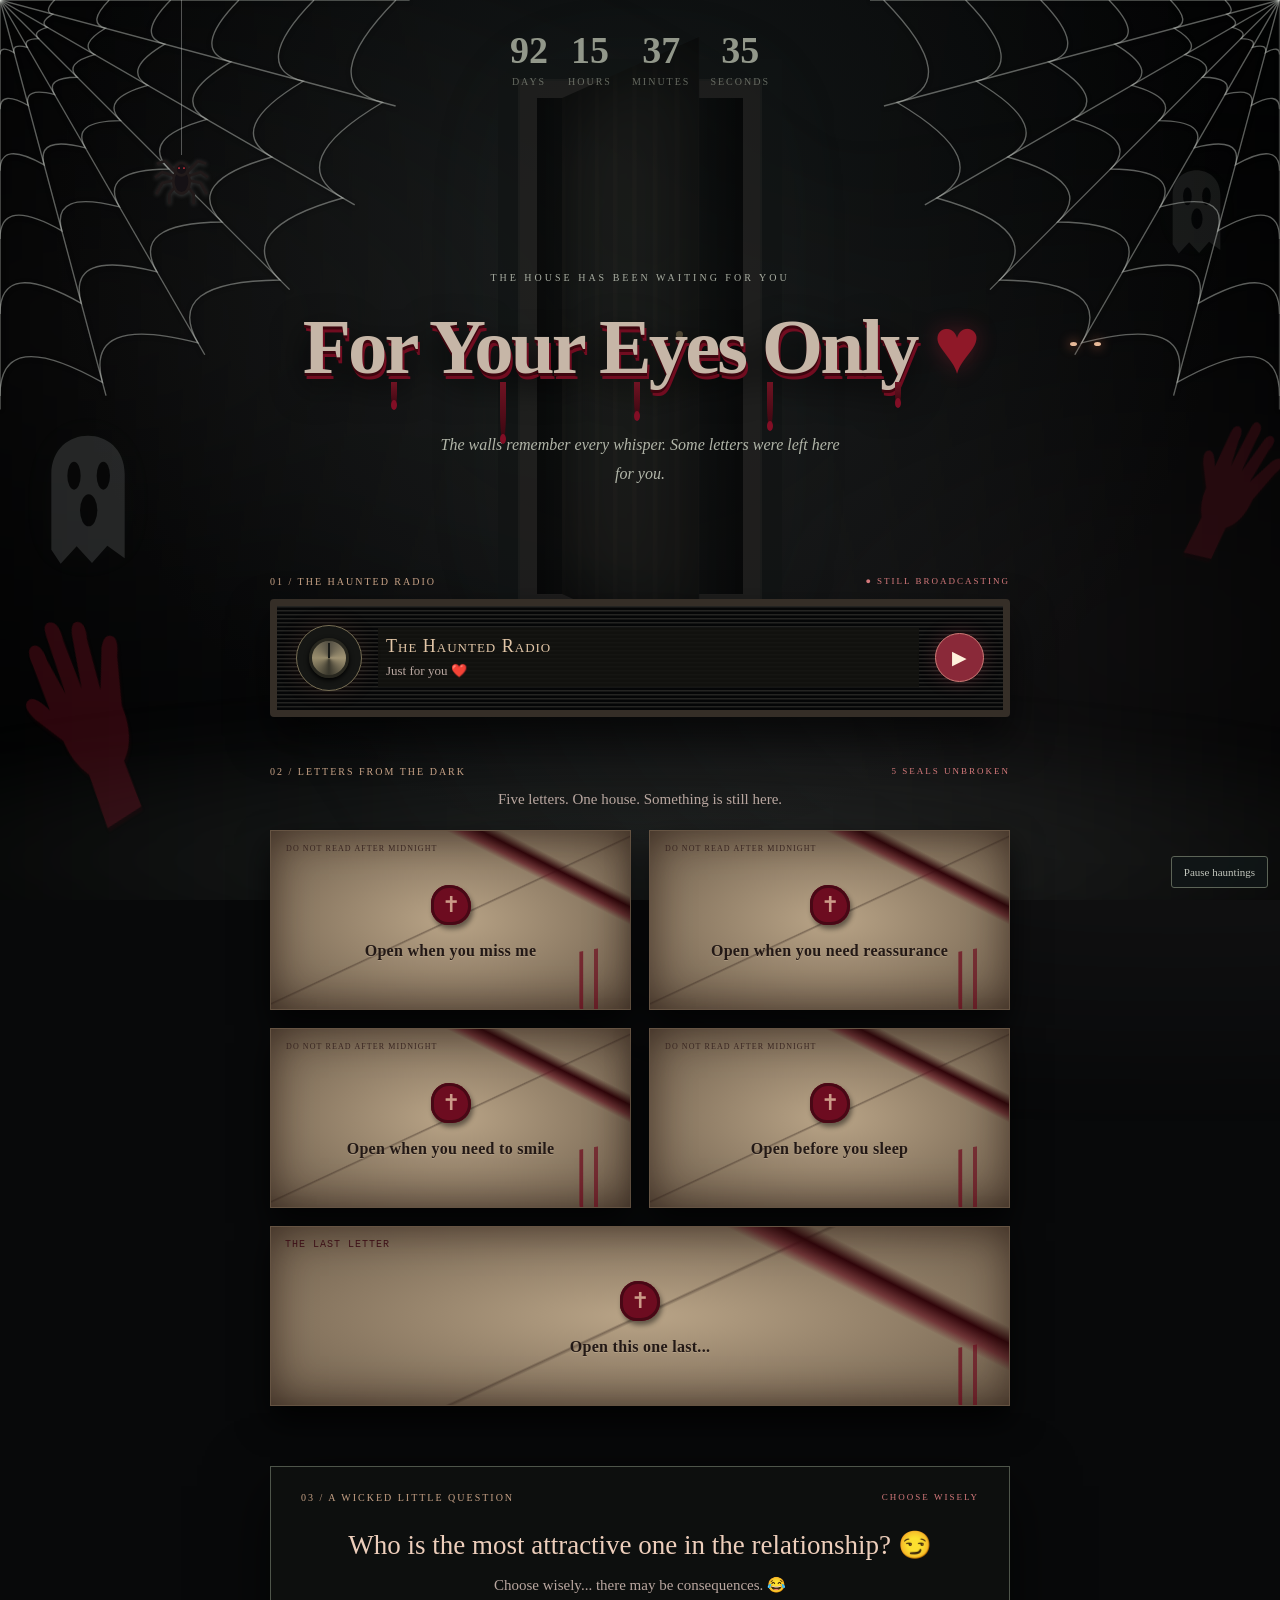
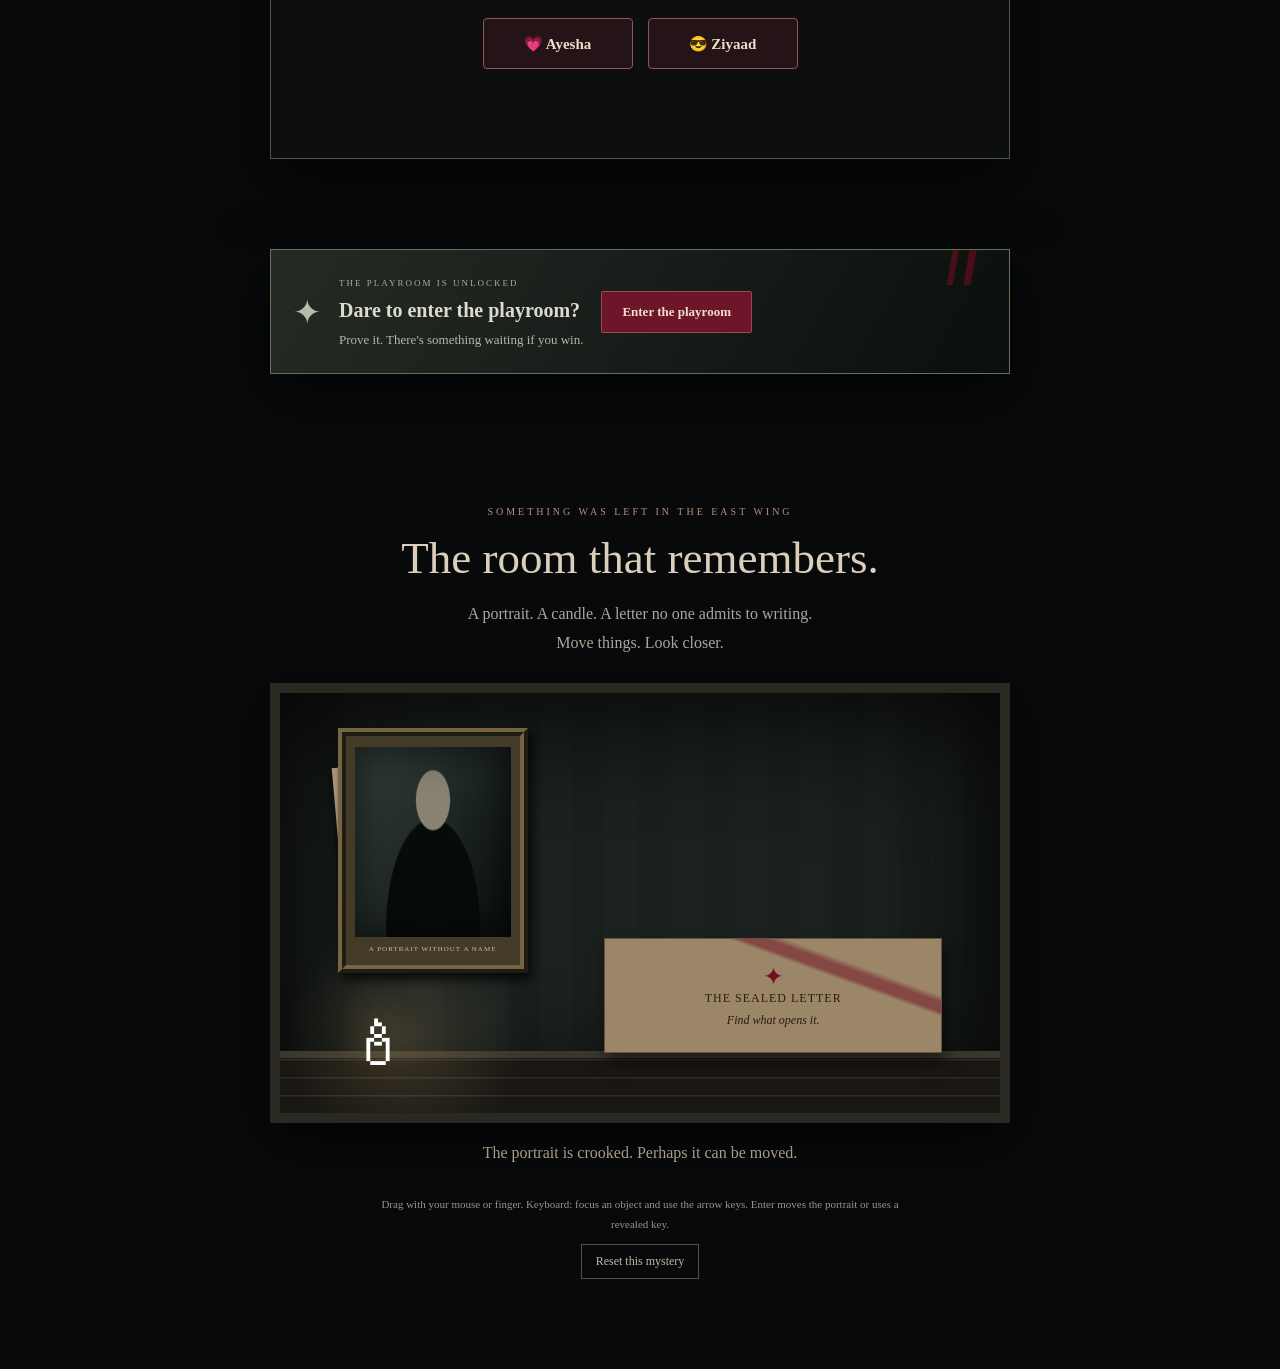
==== index.html @ be6fd1ee "Add files via upload" ====
<!DOCTYPE html>
<html lang="en">

<head>
<link rel="icon" href="data:image/svg+xml,%3Csvg xmlns='http://www.w3.org/2000/svg' viewBox='0 0 100 100'%3E%3Ctext y='.9em' font-size='90'%3E❤️%3C/text%3E%3C/svg%3E">
    <meta charset="UTF-8">

    <meta name="viewport" content="width=device-width, initial-scale=1.0">

    <title>For Your Eyez Only ❤️</title>

    

<link rel="stylesheet" href="style.css?v=haunted-house-3">
</head>

<body>
<div id="hauntedScenery" aria-hidden="true"><div class="house-door"><i></i></div><div class="cobweb web-left"><svg viewBox="0 0 300 300" fill="none" stroke="currentColor" stroke-width="1"><path d="M0 0 L300.0 0.0"/><path d="M0 0 L289.78 77.65"/><path d="M0 0 L259.81 150.0"/><path d="M0 0 L212.13 212.13"/><path d="M0 0 L150.0 259.81"/><path d="M0 0 L77.65 289.78"/><path d="M0 0 L0.0 300.0"/><path d="M40.0 0.0 Q31.6848 8.486999999999998 38.64 10.35 Q28.404799999999998 16.4 34.64 20.0 Q23.1896 23.1896 28.28 28.28 Q16.4 28.404799999999998 20.0 34.64 Q8.486999999999998 31.6848 10.35 38.64 Q0.0 32.8 0.0 40.0"/><path d="M80.0 0.0 Q63.361399999999996 16.9822 77.27 20.71 Q56.809599999999996 32.8 69.28 40.0 Q46.3874 46.3874 56.57 56.57 Q32.8 56.809599999999996 40.0 69.28 Q16.9822 63.361399999999996 20.71 77.27 Q0.0 65.6 0.0 80.0"/><path d="M125.0 0.0 Q99.00679999999998 26.527 120.74 32.35 Q88.765 51.25 108.25 62.5 Q72.4798 72.4798 88.39 88.39 Q51.25 88.765 62.5 108.25 Q26.527 99.00679999999998 32.35 120.74 Q0.0 102.5 0.0 125.0"/><path d="M175.0 0.0 Q138.6128 37.1378 169.04 45.29 Q124.271 71.75 151.55 87.5 Q101.46679999999999 101.46679999999999 123.74 123.74 Q71.75 124.271 87.5 151.55 Q37.1378 138.6128 45.29 169.04 Q0.0 143.5 0.0 175.0"/><path d="M230.0 0.0 Q182.1712 48.8146 222.16 59.53 Q163.33579999999998 94.3 199.19 115.0 Q133.3566 133.3566 162.63 162.63 Q94.3 163.33579999999998 115.0 199.19 Q48.8146 182.1712 59.53 222.16 Q0.0 188.6 0.0 230.0"/><path d="M290.0 0.0 Q229.6984 61.5492 280.12 75.06 Q205.94299999999998 118.89999999999999 251.15 145.0 Q168.14919999999998 168.14919999999998 205.06 205.06 Q118.89999999999999 205.94299999999998 145.0 251.15 Q61.5492 229.6984 75.06 280.12 Q0.0 237.79999999999998 0.0 290.0"/></svg></div><div class="cobweb web-right"><svg viewBox="0 0 300 300" fill="none" stroke="currentColor" stroke-width="1"><path d="M0 0 L300.0 0.0"/><path d="M0 0 L289.78 77.65"/><path d="M0 0 L259.81 150.0"/><path d="M0 0 L212.13 212.13"/><path d="M0 0 L150.0 259.81"/><path d="M0 0 L77.65 289.78"/><path d="M0 0 L0.0 300.0"/><path d="M40.0 0.0 Q31.6848 8.486999999999998 38.64 10.35 Q28.404799999999998 16.4 34.64 20.0 Q23.1896 23.1896 28.28 28.28 Q16.4 28.404799999999998 20.0 34.64 Q8.486999999999998 31.6848 10.35 38.64 Q0.0 32.8 0.0 40.0"/><path d="M80.0 0.0 Q63.361399999999996 16.9822 77.27 20.71 Q56.809599999999996 32.8 69.28 40.0 Q46.3874 46.3874 56.57 56.57 Q32.8 56.809599999999996 40.0 69.28 Q16.9822 63.361399999999996 20.71 77.27 Q0.0 65.6 0.0 80.0"/><path d="M125.0 0.0 Q99.00679999999998 26.527 120.74 32.35 Q88.765 51.25 108.25 62.5 Q72.4798 72.4798 88.39 88.39 Q51.25 88.765 62.5 108.25 Q26.527 99.00679999999998 32.35 120.74 Q0.0 102.5 0.0 125.0"/><path d="M175.0 0.0 Q138.6128 37.1378 169.04 45.29 Q124.271 71.75 151.55 87.5 Q101.46679999999999 101.46679999999999 123.74 123.74 Q71.75 124.271 87.5 151.55 Q37.1378 138.6128 45.29 169.04 Q0.0 143.5 0.0 175.0"/><path d="M230.0 0.0 Q182.1712 48.8146 222.16 59.53 Q163.33579999999998 94.3 199.19 115.0 Q133.3566 133.3566 162.63 162.63 Q94.3 163.33579999999998 115.0 199.19 Q48.8146 182.1712 59.53 222.16 Q0.0 188.6 0.0 230.0"/><path d="M290.0 0.0 Q229.6984 61.5492 280.12 75.06 Q205.94299999999998 118.89999999999999 251.15 145.0 Q168.14919999999998 168.14919999999998 205.06 205.06 Q118.89999999999999 205.94299999999998 145.0 251.15 Q61.5492 229.6984 75.06 280.12 Q0.0 237.79999999999998 0.0 290.0"/></svg></div><div class="hanging-spider"><svg viewBox="0 0 100 100" fill="none" stroke="#211a1a" stroke-width="5"><path d="M43 44L20 20L5 25M43 49L15 40L2 50M43 54L15 60L4 80M44 60L28 80L28 98M57 44L80 20L95 25M57 49L85 40L98 50M57 54L85 60L96 80M56 60L72 80L72 98"/><ellipse cx="50" cy="57" rx="15" ry="22" fill="#151115"/><circle cx="50" cy="35" r="11" fill="#151115"/><path stroke="#b62b36" stroke-width="3" d="M44 33h3m6 0h3"/></svg></div><div class="specter specter-one"><svg viewBox="0 0 150 220"><path fill="#d9e3df" d="M20 190V77C20 0 130 0 130 77V203L104 184L81 210L58 185L34 211Z"/><ellipse cx="54" cy="79" rx="10" ry="21" fill="#090b0d"/><ellipse cx="98" cy="79" rx="10" ry="21" fill="#090b0d"/><ellipse cx="76" cy="131" rx="13" ry="24" fill="#090b0d"/></svg></div><div class="specter specter-two"><svg viewBox="0 0 150 220"><path fill="#d9e3df" d="M20 190V77C20 0 130 0 130 77V203L104 184L81 210L58 185L34 211Z"/><ellipse cx="54" cy="79" rx="10" ry="21" fill="#090b0d"/><ellipse cx="98" cy="79" rx="10" ry="21" fill="#090b0d"/><ellipse cx="76" cy="131" rx="13" ry="24" fill="#090b0d"/></svg></div><div class="blood-hand hand-one"><svg viewBox="0 0 160 230" fill="#7d1120"><path d="M48 126L29 94Q20 75 30 72Q38 70 47 91L48 39Q47 20 56 20Q65 21 64 40L69 81L73 15Q74 0 83 4Q91 7 88 27L87 82L99 24Q103 10 111 15Q117 19 112 35L105 91L123 49Q132 35 139 43Q143 48 135 64L120 114Q120 152 100 170L99 222L57 230L60 170Q48 151 48 126Z"/></svg></div><div class="blood-hand hand-two"><svg viewBox="0 0 160 230" fill="#7d1120"><path d="M48 126L29 94Q20 75 30 72Q38 70 47 91L48 39Q47 20 56 20Q65 21 64 40L69 81L73 15Q74 0 83 4Q91 7 88 27L87 82L99 24Q103 10 111 15Q117 19 112 35L105 91L123 49Q132 35 139 43Q143 48 135 64L120 114Q120 152 100 170L99 222L57 230L60 170Q48 151 48 126Z"/></svg></div><div class="watching-eyes"><i></i><i></i></div><div class="floor-fog"></div></div><button id="atmosphereToggle" type="button" aria-pressed="false">Pause hauntings</button>
    <div class="hearts-container" aria-hidden="true"></div>
    <div class="scanlines" aria-hidden="true"></div>
    <div class="container">
        <div id="fireworks"></div>
        <div class="intro">
            <p class="small-text">THE HOUSE HAS BEEN WAITING FOR YOU</p>

            <h1 class="glitch" data-text="For Your Eyes Only">For Your Eyes Only <span>♥</span><span class="blood-drips" aria-hidden="true"><i></i><i></i><i></i><i></i><i></i></span></h1>

            <p>
                The walls remember every whisper.
                Some letters were left here for you.
            </p>
        </div>

        <div class="section-label">01 / THE HAUNTED RADIO <span>● STILL BROADCASTING</span></div>
        <div class="music-card">

            <div class="album-art">
                <span class="radio-dial" aria-hidden="true"></span>
            </div>

            <div class="song-info">
                <h2>The Haunted Radio</h2>
                <p>Just for you ❤️</p>
            </div>

            <button id="playButton">▶</button>
          <audio id="music" src="song.mp3"></audio>
        </div>


        <!-- ENVELOPES -->

        <div class="envelope-section">
            <div class="section-label">02 / LETTERS FROM THE DARK <span>5 SEALS UNBROKEN</span></div>

            <p class="envelope-intro">
                Five letters. One house. Something is still here.
            </p>

            <div class="envelopes">

                <button class="envelope">
                    <span class="letter-seal" aria-hidden="true">✝</span>
                    <strong>Open when you miss me</strong>
                </button>

                <button class="envelope">
                    <span class="letter-seal" aria-hidden="true">✝</span>
                    <strong>Open when you need reassurance</strong>
                </button>

                <button class="envelope">
                    <span class="letter-seal" aria-hidden="true">✝</span>
                    <strong>Open when you need to smile</strong>
                </button>

                <button class="envelope">
                    <span class="letter-seal" aria-hidden="true">✝</span>
                    <strong>Open before you sleep</strong>
                </button>

                <button class="envelope final">
                    <span class="letter-seal" aria-hidden="true">✝</span>
                    <strong>Open this one last...</strong>
                </button>

            </div>

        </div>


    </div>
    <div class="attraction-game">
        <div class="section-label">03 / A WICKED LITTLE QUESTION <span>CHOOSE WISELY</span></div>

        <h2>Who is the most attractive one in the relationship? 😏</h2>

        <p>Choose wisely... there may be consequences. 😂</p>

        <div class="attraction-buttons">

            <button id="ayeshaChoice" class="attraction-button">
                💗 Ayesha
            </button>

            <button id="ziyaadChoice" class="attraction-button">
                😎 Ziyaad
            </button>

        </div>

        <p id="attractionResult"></p>

    </div>



    <div id="messageOverlay" class="overlay">

        <div class="message-box">
            <div class="modal-label">THE SEAL IS BROKEN <span>♥</span></div>

            <button id="closeButton">×</button>

            <div id="messageIcon">💌</div>

            <h2 id="messageTitle"></h2>

            <p id="messageText"></p>

        </div>

    </div>
    <!-- SECRET MESSAGE -->



    <div id="secretOverlay" class="secret-overlay">

        <div class="secret-box">
            <div class="modal-label">THE LOCKED ROOM <span>KEEP OUT</span></div>

            <button id="secretClose">×</button>

            <div class="secret-lock">
                🔐
            </div>

            <h2>WOWWWWWWW LOOK ATTTT YOUUUUU FINDING STUFF()... 👀</h2>

            <p>
                I probably helped u find this.
            </p>


            <p class="secret-hint">
                You've made it this far...
            </p>

            <p id="secretClue" class="secret-clue">
                The key is the day our story began.
                No slashes. No spaces. Eight digits.
            </p>

            <p class="secret-hint">
                Enter the secret code.
            </p>


            <input type="password"
                   id="secretCode"
                   placeholder="Secret code..."
                   autocomplete="off">

            <button id="unlockButton">
                🔓 Unlock
            </button>

            <p id="secretError"></p>

            <div id="secretMessage" class="secret-message">

                <div class="secret-heart">❤️</div>

                <h2>For your eyes only.</h2>

                <p>
                    You found it. ❤️
                </p>

                <p>
                    I could've hidden something funny here, but
                    I chose to be your pain in the ass boyfriend, You a cheater.

                </p>

                <p>
                    But You're Pretty Amazing So I won't be an ass(This time...)
                </p>

                <p>
                    No matter what happens between us, no matter how much we fight or argue
                    I promise that I will never give up on us. It's you babe it always was it always will be
                    Please never doubt that my princess'
                </p>

                <p>
                    At the end of the day, you're still the only person
                    I want beside me. I will never cheat on you, I promise
                </p>

                <p>
                    You're my favourite person, Ayesha.
                    It's your world and I am just living in it.'
                    ❤️
                </p>

                <p class="secret-final">
                    I DON'T HATE YOU,
                    I DON'T THINK YOU'RE FAT
                    ILOVEYOUUUUSOOOOMUCHHHHH!!!!'
                    😌❤️
                </p>

            </div>

        </div>

    </div>

    <!-- MISSION 02: PROJECT AYESHA -->

    <div id="prankOverlay" class="prank-overlay">
        <div class="prank-terminal">

            <button id="prankClose" class="prank-close">×</button>

            <div class="prank-header">
                <span>●</span> THE FORGOTTEN ROOM
            </div>

            <div id="prankPuzzle">
                <p class="terminal-line">
                    Someone has opened the door.
                </p>

                <p class="terminal-line">
                    A letter was buried here.
                </p>

                <h2>THE DOOR IS LOCKED</h2>

                <p>
                    So you found the hidden room?
                    Cute. Let's see if you're actually smart.
                </p>

                <p class="prank-hint">
                    ANSWER THE HOUSE
                </p>

                <p id="prankQuestion"></p>

                <input id="prankInput"
                       type="text"
                       placeholder="Enter your answer..."
                       autocomplete="off">

                <button id="prankSubmit">
                    BREAK THE SEAL
                </button>

                <p id="prankError"></p>
            </div>

            <div id="prankResult" class="prank-result">
                <p class="terminal-line">
                    The lock has turned.
                </p>

                <p class="terminal-line">
                    The letter is yours.
                </p>

                <h1>CONGRATULATIONS, DINGUS. 🤡</h1>

                <p>
                    You really went through ALL that effort
                    just to find another message from me?
                </p>

                <p>
                    I knew you were obsessed, but DAMN. 😭
                </p>

                <p>
                    Imagine getting hacked by your own
                    boyfriend. Embarrassing.
                </p>

                <h2>THE HOUSE HAS PLAYED ITS TRICK</h2>

                <p class="prank-stats">
                    IQ TEST: FAILED ❌
                    <br>
                    CLOWN DETECTED: AYESHA 🤡
                    <br>
                    LOVE LEVEL: unfortunately, still 100% ❤️
                </p>
            </div>

        </div>
    </div>


    <script src="script.js?v=haunted-house-3"></script>

<!-- Anniversary countdown -->
<div id="anniversaryTimer" aria-label="Time until our anniversary"></div>

<style>
  #anniversaryTimer {
    position: relative;
    z-index: 10;
    display: flex;
    justify-content: center;
    gap: 20px;
    width: 100%;
    margin: 0;
    padding: 20px 10px;
    box-sizing: border-box;
    text-align: center;
    color: #ffb6d9;
  }

  #anniversaryTimer .countdown-box {
    padding: 0;
    background: none;
    border: none;
    box-shadow: none;
  }

  #anniversaryTimer strong {
    display: block;
    font-size: clamp(24px, 6vw, 38px);
    font-weight: 600;
    font-variant-numeric: tabular-nums;
  }

  #anniversaryTimer small {
    display: block;
    margin-top: 4px;
    font-size: 10px;
    letter-spacing: 2px;
    text-transform: uppercase;
    opacity: 0.65;
  }
</style>
<script>
  (() => {
    // Midnight in South Africa on our anniversary.
    const anniversary = new Date("2027-03-09T00:00:00+02:00").getTime();
    const timer = document.getElementById("anniversaryTimer");

    function updateAnniversaryCountdown() {
      const remaining = anniversary - Date.now();

      if (remaining <= 0) {
        timer.textContent = "Happy anniversary, my love! ❤️";
        return;
      }

      const days = Math.floor(remaining / 86400000);
      const hours = Math.floor((remaining / 3600000) % 24);
      const minutes = Math.floor((remaining / 60000) % 60);
      const seconds = Math.floor((remaining / 1000) % 60);

      timer.innerHTML = [
        [days, "Days"],
        [hours, "Hours"],
        [minutes, "Minutes"],
        [seconds, "Seconds"]
      ].map(([value, label]) => `
        <div class="countdown-box">
          <strong>${String(value).padStart(2, "0")}</strong>
          <small>${label}</small>
        </div>
      `).join("");
    }
document.body.prepend(timer);
    updateAnniversaryCountdown();
    setInterval(updateAnniversaryCountdown, 1000);
  })();
</script>
    <section id="loveMemory">


  

<!-- Memory game launcher -->
<section id="memoryInvite">
  <span class="mi-sparkle">✦</span>
  <div>
    <small>THE PLAYROOM IS UNLOCKED</small>
    <h2>Dare to enter the playroom?</h2>
    <p>Prove it. There's something waiting if you win.</p>
  </div>
  <button id="memoryLaunch" type="button">Enter the playroom</button>
</section>

<!-- Popup game -->
<dialog id="memoryModal" aria-labelledby="mmTitle">
  <div class="mm-content">
    <button id="mmClose" type="button" aria-label="Close game">✕</button>

    <span class="mm-eyebrow">SOMETHING WANTS TO PLAY</span>
    <h2 id="mmTitle">The haunted pairs</h2>
    <p class="mm-subtitle">Find all eight pairs to unlock your surprise.</p>

    <div class="mm-stats">
      <span><b id="mmMoves">0</b> moves</span>
      <span><b id="mmTime">0:00</b> time</span>
      <span><b id="mmPairs">0</b>/8 pairs</span>
    </div>

    <div id="mmBoard"></div>
    <p id="mmStatus" role="status">Your first move, princess.</p>
    <button id="mmRestart" class="mm-pill" type="button">
      Start again ↻
    </button>

    <div id="mmReward" hidden>
      <div class="mm-reward-heart">💌</div>
      <span class="mm-eyebrow">YOUR REWARD IS UNLOCKED</span>
      <h3>Okay, you earned this.</h3>
      <p>
        This voucher entitles Ayesha to one movie night:
        your movie choice, cuddles included, and me pretending
        I wasn't going to spoil you anyway.
      </p>
      <div class="mm-voucher">ONE MOVIE NIGHT WITH ME ♡</div>
      <p class="mm-fineprint">
        Screenshot to redeem. Unfortunately, I'm part of the deal.
      </p>
      <button id="mmAgain" class="mm-pill" type="button">
        Beat your score ↗
      </button>
    </div>

    <div id="mmConfetti" aria-hidden="true"></div>
  </div>
</dialog>

<style>
  #memoryInvite,
  #memoryInvite *,
  #memoryModal,
  #memoryModal * {
    box-sizing: border-box;
  }

  #memoryInvite {
    width: calc(100% - 32px);
    max-width: 620px;
    margin: 32px auto;
    padding: 22px;
    display: flex;
    align-items: center;
    gap: 18px;
    color: #fff0f7;
    text-align: left;
    border: 1px solid rgba(255, 174, 212, .22);
    border-radius: 22px;
    background: linear-gradient(120deg, #32192e, #1e1627);
  }

  #memoryInvite .mi-sparkle {
    color: #ffafd3;
    font-size: 34px;
  }

  #memoryInvite small,
  #memoryModal .mm-eyebrow {
    color: #df9cbb;
    font-size: 9px;
    letter-spacing: 2px;
  }

  #memoryInvite h2 {
    margin: 7px 0;
    font-size: 20px;
    line-height: 1.3;
  }

  #memoryInvite p {
    margin: 0;
    color: #c8b4c8;
    font-size: 13px;
    line-height: 1.6;
  }

  #memoryLaunch,
  #memoryModal .mm-pill {
    position: static;
    width: auto;
    margin: 0;
    padding: 12px 20px;
    flex-shrink: 0;
    border: 0;
    border-radius: 30px;
    background: #f5b6d2;
    color: #35192b;
    font: inherit;
    font-size: 13px;
    font-weight: bold;
    cursor: pointer;
    transform: none;
    transition: filter .2s;
  }

  #memoryLaunch:hover,
  #memoryModal .mm-pill:hover {
    filter: brightness(1.12);
  }

  #memoryModal {
    position: fixed;
    inset: 0;
    width: min(94vw, 490px);
    max-width: 490px;
    max-height: 90dvh;
    margin: auto;
    padding: 0;
    overflow-y: auto;
    color: #fff0f7;
    background: #1c1423;
    border: 1px solid #684156;
    border-radius: 26px;
    box-shadow: 0 25px 100px #0009;
  }

  #memoryModal[open] {
    animation: mmEnter .35s ease both;
  }

  #memoryModal::backdrop {
    background: rgba(8, 5, 15, .82);
    backdrop-filter: blur(8px);
  }

  #memoryModal .mm-content {
    position: relative;
    padding: 48px 24px 28px;
    overflow: hidden;
    text-align: center;
  }

  #mmClose {
    position: absolute;
    top: 12px;
    right: 14px;
    width: 32px;
    height: 32px;
    margin: 0;
    padding: 0;
    border: 0;
    border-radius: 50%;
    background: #ffffff0d;
    color: #eac7da;
    font-size: 16px;
    cursor: pointer;
    transform: none;
  }

  #mmTitle {
    margin: 12px 0 8px;
    font-size: 28px;
  }

  #memoryModal .mm-subtitle,
  #mmStatus {
    color: #bca7bf;
    font-size: 13px;
    line-height: 1.6;
  }

  #memoryModal .mm-stats {
    display: flex;
    justify-content: center;
    gap: 22px;
    margin: 24px 0 18px;
    color: #bca7bf;
    font-size: 12px;
  }

  #memoryModal .mm-stats b {
    color: #ffd0e5;
    font-variant-numeric: tabular-nums;
  }

  #mmBoard {
    display: grid;
    grid-template-columns: repeat(4, minmax(0, 1fr));
    gap: 9px;
  }

  #mmBoard .mm-card {
    position: relative;
    display: block;
    width: 100%;
    min-width: 0;
    aspect-ratio: 1;
    margin: 0;
    padding: 0;
    border: 0;
    background: transparent;
    cursor: pointer;
    perspective: 600px;
    transform: none;
    opacity: 1;
    animation: mmDeal .4s ease both;
    animation-delay: var(--delay);
    touch-action: manipulation;
  }

  #mmBoard .mm-inner {
    position: absolute;
    inset: 0;
    transition: transform .45s cubic-bezier(.2,.7,.2,1);
    transform-style: preserve-3d;
  }

  #mmBoard .mm-card.flipped .mm-inner {
    transform: rotateY(180deg);
  }

  #mmBoard .mm-face {
    position: absolute;
    inset: 0;
    display: grid;
    place-items: center;
    border: 1px solid #69455f;
    border-radius: 13px;
    backface-visibility: hidden;
    -webkit-backface-visibility: hidden;
  }

  #mmBoard .mm-front {
    background: linear-gradient(140deg, #39243d, #281d30);
    color: #cf93b3;
    font-size: 30px;
  }

  #mmBoard .mm-back {
    background: #543047;
    transform: rotateY(180deg);
    font-size: clamp(24px, 6vw, 34px);
  }

  #mmBoard .matched .mm-back {
    background: #24483e;
    border-color: #83bba3;
    box-shadow: 0 0 14px #83bba322;
  }

  #memoryModal button:focus-visible,
  #memoryLaunch:focus-visible {
    outline: 2px solid #fff;
    outline-offset: 4px;
  }

  #mmReward {
    position: relative;
    z-index: 2;
    margin-top: 24px;
    padding: 25px 18px;
    border: 1px dashed #d99ab9;
    border-radius: 18px;
    background: #302033;
    animation: mmEnter .5s ease both;
  }

  #mmReward[hidden] {
    display: none;
  }

  #memoryModal .mm-reward-heart {
    margin-bottom: 15px;
    font-size: 44px;
    animation: mmFloat 2s ease-in-out infinite;
  }

  #mmReward h3 {
    margin: 12px 0;
    font-size: 23px;
  }

  #mmReward p {
    color: #dbc3d4;
    font-size: 14px;
    line-height: 1.8;
  }

  #memoryModal .mm-voucher {
    margin: 20px 0 10px;
    color: #ffd0e5;
    font-size: 12px;
    letter-spacing: 2px;
    line-height: 1.7;
  }

  #mmReward .mm-fineprint {
    font-size: 11px;
    color: #bca7bf;
  }

  #mmConfetti {
    position: absolute;
    inset: 0;
    pointer-events: none;
    overflow: hidden;
    z-index: 3;
  }

  #mmConfetti i {
    position: absolute;
    top: -20px;
    width: 7px;
    height: 12px;
    animation: mmFall 2.7s ease-in forwards;
  }

  @keyframes mmEnter {
    from { opacity: 0; transform: translateY(20px) scale(.97); }
    to { opacity: 1; transform: translateY(0) scale(1); }
  }

  @keyframes mmDeal {
    from { opacity: 0; translate: 0 15px; }
    to { opacity: 1; translate: 0 0; }
  }

  @keyframes mmFloat {
    50% { transform: translateY(-7px) rotate(-5deg); }
  }

  @keyframes mmFall {
    to { transform: translateY(950px) rotate(650deg); opacity: 0; }
  }

  @media (max-width: 500px) {
    #memoryInvite {
      flex-wrap: wrap;
      gap: 12px;
      padding: 20px;
    }

    #memoryInvite > div {
      flex: 1;
    }

    #memoryLaunch {
      width: 100%;
    }

    #memoryModal .mm-content {
      padding: 46px 16px 24px;
    }
  }

  @media (prefers-reduced-motion: reduce) {
    #memoryModal,
    #memoryModal *,
    #memoryModal *::before {
      animation: none !important;
      transition: none !important;
    }
  }
</style>

<script>
(() => {
  const modal = document.getElementById("memoryModal");
  const board = document.getElementById("mmBoard");
  const movesText = document.getElementById("mmMoves");
  const timeText = document.getElementById("mmTime");
  const pairsText = document.getElementById("mmPairs");
  const status = document.getElementById("mmStatus");
  const reward = document.getElementById("mmReward");
  const confetti = document.getElementById("mmConfetti");

  const symbols = ["❤️", "🌸", "🧸", "👑", "💌", "🌙", "🦋", "💍"];
  let first = null;
  let locked = false;
  let moves = 0;
  let pairs = 0;
  let elapsed = 0;
  let runningSince = null;
  let clock = null;
  let flipTimeout = null;
  let confettiTimeout = null;
  let oldOverflow = "";

  function showTime() {
    const ms = elapsed +
      (runningSince === null ? 0 : Date.now() - runningSince);
    const seconds = Math.floor(ms / 1000);

    timeText.textContent = Math.floor(seconds / 60) + ":" +
      String(seconds % 60).padStart(2, "0");
  }

  function resumeClock() {
    if (runningSince !== null || pairs === 8) return;
    runningSince = Date.now();
    clock = setInterval(showTime, 250);
  }

  function pauseClock() {
    if (runningSince !== null) {
      elapsed += Date.now() - runningSince;
      runningSince = null;
    }
    clearInterval(clock);
    showTime();
  }

  function celebrate() {
    clearTimeout(confettiTimeout);
    confetti.replaceChildren();

    if (matchMedia("(prefers-reduced-motion: reduce)").matches) return;

    const colours = ["#f5b6d2", "#fff0f7", "#d2b5ff", "#99d9bc"];

    for (let i = 0; i < 55; i++) {
      const piece = document.createElement("i");
      piece.style.left = Math.random() * 100 + "%";
      piece.style.background = colours[i % colours.length];
      piece.style.animationDelay = Math.random() * .7 + "s";
      confetti.appendChild(piece);
    }

    confettiTimeout = setTimeout(() => confetti.replaceChildren(), 3500);
  }

  function flip(card, visible) {
    card.classList.toggle("flipped", visible);
    card.setAttribute("aria-label",
      visible ? card.dataset.symbol : "Hidden card");
  }

  function choose(card) {
    if (locked || card.disabled || card === first) return;

    resumeClock();
    flip(card, true);

    if (!first) {
      first = card;
      status.textContent = "Now find its other half ♡";
      return;
    }

    movesText.textContent = ++moves;
    const previous = first;
    first = null;

    if (previous.dataset.symbol === card.dataset.symbol) {
      [previous, card].forEach(item => {
        item.classList.add("matched");
        item.disabled = true;
      });

      pairsText.textContent = ++pairs;
      status.textContent = "A match. Just like us 😉";

      if (pairs === 8) {
        pauseClock();
        status.textContent =
          `You did it! ${moves} moves in ${timeText.textContent}.`;
        reward.hidden = false;
        celebrate();
        reward.scrollIntoView({
          behavior: matchMedia("(prefers-reduced-motion: reduce)").matches
            ? "instant" : "smooth",
          block: "nearest"
        });
      }
    } else {
      locked = true;
      status.textContent = "Not quite. I'll give you another chance.";

      flipTimeout = setTimeout(() => {
        flip(previous, false);
        flip(card, false);
        locked = false;
      }, 950);
    }
  }

  function resetGame() {
    pauseClock();
    clearTimeout(flipTimeout);
    clearTimeout(confettiTimeout);
    first = null;
    locked = false;
    moves = 0;
    pairs = 0;
    elapsed = 0;
    runningSince = null;

    movesText.textContent = "0";
    pairsText.textContent = "0";
    timeText.textContent = "0:00";
    status.textContent = "Your first move, princess.";
    reward.hidden = true;
    confetti.replaceChildren();
    board.replaceChildren();

    const deck = [...symbols, ...symbols];

    for (let i = deck.length - 1; i > 0; i--) {
      const j = Math.floor(Math.random() * (i + 1));
      [deck[i], deck[j]] = [deck[j], deck[i]];
    }

    deck.forEach((symbol, index) => {
      const card = document.createElement("button");
      card.type = "button";
      card.className = "mm-card";
      card.dataset.symbol = symbol;
      card.style.setProperty("--delay", index * 25 + "ms");
      card.setAttribute("aria-label", "Hidden card");

      const inner = document.createElement("span");
      inner.className = "mm-inner";
      inner.setAttribute("aria-hidden", "true");

      const front = document.createElement("span");
      front.className = "mm-face mm-front";
      front.textContent = "♡";

      const back = document.createElement("span");
      back.className = "mm-face mm-back";
      back.textContent = symbol;

      inner.append(front, back);
      card.append(inner);
      card.addEventListener("click", () => choose(card));
      board.appendChild(card);
    });

    modal.scrollTop = 0;
  }

  document.getElementById("memoryLaunch").addEventListener("click", () => {
    oldOverflow = document.body.style.overflow;
    modal.showModal();
    document.body.style.overflow = "hidden";

    if (moves > 0 || first) resumeClock();
  });

  document.getElementById("mmClose").addEventListener("click", () => {
    modal.close();
  });

  modal.addEventListener("close", () => {
    pauseClock();
    document.body.style.overflow = oldOverflow;
    document.getElementById("memoryLaunch").focus();
  });

  document.getElementById("mmRestart").addEventListener("click", resetGame);
  document.getElementById("mmAgain").addEventListener("click", resetGame);

  resetGame();
})();

</script>
</section>
<link rel="stylesheet" href="style.css?v=haunted-house-3">

<section id="houseMystery" aria-labelledby="houseMysteryTitle">
 <p class="hm-eyebrow">SOMETHING WAS LEFT IN THE EAST WING</p>
 <h2 id="houseMysteryTitle">The room that remembers.</h2>
 <p class="hm-intro">A portrait. A candle. A letter no one admits to writing.<br>Move things. Look closer.</p>
 <div id="hmScene">
  <div id="hmShadow" aria-hidden="true">◉ ◉</div>
  <p id="hmNote">Some things only appear in the light.<br><small>Search the right side of the room.</small></p>
  <button id="hmPortrait" class="hm-movable" aria-label="Move the portrait aside" type="button"><span class="hm-portrait-art" aria-hidden="true"></span><small>A PORTRAIT WITHOUT A NAME</small></button>
  <button id="hmKey" type="button" aria-label="Pick up the hidden key" hidden>⚿</button>
  <button id="hmCandle" class="hm-movable" type="button" aria-label="Move the candle to search the room"><span aria-hidden="true">🕯</span></button>
  <button id="hmEnvelope" type="button"><span aria-hidden="true">✦</span><strong>THE SEALED LETTER</strong><small>Find what opens it.</small></button>
  <div id="hmLight" aria-hidden="true"></div>
 </div>
 <p id="hmHint" role="status">The portrait is crooked. Perhaps it can be moved.</p>
 <p class="hm-help">Drag with your mouse or finger. Keyboard: focus an object and use the arrow keys. Enter moves the portrait or uses a revealed key.</p>
 <button id="hmReset" type="button">Reset this mystery</button>
</section>
<dialog id="hmDialog" aria-labelledby="hmDialogTitle">
 <button id="hmClose" type="button" aria-label="Close letter">×</button>
 <p class="hm-eyebrow">THE LETTER WAS WAITING FOR YOU</p>
 <h2 id="hmDialogTitle">Read what was left behind.</h2>
 <p id="hmStory"></p><p id="hmRiddle"></p>
 <form id="hmForm"><label for="hmAnswer">Your answer</label><input id="hmAnswer" autocomplete="off" required><button type="submit">Break the next seal</button></form>
 <div id="hmPuzzle" hidden><p>Restore the portrait. Select two pieces to swap them.</p><div id="hmTiles" role="group" aria-label="Portrait puzzle"></div><button id="hmPuzzleHint" type="button">Read the markings on the back</button><p id="hmTileHint" hidden>The small numbers mark the order: 1–6, left to right, top to bottom.</p></div>
 <div id="hmReward" hidden><p class="hm-eyebrow">THE HOUSE HAS ACCEPTED YOUR ANSWERS</p><h3>YOU HAVE UNLOCKED<br>A YES DAY.</h3><p>For one whole day, I can’t say no to anything you ask.</p><p>I’m already regretting putting this on the website.</p><p>Don’t get carried away, dingus. Our boundaries and budget still count.</p><small>Screenshot this. We’ll pick the day together.</small></div>
 <p id="hmFeedback" role="status"></p>
</dialog>
<link rel="stylesheet" href="mystery.css?v=yesday1">
<script src="mystery.js?v=yesday1"></script>

</body>

</html>
---- style.css ----
@import url('https://fonts.googleapis.com/css2?family=DM+Sans:wght@400;500;600;700&family=Space+Mono:wght@400;700&display=swap');
:root{--bg:#050b0b;--panel:#0d1717;--panel2:#101d1d;--green:#8af5b1;--mint:#47c88b;--pink:#ff77b4;--text:#eef7f3;--muted:#a6bcb5;--line:rgba(138,245,177,.23);--mono:'Space Mono',Consolas,monospace;--sans:'DM Sans',Arial,sans-serif}
*{box-sizing:border-box}html{scroll-behavior:smooth}body{margin:0;min-height:100vh;overflow-x:hidden;color:var(--text);font-family:var(--sans);text-align:center;background:radial-gradient(ellipse at 50% -10%,rgba(41,120,84,.22),transparent 48%),radial-gradient(ellipse at 85% 70%,rgba(141,30,88,.12),transparent 42%),var(--bg)}body:before{content:'';position:fixed;inset:0;pointer-events:none;background-image:linear-gradient(rgba(118,236,164,.025) 1px,transparent 1px),linear-gradient(90deg,rgba(118,236,164,.025) 1px,transparent 1px);background-size:45px 45px;z-index:0}.scanlines{position:fixed;inset:0;pointer-events:none;z-index:12;opacity:.17;background:repeating-linear-gradient(to bottom,transparent 0px,transparent 4px,rgba(0,0,0,.38) 5px,transparent 6px)}.container,.attraction-game{position:relative;z-index:1}.container{width:min(100%,790px);padding:75px 25px 10px;margin:auto}.intro{position:relative;padding:25px 0 30px}.small-text{font:11px var(--mono);color:var(--green);letter-spacing:2px;text-transform:uppercase}.intro h1{font-size:clamp(35px,7vw,65px);line-height:1.12;letter-spacing:-2px;margin:23px auto 16px;font-weight:700;text-shadow:0 0 38px rgba(94,229,154,.15)}.intro h1 span{color:var(--pink);text-shadow:0 0 22px rgba(255,119,180,.5)}.intro>p:not(.small-text){font-size:16px;line-height:1.8;color:var(--muted);max-width:420px;margin:0 auto}.glitch{position:relative}.glitch:hover{text-shadow:2px 0 var(--pink),-2px 0 var(--green);animation:glitch .24s steps(2,end) 3}@keyframes glitch{0%,100%{transform:translateX(0)}25%{transform:translateX(2px)}50%{transform:translateX(-2px)}75%{transform:translateX(1px)}}.section-label,.modal-label{display:flex;justify-content:space-between;align-items:center;gap:10px;font:10px var(--mono);letter-spacing:1.5px;color:var(--green);text-align:left;margin:22px 0 12px}.section-label span,.modal-label span{color:var(--pink);font-size:9px}.music-card,.envelope,.attraction-game,.message-box,.secret-box{background:linear-gradient(145deg,rgba(18,35,32,.97),rgba(8,18,18,.98));border:1px solid var(--line);box-shadow:0 16px 65px rgba(0,0,0,.27),inset 0 1px rgba(255,255,255,.025)}.music-card{display:flex;align-items:center;gap:16px;padding:19px;border-radius:16px;text-align:left}.album-art{width:66px;height:66px;flex-shrink:0;display:grid;place-items:center;font-size:29px;border:1px solid rgba(255,119,180,.45);border-radius:12px;background:linear-gradient(135deg,rgba(255,119,180,.19),rgba(98,227,152,.09));box-shadow:0 0 27px rgba(255,119,180,.08);cursor:pointer;position:relative;z-index:1}.album-art.playing{animation:musicPulse 1.5s ease-in-out infinite}@keyframes musicPulse{50%{box-shadow:0 0 28px rgba(255,119,180,.4);transform:scale(1.05)}}.song-info{flex:1;min-width:0}.song-info h2{margin:0 0 6px;font-size:19px}.song-info p{margin:0;font-size:13px;color:var(--muted)}#playButton{height:49px;width:49px;flex-shrink:0;border:0;border-radius:11px;background:var(--green);color:#07120e;font-size:19px;cursor:pointer;box-shadow:0 0 20px rgba(138,245,177,.2);transition:.2s}#playButton:hover{transform:scale(1.06);box-shadow:0 0 27px rgba(138,245,177,.35)}.envelope-section{margin-top:49px}.envelope-intro{color:var(--muted);font-size:15px;margin:14px 0 22px}.envelopes{display:grid;grid-template-columns:repeat(2,minmax(0,1fr));gap:14px}.envelope{position:relative;min-height:150px;padding:25px 15px 22px;border-radius:14px;display:flex;flex-direction:column;align-items:center;justify-content:center;gap:14px;cursor:pointer;color:var(--text);transition:transform .25s,border-color .25s,box-shadow .25s;overflow:hidden}.envelope:before{content:'FILE / ENCRYPTED';position:absolute;top:12px;left:13px;color:rgba(138,245,177,.57);font:8px var(--mono);letter-spacing:1px}.envelope:after{content:'↗';position:absolute;top:9px;right:13px;color:var(--green);font:17px var(--mono)}.envelope span{font-size:35px;transition:transform .25s}.envelope strong{font-size:14px;font-weight:600;line-height:1.5}.envelope:hover,.envelope:focus-visible{transform:translateY(-5px);border-color:rgba(138,245,177,.67);box-shadow:0 14px 35px rgba(31,149,96,.14)}.envelope:hover span{transform:scale(1.12)}.envelope.opened{transform:scale(1.025);border-color:var(--green);box-shadow:0 0 28px rgba(138,245,177,.18)}.envelope.final{grid-column:1/-1;min-height:150px;border-color:rgba(255,119,180,.5);background:linear-gradient(135deg,rgba(88,29,62,.5),rgba(17,29,29,.98))}.envelope.final:before{content:'FILE / FOR AYESHA';color:var(--pink)}.envelope.final:after{color:var(--pink)}.envelope.final:hover{border-color:var(--pink);box-shadow:0 15px 40px rgba(255,119,180,.14)}.attraction-game{width:min(calc(100% - 40px),740px);margin:50px auto 90px;padding:25px 30px 40px;border-radius:17px}.attraction-game .section-label{margin:0 0 24px}.attraction-game h2{font-size:clamp(21px,4vw,27px);line-height:1.4;margin:0 0 12px;cursor:pointer}.attraction-game>p{color:var(--muted);font-size:15px;margin:0 0 24px}.attraction-buttons{display:flex;justify-content:center;align-items:center;gap:15px;flex-wrap:wrap}.attraction-button{min-width:150px;min-height:51px;padding:12px 19px;border:1px solid rgba(255,119,180,.48);border-radius:10px;background:rgba(255,119,180,.1);color:var(--text);font:700 15px var(--sans);cursor:pointer;transition:transform .2s,background .2s,box-shadow .2s}.attraction-button:hover{transform:translateY(-3px);background:rgba(255,119,180,.2);box-shadow:0 0 20px rgba(255,119,180,.17)}#ziyaadChoice{border-color:rgba(138,245,177,.5);background:rgba(138,245,177,.1)}#attractionResult{min-height:24px;margin:25px 0 0;color:var(--pink);font-weight:700;font-size:16px}.hearts-container{position:fixed;inset:0;overflow:hidden;pointer-events:none;z-index:0}.heart{position:absolute;bottom:-30px;color:var(--green);font-family:var(--mono);font-weight:700;opacity:0;text-shadow:0 0 12px rgba(138,245,177,.65);animation:floatHeart 7s linear forwards}@keyframes floatHeart{0%{transform:translateY(0);opacity:0}15%{opacity:.55}80%{opacity:.35}100%{transform:translateY(-110vh);opacity:0}}#fireworks{position:fixed;inset:0;overflow:hidden;pointer-events:none;z-index:9999}.firework{position:absolute;width:5px;height:5px;border-radius:50%;background:var(--pink);box-shadow:0 0 8px var(--pink),0 0 18px var(--pink);animation:fireworkBurst 1.2s ease-out forwards}@keyframes fireworkBurst{0%{transform:translate(0,0) scale(1);opacity:1}100%{transform:translate(calc((var(--x) - 50) * 4px),calc((var(--y) - 50) * 4px)) scale(.2);opacity:0}}.overlay,.secret-overlay{position:fixed;inset:0;display:none;align-items:center;justify-content:center;padding:16px;background:rgba(1,7,7,.88);backdrop-filter:blur(12px);overflow-y:auto}.overlay{z-index:100}.secret-overlay{z-index:20000}.overlay.active,.secret-overlay.active{display:flex}.message-box,.secret-box{position:relative;width:100%;max-width:540px;max-height:88dvh;overflow-y:auto;overscroll-behavior:contain;margin:auto;padding:30px 28px;border-radius:17px;text-align:center;border-color:rgba(138,245,177,.38);animation:modalIn .3s ease}.secret-box{max-width:510px;border-color:rgba(255,119,180,.4)}@keyframes modalIn{from{opacity:0;transform:translateY(18px) scale(.97)}to{opacity:1;transform:translateY(0) scale(1)}}.modal-label{margin:0 0 25px;padding:0 30px 13px 0;border-bottom:1px solid var(--line)}#closeButton,#secretClose{position:absolute;top:12px;right:16px;border:0;background:transparent;color:var(--muted);font-size:29px;cursor:pointer;line-height:1.2}#closeButton:hover,#secretClose:hover{color:var(--pink)}#messageIcon{font-size:46px;margin-bottom:10px}#messageTitle{font-size:clamp(22px,5vw,29px);margin:8px 0 16px}#messageText{color:#d3e1db;font-size:15px;line-height:1.85;white-space:pre-line;overflow-wrap:anywhere;margin:0}.secret-lock{font-size:48px;margin:8px 0 16px}.secret-box h2{font-size:clamp(20px,4vw,25px);line-height:1.4;margin:8px 0 12px}.secret-box p{font-size:15px;line-height:1.75;color:var(--muted)}.secret-hint{font:12px var(--mono)!important;color:var(--green)!important;letter-spacing:.5px;margin-top:19px}.secret-clue{display:none;margin:15px 0;padding:15px;border:1px dashed rgba(138,245,177,.4);border-radius:10px;background:rgba(138,245,177,.05);color:var(--green)!important;white-space:pre-line}.secret-clue.active{display:block;animation:modalIn .3s ease}#secretCode{width:100%;padding:15px;border:1px solid var(--line);border-radius:9px;background:#071111;color:var(--green);font:16px var(--mono);text-align:center;outline:none}#secretCode:focus{border-color:var(--green);box-shadow:0 0 0 3px rgba(138,245,177,.08)}#secretCode::placeholder{color:#718a80}#unlockButton{width:100%;margin-top:13px;padding:15px;border:0;border-radius:9px;background:var(--green);color:#06120c;font:700 14px var(--mono);cursor:pointer}#unlockButton:hover{filter:brightness(1.12)}#secretError{min-height:20px;margin:12px 0;color:var(--pink)!important;font-size:13px!important}.secret-message{display:none;margin-top:20px;padding-top:20px;border-top:1px solid rgba(255,119,180,.25);animation:modalIn .4s ease}.secret-message.active{display:block}.secret-heart{font-size:44px;animation:heartbeat 1.6s ease-in-out infinite}@keyframes heartbeat{50%{transform:scale(1.15)}}.secret-message h2{color:var(--pink)}.secret-message p{font-size:15px;color:#e4d9e1}.secret-final{color:var(--pink)!important;font-weight:700}.album-art,.intro h1,.attraction-game h2{-webkit-tap-highlight-color:transparent}.intro h1,.attraction-game h2{cursor:pointer}button:focus-visible,input:focus-visible{outline:2px solid var(--pink);outline-offset:3px}::-webkit-scrollbar{width:8px}::-webkit-scrollbar-track{background:#071111}::-webkit-scrollbar-thumb{background:#315d4b;border-radius:9px}@media(max-width:600px){.container{padding:45px 16px 10px}.intro{padding:10px 0 25px}.intro h1{letter-spacing:-1.5px}.small-text{font-size:9px;letter-spacing:1px}.section-label{font-size:9px;letter-spacing:.6px}.section-label span{font-size:8px}.music-card{padding:13px;gap:11px}.album-art{width:51px;height:51px;font-size:24px}.song-info h2{font-size:16px}.song-info p{font-size:12px}#playButton{width:42px;height:42px}.envelope-section{margin-top:35px}.envelopes{grid-template-columns:1fr;gap:11px}.envelope,.envelope.final{grid-column:auto;min-height:112px;padding:27px 12px 17px;gap:6px}.envelope span{font-size:28px}.envelope strong{font-size:13px}.attraction-game{width:calc(100% - 32px);margin:35px auto 60px;padding:20px 16px 30px}.attraction-game h2{font-size:21px}.attraction-game>p{font-size:14px}.attraction-buttons{gap:10px}.attraction-button{min-width:125px;padding:12px;font-size:14px}.message-box,.secret-box{padding:25px 17px;max-height:88dvh}.modal-label{font-size:9px}.secret-box p,#messageText{font-size:14px;line-height:1.7}}@media(prefers-reduced-motion:reduce){.heart,.firework,.album-art.playing,.secret-heart{animation:none!important}.glitch:hover{animation:none!important}}

/* FLOATING GREEN BINARY NUMBERS */

.hearts-container {
    position: fixed;
    inset: 0;
    overflow: hidden;
    pointer-events: none;
    z-index: 1;
}

.binary-digit {
    position: absolute;
    bottom: -50px;
    color: #00ff88;
    font-family: Consolas, monospace;
    font-weight: bold;
    text-shadow: 0 0 8px #00ff88, 0 0 18px rgba(0, 255, 136, 0.6);
    opacity: 0;
    animation: binaryFloat linear forwards;
}

@keyframes binaryFloat {
    0% {
        transform: translateY(0);
        opacity: 0;
    }

    15% {
        opacity: 0.85;
    }

    85% {
        opacity: 0.85;
    }

    100% {
        transform: translateY(-115vh);
        opacity: 0;
    }
}

/* Keep website content above the numbers */

.container,
.attraction-game {
    position: relative;
    z-index: 2;
}

/* =====================================
   CLASSIFIED FINAL LOVE LETTER
   ===================================== */

.envelope.final {
    position: relative;
    overflow: hidden;
    background: linear-gradient( 135deg, #170914, #260b20, #0a1013 );
    border: 1px solid #ff4f9a;
    border-radius: 18px;
    box-shadow: 0 0 20px rgba(255, 79, 154, 0.2);
    transition: all 0.35s ease;
}

    /* Classified label */
    .envelope.final::before {
        content: "ENCRYPTED_MESSAGE_05";
        position: absolute;
        top: 12px;
        left: 14px;
        font-family: Consolas, monospace;
        font-size: 10px;
        letter-spacing: 1px;
        color: #ff7db4;
    }

    /* Decrypt label */
    .envelope.final::after {
        content: "[ CLICK TO DECRYPT ]";
        position: absolute;
        bottom: 12px;
        font-family: Consolas, monospace;
        font-size: 10px;
        letter-spacing: 2px;
        color: #00ff88;
    }

    /* Heart icon */
    .envelope.final span {
        font-size: 42px;
        filter: drop-shadow(0 0 10px #ff4f9a);
        transition: all 0.4s ease;
    }

    /* Text */
    .envelope.final strong {
        color: #ffc0df;
        font-family: Consolas, monospace;
        font-size: 15px;
        letter-spacing: 1px;
        margin-bottom: 12px;
    }

    /* Hover animation */
    .envelope.final:hover {
        transform: translateY(-7px) scale(1.02);
        border-color: #ff89c1;
        box-shadow: 0 0 20px rgba(255, 79, 154, 0.5), 0 0 45px rgba(255, 79, 154, 0.2);
    }

        .envelope.final:hover span {
            transform: scale(1.2) rotate(-10deg);
            filter: drop-shadow(0 0 20px #ff4f9a);
        }

/* =====================================
   CYBER MUSIC LOGO
   ===================================== */

.album-art {
    position: relative;
    cursor: pointer;
    overflow: hidden;
    background: linear-gradient( 135deg, #062c22, #0b181b );
    border: 1px solid #00ff88;
    border-radius: 15px;
    box-shadow: 0 0 12px rgba(0, 255, 136, 0.3), inset 0 0 12px rgba(0, 255, 136, 0.1);
    transition: all 0.35s ease;
}

    /* Hover effect */
    .album-art:hover {
        transform: translateY(-5px) rotate(-6deg) scale(1.12);
        border-color: #80ffbf;
        box-shadow: 0 0 20px rgba(0, 255, 136, 0.7), 0 0 40px rgba(0, 255, 136, 0.3);
    }

/* Music logo glow */
.album-art {
    color: #00ff88;
    text-shadow: 0 0 15px #00ff88;
}

    /* Pulse while music plays */
    .album-art.playing {
        animation: cyberMusicPulse 1.3s ease-in-out infinite;
    }

@keyframes cyberMusicPulse {
    0%, 100% {
        box-shadow: 0 0 10px rgba(0,255,136,0.3);
    }

    50% {
        box-shadow: 0 0 25px rgba(0,255,136,0.8), 0 0 45px rgba(0,255,136,0.3);
    }
}

/* =====================================
   PROJECT AYESHA — SECRET TERMINAL
   ===================================== */

.prank-overlay {
    position: fixed;
    inset: 0;
    display: none;
    justify-content: center;
    align-items: center;
    background: rgba(0, 0, 0, 0.94);
    backdrop-filter: blur(12px);
    z-index: 30000;
    padding: 15px;
}

    .prank-overlay.active {
        display: flex;
    }

.prank-terminal {
    position: relative;
    width: 100%;
    max-width: 550px;
    max-height: 90vh;
    overflow-y: auto;
    padding: 30px 25px;
    background: #050e0a;
    border: 1px solid #00ff88;
    border-radius: 14px;
    box-shadow: 0 0 25px rgba(0, 255, 136, 0.25), inset 0 0 30px rgba(0, 255, 136, 0.03);
    font-family: Consolas, monospace;
    text-align: center;
}

.prank-header {
    color: #00ff88;
    font-size: 14px;
    text-align: left;
    border-bottom: 1px solid #174b34;
    padding-bottom: 15px;
    margin-bottom: 25px;
    letter-spacing: 1px;
}

    .prank-header span {
        color: #ff4f9a;
    }

.prank-close {
    position: absolute;
    right: 15px;
    top: 12px;
    background: none;
    border: none;
    color: #00ff88;
    font-size: 28px;
    cursor: pointer;
    z-index: 2;
}

.prank-terminal h2 {
    color: #ff5fa5;
    text-shadow: 0 0 15px rgba(255, 95, 165, 0.4);
}

.prank-terminal p {
    color: #b4d7c3;
    font-size: 15px;
    line-height: 1.7;
}

.prank-terminal .terminal-line {
    color: #00ff88;
    font-size: 13px;
    text-align: left;
}

.prank-hint {
    color: #ff75b0 !important;
    font-size: 12px !important;
    letter-spacing: 2px;
}

#prankQuestion {
    color: white;
    font-size: 17px;
    font-weight: bold;
    margin: 25px 0;
}

#prankInput {
    width: 100%;
    padding: 14px;
    background: #081c13;
    border: 1px solid #00ff88;
    border-radius: 8px;
    color: #00ff88;
    font-family: Consolas, monospace;
    font-size: 16px;
    outline: none;
    text-align: center;
}

#prankSubmit {
    width: 100%;
    margin-top: 15px;
    padding: 14px;
    background: #00ff88;
    border: none;
    border-radius: 8px;
    color: #03140c;
    font-weight: bold;
    font-family: Consolas, monospace;
    cursor: pointer;
    transition: 0.25s;
}

    #prankSubmit:hover {
        background: #80ffc0;
        box-shadow: 0 0 25px rgba(0, 255, 136, 0.5);
    }

#prankError {
    color: #ff5f8f;
    min-height: 24px;
}

.prank-result {
    display: none;
}

    .prank-result.active {
        display: block;
        animation: prankReveal 0.6s ease;
    }

    .prank-result h1 {
        color: #ff5fa5;
        font-size: clamp(24px, 6vw, 38px);
        text-shadow: 0 0 20px #ff5fa5;
    }

    .prank-result h2 {
        margin-top: 25px;
        font-size: 18px;
    }

    .prank-result .prank-stats {
        margin-top: 25px;
        padding: 20px;
        border: 1px dashed #00ff88;
        color: #00ff88;
        line-height: 2;
    }

@keyframes prankReveal {
    from {
        opacity: 0;
        transform: scale(0.85);
    }

    to {
        opacity: 1;
        transform: scale(1);
    }
}

.prank-shake {
    animation: prankShake 0.5s ease;
}

@keyframes prankShake {
    0%, 100% {
        transform: translateX(0);
    }

    20% {
        transform: translateX(-10px);
    }

    40% {
        transform: translateX(10px);
    }

    60% {
        transform: translateX(-7px);
    }

    80% {
        transform: translateX(7px);
    }
}

@media (max-width: 600px) {
    .prank-terminal {
        padding: 25px 15px;
    }
}

/* FOR YOUR EYES ONLY — HAUNTED EDITION */

:root {
    --bg: #090708;
    --panel: #171012;
    --panel2: #211418;
    --green: #d8b18b;
    --mint: #b68e70;
    --pink: #dc5664;
    --text: #eee2d2;
    --muted: #b9a7a0;
    --line: rgba(183, 116, 104, .3);
    --mono: Georgia, "Times New Roman", serif;
    --sans: Georgia, "Times New Roman", serif;
}

body {
    background:
        radial-gradient(ellipse at 50% 0,
            #58172455, transparent 55%),
        radial-gradient(ellipse at 0 75%,
            #492c3450, transparent 55%),
        #090708;
    color: var(--text);
}

/* Replace the digital grid with drifting fog */

body::before {
    inset: -20%;
    background:
        radial-gradient(ellipse at 20% 40%,
            #c5b5b014, transparent 40%),
        radial-gradient(ellipse at 80% 65%,
            #b6a3a318, transparent 45%);
    background-size: auto;
    filter: blur(35px);
    animation: hauntedFog 24s ease-in-out infinite alternate;
}

@keyframes hauntedFog {
    from { transform: translate(-4%, -2%); }
    to { transform: translate(5%, 3%); }
}

.scanlines {
    display: none;
}

/* Hide the floating binary digits */

.hearts-container {
    display: none;
}

/* Ghostly title */

.container {
    padding-top: 85px;
}

.intro {
    padding-bottom: 45px;
}

.small-text {
    color: #bb8f81;
    letter-spacing: 3px;
}

.intro h1 {
    font-family: Georgia, "Times New Roman", serif;
    font-weight: 400;
    letter-spacing: -1px;
    color: #f0e3d2;
    text-shadow:
        0 2px 2px #000,
        0 0 35px #b9233c45;
    animation: hauntedBreath 7s ease-in-out infinite;
}

.intro h1 span {
    color: #bd3448;
    text-shadow: 0 0 22px #b9233c55;
}

.glitch:hover {
    animation: none;
    text-shadow:
        2px 0 #8c223a,
        -2px 0 #d8b18b66,
        0 0 35px #b9233c55;
}

@keyframes hauntedBreath {
    0%, 100% { opacity: 1; }
    50% { opacity: .72; }
}

.intro > p:not(.small-text) {
    font-style: italic;
    color: #bca9a1;
}

.section-label,
.modal-label {
    color: #c6a185;
    letter-spacing: 2px;
}

.section-label span,
.modal-label span {
    color: #d4797b;
}

/* Haunted radio */

.music-card {
    border-radius: 5px;
    border-color: #765045;
    background:
        repeating-linear-gradient(
            0deg,
            #ffffff02 0 1px,
            transparent 1px 5px
        ),
        linear-gradient(135deg, #2a1918, #140d0e);
    box-shadow:
        0 18px 45px #0007,
        inset 0 0 0 4px #100909;
}

.album-art {
    border-radius: 50%;
    border: 1px solid #a27a5c;
    background:
        repeating-radial-gradient(
            circle,
            #181112 0 3px,
            #382226 4px 5px
        );
    color: #ddc1a1;
    text-shadow: none;
    box-shadow: 0 0 22px #a6443225;
}

.album-art:hover {
    transform: rotate(-8deg);
    border-color: #e1bd91;
    box-shadow: 0 0 25px #a6443240;
}

.album-art.playing {
    animation: hauntedRecord 5s linear infinite;
}

@keyframes hauntedRecord {
    to { transform: rotate(360deg); }
}

.song-info h2 {
    color: #e2c6a7;
    font-weight: 400;
}

#playButton {
    border-radius: 50%;
    background: #8a2939;
    color: #fff1dc;
    border: 1px solid #ce7b76;
    box-shadow: 0 0 18px #8a293955;
}

#playButton:hover {
    background: #a43749;
    box-shadow: 0 0 28px #8a293977;
}

/* Old letters */

.envelopes {
    gap: 18px;
}

.envelope,
.envelope.final {
    min-height: 170px;
    padding: 38px 20px 30px;
    border-radius: 3px;
    border: 1px solid #80634b;
    color: #ead8ba;
    background:
        linear-gradient(155deg,
            transparent 49.5%,
            #c3a47b17 50%,
            transparent 50.5%),
        radial-gradient(ellipse at 50% 0,
            #70513560, transparent 80%),
        #251c17;
    box-shadow:
        0 12px 30px #0008,
        inset 0 0 35px #0006;
}

.envelope::before {
    content: "A LETTER LEFT BEHIND";
    top: 13px;
    left: 15px;
    color: #bba183;
    font: 9px Georgia, serif;
    letter-spacing: 1.7px;
}

/* Small wax seal */

.envelope::after,
.envelope.final::after {
    content: "✦";
    top: auto;
    bottom: 12px;
    right: 14px;
    left: auto;
    width: 25px;
    height: 25px;
    display: grid;
    place-items: center;
    border-radius: 50%;
    background: #7d2030;
    border: 1px solid #bb6264;
    color: #edb6a1;
    font: 14px Georgia, serif;
    letter-spacing: 0;
    box-shadow: 1px 3px 6px #0009;
}

.envelope span {
    filter: sepia(.7) saturate(.65);
}

.envelope strong,
.envelope.final strong {
    color: #ead8ba;
    font: 400 17px/1.5 Georgia, serif;
    letter-spacing: .3px;
    margin-bottom: 0;
}

.envelope:hover,
.envelope:focus-visible,
.envelope.final:hover {
    transform: translateY(-5px) rotate(-.6deg);
    border-color: #c5a17a;
    box-shadow:
        0 20px 40px #0009,
        0 0 24px #9e303522;
}

.envelope.opened {
    border-color: #d6b48c;
    box-shadow: 0 0 25px #9e303533;
}

.envelope.final {
    background:
        radial-gradient(ellipse at 50% 0,
            #74233355, transparent 80%),
        #211014;
    border-color: #a44b54;
    box-shadow: 0 12px 35px #0008;
}

.envelope.final::before {
    content: "BREAK THE FINAL SEAL";
    color: #cf9391;
}

.envelope.final span,
.envelope.final:hover span {
    filter: sepia(.4) saturate(.8);
}

/* Games and hidden rooms */

.attraction-game {
    border-radius: 5px;
    border-color: #70444b;
    background:
        radial-gradient(ellipse at top,
            #53223144, transparent 75%),
        #130d10;
    box-shadow: 0 20px 55px #0008;
}

.attraction-game h2 {
    font-weight: 400;
    color: #edcebb;
}

.attraction-button,
#ziyaadChoice {
    border: 1px solid #94525a;
    border-radius: 4px;
    background: #65233244;
    color: #f1ddcb;
}

.attraction-button:hover {
    background: #852d4244;
    box-shadow: 0 0 22px #a3314633;
}

#attractionResult {
    color: #e6a5a0;
}

/* Letters and secret-message windows */

.overlay,
.secret-overlay,
.prank-overlay {
    background: #050203e8;
    backdrop-filter: blur(9px);
}

.message-box,
.secret-box,
.prank-terminal {
    background:
        radial-gradient(ellipse at top,
            #5b30312b, transparent 75%),
        #1b1215;
    border: 1px solid #87525b;
    border-radius: 5px;
    box-shadow:
        0 25px 90px #000c,
        inset 0 0 45px #0004;
    color: #eee0cf;
    font-family: Georgia, serif;
}

#messageTitle,
.secret-box h2,
.prank-terminal h2 {
    color: #e6c6b2;
    font-weight: 400;
    text-shadow: none;
}

#messageText,
.secret-message p,
.prank-terminal p {
    color: #dfcec1;
}

.secret-hint,
.secret-clue,
.prank-terminal .terminal-line {
    color: #d3b18d !important;
}

.secret-clue,
.prank-result .prank-stats {
    border-color: #9b6a67;
    background: #81323b12;
    color: #d3b18d;
}

.prank-header {
    color: #d3b18d;
    border-bottom-color: #75434d;
}

.prank-header span,
.prank-hint,
.prank-result h1 {
    color: #e19a9f !important;
    text-shadow: none;
}

#secretCode,
#prankInput {
    background: #100b0d;
    border-color: #87525b;
    color: #edd4bd;
    font-family: Georgia, serif;
}

#secretCode::placeholder {
    color: #ae8d89;
}

#secretCode:focus,
#prankInput:focus {
    border-color: #ddb39c;
    box-shadow: 0 0 0 3px #bd666622;
}

#unlockButton,
#prankSubmit {
    background: #8a2939;
    color: #fff0df;
    font-family: Georgia, serif;
}

#unlockButton:hover,
#prankSubmit:hover {
    background: #a53749;
    box-shadow: 0 0 20px #8a293944;
}

#closeButton,
#secretClose,
.prank-close {
    color: #dcc0ae;
}

button:focus-visible,
input:focus-visible {
    outline: 2px solid #e7bb9d;
    outline-offset: 4px;
}

::-webkit-scrollbar-track {
    background: #100b0d;
}

::-webkit-scrollbar-thumb {
    background: #75434d;
}

/* Mobile */

@media (max-width: 600px) {
    .container {
        padding-top: 48px;
    }

    .intro h1 {
        font-size: clamp(36px, 10vw, 54px);
    }

    .envelope,
    .envelope.final {
        min-height: 145px;
        padding: 34px 20px 32px;
    }

    .envelope strong,
    .envelope.final strong {
        font-size: 16px;
    }

    .section-label {
        letter-spacing: .6px;
    }
}

/* Respect reduced-motion settings */

@media (prefers-reduced-motion: reduce) {
    html {
        scroll-behavior: auto;
    }

    body::before,
    .intro h1,
    .album-art.playing {
        animation: none !important;
    }

    .envelope,
    .album-art,
    .attraction-button {
        transition: none;
    }
}

/* HAUNTED HOUSE — scenery, blood, webs and apparitions */
body {background:#08090a; font-family:Georgia,serif;}
#hauntedScenery{position:fixed;inset:0;overflow:hidden;pointer-events:none;z-index:0;background:radial-gradient(ellipse at 50% 25%,#35403d40,transparent 65%),linear-gradient(90deg,#000a,transparent 35%,transparent 65%,#000a);}
.house-door{position:absolute;top:9vh;left:50%;width:240px;height:530px;transform:translateX(-50%);border:17px solid #292725;outline:2px solid #64635933;background:linear-gradient(90deg,#000,#151e1d80,#000);box-shadow:0 0 0 22px #121414,0 0 130px #98b9ac18;opacity:.55;}
.house-door:before{content:'';position:absolute;left:12%;top:0;width:72%;height:100%;background:repeating-linear-gradient(90deg,#272622,#272622 4px,#20211e 5px,#20211e 21px);transform:perspective(500px) rotateY(-42deg);transform-origin:left;box-shadow:inset 0 0 90px #000;}
.house-door i{position:absolute;right:29%;top:47%;width:7px;height:7px;border-radius:50%;background:#8a7b56;}
.cobweb{position:absolute;top:0;width:clamp(170px,32vw,430px);color:#d7dbd36b;filter:drop-shadow(0 1px 2px #000);}
.cobweb svg{width:100%;display:block}.web-left{left:0}.web-right{right:0;transform:scaleX(-1)}
.hanging-spider{position:absolute;left:12%;top:0;width:55px;padding-top:150px;animation:spiderLower 17s ease-in-out infinite;transform-origin:top;}
.hanging-spider:before{content:'';position:absolute;top:0;left:50%;height:155px;width:1px;background:#d4d9d45c;}.hanging-spider svg{display:block;width:100%;filter:drop-shadow(0 1px 2px #9995)}
@keyframes spiderLower{0%,100%{transform:translateY(-80px) rotate(3deg)}50%{transform:translateY(85px) rotate(-3deg)}}
.specter{position:absolute;width:100px;filter:blur(.6px) drop-shadow(0 0 24px #c3e8d12b);opacity:.14;}
.specter svg{width:100%}.specter-one{left:3%;top:47%;animation:ghostPass 23s ease-in-out infinite alternate}.specter-two{right:4%;top:18%;width:65px;animation:ghostPass 19s -9s ease-in-out infinite alternate;opacity:.09}
@keyframes ghostPass{0%{transform:translate(-10px,25px) rotate(-9deg);opacity:.06}45%{opacity:.22}100%{transform:translate(45px,-60px) rotate(8deg);opacity:.09}}
.blood-hand{position:absolute;width:150px;opacity:.35;filter:drop-shadow(0 4px 1px #220106);}.blood-hand svg{width:100%}.hand-one{left:1%;top:68%;transform:rotate(-22deg)}.hand-two{right:0;top:46%;transform:rotate(24deg);width:105px;opacity:.25}
.watching-eyes{position:absolute;right:14%;top:38%;display:flex;gap:17px;animation:eyesWake 18s infinite;}.watching-eyes i{width:7px;height:4px;background:#e8b998;border-radius:50%;box-shadow:0 0 12px #f67b54;}
@keyframes eyesWake{0%,30%,65%,100%{opacity:0}40%,54%{opacity:.75}}
.floor-fog{position:absolute;bottom:-130px;left:-30%;width:160%;height:340px;background:radial-gradient(ellipse,#a2b1a325,transparent 65%);filter:blur(25px);animation:floorDrift 24s infinite alternate ease-in-out;}
@keyframes floorDrift{to{transform:translate(12%,-35px)}}
#atmosphereToggle{position:fixed;bottom:12px;right:12px;z-index:50;background:#111617ed;color:#c1c5bc;border:1px solid #5c6457;padding:9px 12px;border-radius:3px;font:11px Georgia,serif;}
.container,.attraction-game,#loveMemory,#anniversaryTimer{position:relative;z-index:2;}
.intro{padding-top:70px;padding-bottom:65px}.intro h1{position:relative;color:#c6b6a7;font-size:clamp(42px,8vw,79px);letter-spacing:-3px;line-height:1.05;font-weight:900;text-shadow:0 3px #3d050e,2px 6px #710c20,0 12px 35px #000;animation:none;}
.intro h1>span:not(.blood-drips){color:#8f1828;}
.blood-drips{position:absolute;inset:92% 9% auto;height:85px;pointer-events:none;display:block;}
.blood-drips i{position:absolute;top:0;width:6px;height:35px;background:linear-gradient(#711323,#390710);border-radius:0 0 80% 80%;transform-origin:top;animation:bloodSeep 10s ease-in-out infinite alternate;}
.blood-drips i:after{content:'';position:absolute;bottom:-3px;left:0;width:6px;height:10px;border-radius:50%;background:#820e25;}.blood-drips i:nth-child(1){left:9%;height:25px}.blood-drips i:nth-child(2){left:27%;height:59px;animation-delay:-3s}.blood-drips i:nth-child(3){left:49%;height:36px;animation-delay:-6s}.blood-drips i:nth-child(4){left:71%;height:46px;animation-delay:-2s}.blood-drips i:nth-child(5){left:92%;height:23px;animation-delay:-5s}
@keyframes bloodSeep{from{transform:scaleY(.7)}to{transform:scaleY(1.12)}}
.small-text{font:10px Georgia,serif;letter-spacing:3px;color:#a8ada1}.intro>p:not(.small-text){margin-top:42px;color:#b1b5a8}
.envelope,.envelope.final{border-radius:0;min-height:180px;background:linear-gradient(27deg,transparent 74%,#5e091b99 76%,#30050a 79%,transparent 82%),linear-gradient(155deg,transparent 49.6%,#3b2b2370 50%,transparent 50.6%),radial-gradient(ellipse at center,#b9a487,#6b5b49);border:1px solid #665443;box-shadow:0 15px 30px #000b,inset 0 0 40px #1f100c99;color:#201714;}
.envelope:before{color:#382521;content:'DO NOT READ AFTER MIDNIGHT';font-size:8px;letter-spacing:1.1px}.envelope.final:before{color:#3e1118;content:'THE LAST LETTER';}
.envelope strong,.envelope.final strong{color:#231916;text-shadow:0 1px #e2ceb84a;font-weight:bold;font-size:16px;max-width:85%;}
.envelope .letter-seal,.envelope.final .letter-seal{display:grid;place-items:center;width:40px;height:40px;border-radius:46% 54% 48% 43%;background:#6d0c20;color:#cc9b88;font:22px Georgia,serif;box-shadow:inset 0 0 0 3px #480815,2px 4px 5px #0007;filter:none;}
.envelope:after,.envelope.final:after{content:'';width:45px;height:65px;background:linear-gradient(100deg,transparent 17%,#6c071bb3 18% 24%,transparent 25% 43%,#6c071ba3 44% 50%,transparent 51%);border:0;border-radius:0;box-shadow:none;bottom:-5px;right:10px;transform:rotate(-10deg);}
.envelope:hover,.envelope.final:hover{transform:translateY(-6px) rotate(-1.5deg);border-color:#b9a184;box-shadow:0 20px 40px #000,0 0 30px #600c182f;}
.music-card{background:repeating-linear-gradient(0deg,#050607 0 2px,#242422 3px 4px);border:7px solid #352e27;border-radius:4px;box-shadow:0 20px 40px #0009;}.song-info{padding:8px;background:#131310d9}.radio-dial{width:40px;height:40px;border-radius:50%;background:conic-gradient(#534f43,#a19474,#39372c,#998d6d,#534f43);border:3px solid #28271f;box-shadow:0 2px 5px #000}.radio-dial:after{content:'';display:block;width:2px;height:15px;background:#191a17;margin:2px auto}.album-art{background:#151614;border-color:#776e54}.song-info h2{font-variant:small-caps;letter-spacing:1px;font-size:18px}
.attraction-game{background:#0e1110ed;border:1px solid #4e554a;border-radius:0;box-shadow:0 20px 60px #000a}
#anniversaryTimer{color:#aab0a0!important;font-family:Georgia,serif;padding-top:28px!important;opacity:.85}
#loveMemory{padding-bottom:70px}#loveMemory>h2,#loveMemory>p{display:none}
#memoryInvite{position:relative;max-width:740px;border-radius:0;background:linear-gradient(120deg,#242b24,#0b0f0d);border:1px solid #66705a;color:#dedbce;box-shadow:0 20px 60px #0009}
#memoryInvite:before{content:'';position:absolute;right:10px;top:0;width:60px;height:35px;background:linear-gradient(100deg,transparent 20%,#690b1caa 22% 29%,transparent 31% 45%,#690b1caa 47% 56%,transparent 58%);pointer-events:none}
#memoryInvite .mi-sparkle{color:#b8bba7}#memoryInvite p,#memoryModal .mm-subtitle,#mmStatus{color:#b5b8a9}#memoryInvite small,#memoryModal .mm-eyebrow{color:#bca391}
#memoryModal{background:#111511;color:#e5decf;border-color:#646d59;border-radius:4px}#memoryModal::backdrop{background:#000d}
#memoryLaunch,#memoryModal .mm-pill{border-radius:2px;background:#6e1629;color:#f1dfcd;border:1px solid #9a4953}
#mmBoard .mm-face{border-radius:3px;border-color:#646752}#mmBoard .mm-front{background:repeating-linear-gradient(45deg,#293024 0 7px,#252b21 7px 14px);color:#c3b59c}#mmBoard .mm-back{background:#55473b}#mmBoard .matched .mm-back{background:#3e4c35;border-color:#95a878}#memoryModal .mm-stats,#memoryModal .mm-stats b{color:#c9c6ae}
#mmReward{background:#24271d;color:#e4d5bc;border-color:#7a795f}#mmReward .mm-voucher{color:#d6b7a2;border-color:#a1816d;background:#1b1713}
.haunt-paused #hauntedScenery *, .haunt-paused .blood-drips i,.haunt-paused body:before{animation-play-state:paused!important}
@media(max-width:600px){.intro{padding-top:50px}.intro h1{font-size:48px;letter-spacing:-2px}.cobweb{width:190px;opacity:.75}.hanging-spider{left:7%;width:38px}.specter-one{left:-20px;width:70px}.specter-two{right:-15px;width:58px}.blood-hand{width:95px}.hand-two{width:70px}.envelope,.envelope.final{min-height:165px}.house-door{width:180px;height:440px;top:18vh}.small-text{font-size:9px;letter-spacing:1.8px}#memoryInvite{flex-wrap:wrap}#memoryLaunch{width:100%}}
@media(prefers-reduced-motion:reduce){#hauntedScenery *, .blood-drips i{animation:none!important}.watching-eyes{opacity:.3}}
---- style.css ----
@import url('https://fonts.googleapis.com/css2?family=DM+Sans:wght@400;500;600;700&family=Space+Mono:wght@400;700&display=swap');
:root{--bg:#050b0b;--panel:#0d1717;--panel2:#101d1d;--green:#8af5b1;--mint:#47c88b;--pink:#ff77b4;--text:#eef7f3;--muted:#a6bcb5;--line:rgba(138,245,177,.23);--mono:'Space Mono',Consolas,monospace;--sans:'DM Sans',Arial,sans-serif}
*{box-sizing:border-box}html{scroll-behavior:smooth}body{margin:0;min-height:100vh;overflow-x:hidden;color:var(--text);font-family:var(--sans);text-align:center;background:radial-gradient(ellipse at 50% -10%,rgba(41,120,84,.22),transparent 48%),radial-gradient(ellipse at 85% 70%,rgba(141,30,88,.12),transparent 42%),var(--bg)}body:before{content:'';position:fixed;inset:0;pointer-events:none;background-image:linear-gradient(rgba(118,236,164,.025) 1px,transparent 1px),linear-gradient(90deg,rgba(118,236,164,.025) 1px,transparent 1px);background-size:45px 45px;z-index:0}.scanlines{position:fixed;inset:0;pointer-events:none;z-index:12;opacity:.17;background:repeating-linear-gradient(to bottom,transparent 0px,transparent 4px,rgba(0,0,0,.38) 5px,transparent 6px)}.container,.attraction-game{position:relative;z-index:1}.container{width:min(100%,790px);padding:75px 25px 10px;margin:auto}.intro{position:relative;padding:25px 0 30px}.small-text{font:11px var(--mono);color:var(--green);letter-spacing:2px;text-transform:uppercase}.intro h1{font-size:clamp(35px,7vw,65px);line-height:1.12;letter-spacing:-2px;margin:23px auto 16px;font-weight:700;text-shadow:0 0 38px rgba(94,229,154,.15)}.intro h1 span{color:var(--pink);text-shadow:0 0 22px rgba(255,119,180,.5)}.intro>p:not(.small-text){font-size:16px;line-height:1.8;color:var(--muted);max-width:420px;margin:0 auto}.glitch{position:relative}.glitch:hover{text-shadow:2px 0 var(--pink),-2px 0 var(--green);animation:glitch .24s steps(2,end) 3}@keyframes glitch{0%,100%{transform:translateX(0)}25%{transform:translateX(2px)}50%{transform:translateX(-2px)}75%{transform:translateX(1px)}}.section-label,.modal-label{display:flex;justify-content:space-between;align-items:center;gap:10px;font:10px var(--mono);letter-spacing:1.5px;color:var(--green);text-align:left;margin:22px 0 12px}.section-label span,.modal-label span{color:var(--pink);font-size:9px}.music-card,.envelope,.attraction-game,.message-box,.secret-box{background:linear-gradient(145deg,rgba(18,35,32,.97),rgba(8,18,18,.98));border:1px solid var(--line);box-shadow:0 16px 65px rgba(0,0,0,.27),inset 0 1px rgba(255,255,255,.025)}.music-card{display:flex;align-items:center;gap:16px;padding:19px;border-radius:16px;text-align:left}.album-art{width:66px;height:66px;flex-shrink:0;display:grid;place-items:center;font-size:29px;border:1px solid rgba(255,119,180,.45);border-radius:12px;background:linear-gradient(135deg,rgba(255,119,180,.19),rgba(98,227,152,.09));box-shadow:0 0 27px rgba(255,119,180,.08);cursor:pointer;position:relative;z-index:1}.album-art.playing{animation:musicPulse 1.5s ease-in-out infinite}@keyframes musicPulse{50%{box-shadow:0 0 28px rgba(255,119,180,.4);transform:scale(1.05)}}.song-info{flex:1;min-width:0}.song-info h2{margin:0 0 6px;font-size:19px}.song-info p{margin:0;font-size:13px;color:var(--muted)}#playButton{height:49px;width:49px;flex-shrink:0;border:0;border-radius:11px;background:var(--green);color:#07120e;font-size:19px;cursor:pointer;box-shadow:0 0 20px rgba(138,245,177,.2);transition:.2s}#playButton:hover{transform:scale(1.06);box-shadow:0 0 27px rgba(138,245,177,.35)}.envelope-section{margin-top:49px}.envelope-intro{color:var(--muted);font-size:15px;margin:14px 0 22px}.envelopes{display:grid;grid-template-columns:repeat(2,minmax(0,1fr));gap:14px}.envelope{position:relative;min-height:150px;padding:25px 15px 22px;border-radius:14px;display:flex;flex-direction:column;align-items:center;justify-content:center;gap:14px;cursor:pointer;color:var(--text);transition:transform .25s,border-color .25s,box-shadow .25s;overflow:hidden}.envelope:before{content:'FILE / ENCRYPTED';position:absolute;top:12px;left:13px;color:rgba(138,245,177,.57);font:8px var(--mono);letter-spacing:1px}.envelope:after{content:'↗';position:absolute;top:9px;right:13px;color:var(--green);font:17px var(--mono)}.envelope span{font-size:35px;transition:transform .25s}.envelope strong{font-size:14px;font-weight:600;line-height:1.5}.envelope:hover,.envelope:focus-visible{transform:translateY(-5px);border-color:rgba(138,245,177,.67);box-shadow:0 14px 35px rgba(31,149,96,.14)}.envelope:hover span{transform:scale(1.12)}.envelope.opened{transform:scale(1.025);border-color:var(--green);box-shadow:0 0 28px rgba(138,245,177,.18)}.envelope.final{grid-column:1/-1;min-height:150px;border-color:rgba(255,119,180,.5);background:linear-gradient(135deg,rgba(88,29,62,.5),rgba(17,29,29,.98))}.envelope.final:before{content:'FILE / FOR AYESHA';color:var(--pink)}.envelope.final:after{color:var(--pink)}.envelope.final:hover{border-color:var(--pink);box-shadow:0 15px 40px rgba(255,119,180,.14)}.attraction-game{width:min(calc(100% - 40px),740px);margin:50px auto 90px;padding:25px 30px 40px;border-radius:17px}.attraction-game .section-label{margin:0 0 24px}.attraction-game h2{font-size:clamp(21px,4vw,27px);line-height:1.4;margin:0 0 12px;cursor:pointer}.attraction-game>p{color:var(--muted);font-size:15px;margin:0 0 24px}.attraction-buttons{display:flex;justify-content:center;align-items:center;gap:15px;flex-wrap:wrap}.attraction-button{min-width:150px;min-height:51px;padding:12px 19px;border:1px solid rgba(255,119,180,.48);border-radius:10px;background:rgba(255,119,180,.1);color:var(--text);font:700 15px var(--sans);cursor:pointer;transition:transform .2s,background .2s,box-shadow .2s}.attraction-button:hover{transform:translateY(-3px);background:rgba(255,119,180,.2);box-shadow:0 0 20px rgba(255,119,180,.17)}#ziyaadChoice{border-color:rgba(138,245,177,.5);background:rgba(138,245,177,.1)}#attractionResult{min-height:24px;margin:25px 0 0;color:var(--pink);font-weight:700;font-size:16px}.hearts-container{position:fixed;inset:0;overflow:hidden;pointer-events:none;z-index:0}.heart{position:absolute;bottom:-30px;color:var(--green);font-family:var(--mono);font-weight:700;opacity:0;text-shadow:0 0 12px rgba(138,245,177,.65);animation:floatHeart 7s linear forwards}@keyframes floatHeart{0%{transform:translateY(0);opacity:0}15%{opacity:.55}80%{opacity:.35}100%{transform:translateY(-110vh);opacity:0}}#fireworks{position:fixed;inset:0;overflow:hidden;pointer-events:none;z-index:9999}.firework{position:absolute;width:5px;height:5px;border-radius:50%;background:var(--pink);box-shadow:0 0 8px var(--pink),0 0 18px var(--pink);animation:fireworkBurst 1.2s ease-out forwards}@keyframes fireworkBurst{0%{transform:translate(0,0) scale(1);opacity:1}100%{transform:translate(calc((var(--x) - 50) * 4px),calc((var(--y) - 50) * 4px)) scale(.2);opacity:0}}.overlay,.secret-overlay{position:fixed;inset:0;display:none;align-items:center;justify-content:center;padding:16px;background:rgba(1,7,7,.88);backdrop-filter:blur(12px);overflow-y:auto}.overlay{z-index:100}.secret-overlay{z-index:20000}.overlay.active,.secret-overlay.active{display:flex}.message-box,.secret-box{position:relative;width:100%;max-width:540px;max-height:88dvh;overflow-y:auto;overscroll-behavior:contain;margin:auto;padding:30px 28px;border-radius:17px;text-align:center;border-color:rgba(138,245,177,.38);animation:modalIn .3s ease}.secret-box{max-width:510px;border-color:rgba(255,119,180,.4)}@keyframes modalIn{from{opacity:0;transform:translateY(18px) scale(.97)}to{opacity:1;transform:translateY(0) scale(1)}}.modal-label{margin:0 0 25px;padding:0 30px 13px 0;border-bottom:1px solid var(--line)}#closeButton,#secretClose{position:absolute;top:12px;right:16px;border:0;background:transparent;color:var(--muted);font-size:29px;cursor:pointer;line-height:1.2}#closeButton:hover,#secretClose:hover{color:var(--pink)}#messageIcon{font-size:46px;margin-bottom:10px}#messageTitle{font-size:clamp(22px,5vw,29px);margin:8px 0 16px}#messageText{color:#d3e1db;font-size:15px;line-height:1.85;white-space:pre-line;overflow-wrap:anywhere;margin:0}.secret-lock{font-size:48px;margin:8px 0 16px}.secret-box h2{font-size:clamp(20px,4vw,25px);line-height:1.4;margin:8px 0 12px}.secret-box p{font-size:15px;line-height:1.75;color:var(--muted)}.secret-hint{font:12px var(--mono)!important;color:var(--green)!important;letter-spacing:.5px;margin-top:19px}.secret-clue{display:none;margin:15px 0;padding:15px;border:1px dashed rgba(138,245,177,.4);border-radius:10px;background:rgba(138,245,177,.05);color:var(--green)!important;white-space:pre-line}.secret-clue.active{display:block;animation:modalIn .3s ease}#secretCode{width:100%;padding:15px;border:1px solid var(--line);border-radius:9px;background:#071111;color:var(--green);font:16px var(--mono);text-align:center;outline:none}#secretCode:focus{border-color:var(--green);box-shadow:0 0 0 3px rgba(138,245,177,.08)}#secretCode::placeholder{color:#718a80}#unlockButton{width:100%;margin-top:13px;padding:15px;border:0;border-radius:9px;background:var(--green);color:#06120c;font:700 14px var(--mono);cursor:pointer}#unlockButton:hover{filter:brightness(1.12)}#secretError{min-height:20px;margin:12px 0;color:var(--pink)!important;font-size:13px!important}.secret-message{display:none;margin-top:20px;padding-top:20px;border-top:1px solid rgba(255,119,180,.25);animation:modalIn .4s ease}.secret-message.active{display:block}.secret-heart{font-size:44px;animation:heartbeat 1.6s ease-in-out infinite}@keyframes heartbeat{50%{transform:scale(1.15)}}.secret-message h2{color:var(--pink)}.secret-message p{font-size:15px;color:#e4d9e1}.secret-final{color:var(--pink)!important;font-weight:700}.album-art,.intro h1,.attraction-game h2{-webkit-tap-highlight-color:transparent}.intro h1,.attraction-game h2{cursor:pointer}button:focus-visible,input:focus-visible{outline:2px solid var(--pink);outline-offset:3px}::-webkit-scrollbar{width:8px}::-webkit-scrollbar-track{background:#071111}::-webkit-scrollbar-thumb{background:#315d4b;border-radius:9px}@media(max-width:600px){.container{padding:45px 16px 10px}.intro{padding:10px 0 25px}.intro h1{letter-spacing:-1.5px}.small-text{font-size:9px;letter-spacing:1px}.section-label{font-size:9px;letter-spacing:.6px}.section-label span{font-size:8px}.music-card{padding:13px;gap:11px}.album-art{width:51px;height:51px;font-size:24px}.song-info h2{font-size:16px}.song-info p{font-size:12px}#playButton{width:42px;height:42px}.envelope-section{margin-top:35px}.envelopes{grid-template-columns:1fr;gap:11px}.envelope,.envelope.final{grid-column:auto;min-height:112px;padding:27px 12px 17px;gap:6px}.envelope span{font-size:28px}.envelope strong{font-size:13px}.attraction-game{width:calc(100% - 32px);margin:35px auto 60px;padding:20px 16px 30px}.attraction-game h2{font-size:21px}.attraction-game>p{font-size:14px}.attraction-buttons{gap:10px}.attraction-button{min-width:125px;padding:12px;font-size:14px}.message-box,.secret-box{padding:25px 17px;max-height:88dvh}.modal-label{font-size:9px}.secret-box p,#messageText{font-size:14px;line-height:1.7}}@media(prefers-reduced-motion:reduce){.heart,.firework,.album-art.playing,.secret-heart{animation:none!important}.glitch:hover{animation:none!important}}

/* FLOATING GREEN BINARY NUMBERS */

.hearts-container {
    position: fixed;
    inset: 0;
    overflow: hidden;
    pointer-events: none;
    z-index: 1;
}

.binary-digit {
    position: absolute;
    bottom: -50px;
    color: #00ff88;
    font-family: Consolas, monospace;
    font-weight: bold;
    text-shadow: 0 0 8px #00ff88, 0 0 18px rgba(0, 255, 136, 0.6);
    opacity: 0;
    animation: binaryFloat linear forwards;
}

@keyframes binaryFloat {
    0% {
        transform: translateY(0);
        opacity: 0;
    }

    15% {
        opacity: 0.85;
    }

    85% {
        opacity: 0.85;
    }

    100% {
        transform: translateY(-115vh);
        opacity: 0;
    }
}

/* Keep website content above the numbers */

.container,
.attraction-game {
    position: relative;
    z-index: 2;
}

/* =====================================
   CLASSIFIED FINAL LOVE LETTER
   ===================================== */

.envelope.final {
    position: relative;
    overflow: hidden;
    background: linear-gradient( 135deg, #170914, #260b20, #0a1013 );
    border: 1px solid #ff4f9a;
    border-radius: 18px;
    box-shadow: 0 0 20px rgba(255, 79, 154, 0.2);
    transition: all 0.35s ease;
}

    /* Classified label */
    .envelope.final::before {
        content: "ENCRYPTED_MESSAGE_05";
        position: absolute;
        top: 12px;
        left: 14px;
        font-family: Consolas, monospace;
        font-size: 10px;
        letter-spacing: 1px;
        color: #ff7db4;
    }

    /* Decrypt label */
    .envelope.final::after {
        content: "[ CLICK TO DECRYPT ]";
        position: absolute;
        bottom: 12px;
        font-family: Consolas, monospace;
        font-size: 10px;
        letter-spacing: 2px;
        color: #00ff88;
    }

    /* Heart icon */
    .envelope.final span {
        font-size: 42px;
        filter: drop-shadow(0 0 10px #ff4f9a);
        transition: all 0.4s ease;
    }

    /* Text */
    .envelope.final strong {
        color: #ffc0df;
        font-family: Consolas, monospace;
        font-size: 15px;
        letter-spacing: 1px;
        margin-bottom: 12px;
    }

    /* Hover animation */
    .envelope.final:hover {
        transform: translateY(-7px) scale(1.02);
        border-color: #ff89c1;
        box-shadow: 0 0 20px rgba(255, 79, 154, 0.5), 0 0 45px rgba(255, 79, 154, 0.2);
    }

        .envelope.final:hover span {
            transform: scale(1.2) rotate(-10deg);
            filter: drop-shadow(0 0 20px #ff4f9a);
        }

/* =====================================
   CYBER MUSIC LOGO
   ===================================== */

.album-art {
    position: relative;
    cursor: pointer;
    overflow: hidden;
    background: linear-gradient( 135deg, #062c22, #0b181b );
    border: 1px solid #00ff88;
    border-radius: 15px;
    box-shadow: 0 0 12px rgba(0, 255, 136, 0.3), inset 0 0 12px rgba(0, 255, 136, 0.1);
    transition: all 0.35s ease;
}

    /* Hover effect */
    .album-art:hover {
        transform: translateY(-5px) rotate(-6deg) scale(1.12);
        border-color: #80ffbf;
        box-shadow: 0 0 20px rgba(0, 255, 136, 0.7), 0 0 40px rgba(0, 255, 136, 0.3);
    }

/* Music logo glow */
.album-art {
    color: #00ff88;
    text-shadow: 0 0 15px #00ff88;
}

    /* Pulse while music plays */
    .album-art.playing {
        animation: cyberMusicPulse 1.3s ease-in-out infinite;
    }

@keyframes cyberMusicPulse {
    0%, 100% {
        box-shadow: 0 0 10px rgba(0,255,136,0.3);
    }

    50% {
        box-shadow: 0 0 25px rgba(0,255,136,0.8), 0 0 45px rgba(0,255,136,0.3);
    }
}

/* =====================================
   PROJECT AYESHA — SECRET TERMINAL
   ===================================== */

.prank-overlay {
    position: fixed;
    inset: 0;
    display: none;
    justify-content: center;
    align-items: center;
    background: rgba(0, 0, 0, 0.94);
    backdrop-filter: blur(12px);
    z-index: 30000;
    padding: 15px;
}

    .prank-overlay.active {
        display: flex;
    }

.prank-terminal {
    position: relative;
    width: 100%;
    max-width: 550px;
    max-height: 90vh;
    overflow-y: auto;
    padding: 30px 25px;
    background: #050e0a;
    border: 1px solid #00ff88;
    border-radius: 14px;
    box-shadow: 0 0 25px rgba(0, 255, 136, 0.25), inset 0 0 30px rgba(0, 255, 136, 0.03);
    font-family: Consolas, monospace;
    text-align: center;
}

.prank-header {
    color: #00ff88;
    font-size: 14px;
    text-align: left;
    border-bottom: 1px solid #174b34;
    padding-bottom: 15px;
    margin-bottom: 25px;
    letter-spacing: 1px;
}

    .prank-header span {
        color: #ff4f9a;
    }

.prank-close {
    position: absolute;
    right: 15px;
    top: 12px;
    background: none;
    border: none;
    color: #00ff88;
    font-size: 28px;
    cursor: pointer;
    z-index: 2;
}

.prank-terminal h2 {
    color: #ff5fa5;
    text-shadow: 0 0 15px rgba(255, 95, 165, 0.4);
}

.prank-terminal p {
    color: #b4d7c3;
    font-size: 15px;
    line-height: 1.7;
}

.prank-terminal .terminal-line {
    color: #00ff88;
    font-size: 13px;
    text-align: left;
}

.prank-hint {
    color: #ff75b0 !important;
    font-size: 12px !important;
    letter-spacing: 2px;
}

#prankQuestion {
    color: white;
    font-size: 17px;
    font-weight: bold;
    margin: 25px 0;
}

#prankInput {
    width: 100%;
    padding: 14px;
    background: #081c13;
    border: 1px solid #00ff88;
    border-radius: 8px;
    color: #00ff88;
    font-family: Consolas, monospace;
    font-size: 16px;
    outline: none;
    text-align: center;
}

#prankSubmit {
    width: 100%;
    margin-top: 15px;
    padding: 14px;
    background: #00ff88;
    border: none;
    border-radius: 8px;
    color: #03140c;
    font-weight: bold;
    font-family: Consolas, monospace;
    cursor: pointer;
    transition: 0.25s;
}

    #prankSubmit:hover {
        background: #80ffc0;
        box-shadow: 0 0 25px rgba(0, 255, 136, 0.5);
    }

#prankError {
    color: #ff5f8f;
    min-height: 24px;
}

.prank-result {
    display: none;
}

    .prank-result.active {
        display: block;
        animation: prankReveal 0.6s ease;
    }

    .prank-result h1 {
        color: #ff5fa5;
        font-size: clamp(24px, 6vw, 38px);
        text-shadow: 0 0 20px #ff5fa5;
    }

    .prank-result h2 {
        margin-top: 25px;
        font-size: 18px;
    }

    .prank-result .prank-stats {
        margin-top: 25px;
        padding: 20px;
        border: 1px dashed #00ff88;
        color: #00ff88;
        line-height: 2;
    }

@keyframes prankReveal {
    from {
        opacity: 0;
        transform: scale(0.85);
    }

    to {
        opacity: 1;
        transform: scale(1);
    }
}

.prank-shake {
    animation: prankShake 0.5s ease;
}

@keyframes prankShake {
    0%, 100% {
        transform: translateX(0);
    }

    20% {
        transform: translateX(-10px);
    }

    40% {
        transform: translateX(10px);
    }

    60% {
        transform: translateX(-7px);
    }

    80% {
        transform: translateX(7px);
    }
}

@media (max-width: 600px) {
    .prank-terminal {
        padding: 25px 15px;
    }
}

/* FOR YOUR EYES ONLY — HAUNTED EDITION */

:root {
    --bg: #090708;
    --panel: #171012;
    --panel2: #211418;
    --green: #d8b18b;
    --mint: #b68e70;
    --pink: #dc5664;
    --text: #eee2d2;
    --muted: #b9a7a0;
    --line: rgba(183, 116, 104, .3);
    --mono: Georgia, "Times New Roman", serif;
    --sans: Georgia, "Times New Roman", serif;
}

body {
    background:
        radial-gradient(ellipse at 50% 0,
            #58172455, transparent 55%),
        radial-gradient(ellipse at 0 75%,
            #492c3450, transparent 55%),
        #090708;
    color: var(--text);
}

/* Replace the digital grid with drifting fog */

body::before {
    inset: -20%;
    background:
        radial-gradient(ellipse at 20% 40%,
            #c5b5b014, transparent 40%),
        radial-gradient(ellipse at 80% 65%,
            #b6a3a318, transparent 45%);
    background-size: auto;
    filter: blur(35px);
    animation: hauntedFog 24s ease-in-out infinite alternate;
}

@keyframes hauntedFog {
    from { transform: translate(-4%, -2%); }
    to { transform: translate(5%, 3%); }
}

.scanlines {
    display: none;
}

/* Hide the floating binary digits */

.hearts-container {
    display: none;
}

/* Ghostly title */

.container {
    padding-top: 85px;
}

.intro {
    padding-bottom: 45px;
}

.small-text {
    color: #bb8f81;
    letter-spacing: 3px;
}

.intro h1 {
    font-family: Georgia, "Times New Roman", serif;
    font-weight: 400;
    letter-spacing: -1px;
    color: #f0e3d2;
    text-shadow:
        0 2px 2px #000,
        0 0 35px #b9233c45;
    animation: hauntedBreath 7s ease-in-out infinite;
}

.intro h1 span {
    color: #bd3448;
    text-shadow: 0 0 22px #b9233c55;
}

.glitch:hover {
    animation: none;
    text-shadow:
        2px 0 #8c223a,
        -2px 0 #d8b18b66,
        0 0 35px #b9233c55;
}

@keyframes hauntedBreath {
    0%, 100% { opacity: 1; }
    50% { opacity: .72; }
}

.intro > p:not(.small-text) {
    font-style: italic;
    color: #bca9a1;
}

.section-label,
.modal-label {
    color: #c6a185;
    letter-spacing: 2px;
}

.section-label span,
.modal-label span {
    color: #d4797b;
}

/* Haunted radio */

.music-card {
    border-radius: 5px;
    border-color: #765045;
    background:
        repeating-linear-gradient(
            0deg,
            #ffffff02 0 1px,
            transparent 1px 5px
        ),
        linear-gradient(135deg, #2a1918, #140d0e);
    box-shadow:
        0 18px 45px #0007,
        inset 0 0 0 4px #100909;
}

.album-art {
    border-radius: 50%;
    border: 1px solid #a27a5c;
    background:
        repeating-radial-gradient(
            circle,
            #181112 0 3px,
            #382226 4px 5px
        );
    color: #ddc1a1;
    text-shadow: none;
    box-shadow: 0 0 22px #a6443225;
}

.album-art:hover {
    transform: rotate(-8deg);
    border-color: #e1bd91;
    box-shadow: 0 0 25px #a6443240;
}

.album-art.playing {
    animation: hauntedRecord 5s linear infinite;
}

@keyframes hauntedRecord {
    to { transform: rotate(360deg); }
}

.song-info h2 {
    color: #e2c6a7;
    font-weight: 400;
}

#playButton {
    border-radius: 50%;
    background: #8a2939;
    color: #fff1dc;
    border: 1px solid #ce7b76;
    box-shadow: 0 0 18px #8a293955;
}

#playButton:hover {
    background: #a43749;
    box-shadow: 0 0 28px #8a293977;
}

/* Old letters */

.envelopes {
    gap: 18px;
}

.envelope,
.envelope.final {
    min-height: 170px;
    padding: 38px 20px 30px;
    border-radius: 3px;
    border: 1px solid #80634b;
    color: #ead8ba;
    background:
        linear-gradient(155deg,
            transparent 49.5%,
            #c3a47b17 50%,
            transparent 50.5%),
        radial-gradient(ellipse at 50% 0,
            #70513560, transparent 80%),
        #251c17;
    box-shadow:
        0 12px 30px #0008,
        inset 0 0 35px #0006;
}

.envelope::before {
    content: "A LETTER LEFT BEHIND";
    top: 13px;
    left: 15px;
    color: #bba183;
    font: 9px Georgia, serif;
    letter-spacing: 1.7px;
}

/* Small wax seal */

.envelope::after,
.envelope.final::after {
    content: "✦";
    top: auto;
    bottom: 12px;
    right: 14px;
    left: auto;
    width: 25px;
    height: 25px;
    display: grid;
    place-items: center;
    border-radius: 50%;
    background: #7d2030;
    border: 1px solid #bb6264;
    color: #edb6a1;
    font: 14px Georgia, serif;
    letter-spacing: 0;
    box-shadow: 1px 3px 6px #0009;
}

.envelope span {
    filter: sepia(.7) saturate(.65);
}

.envelope strong,
.envelope.final strong {
    color: #ead8ba;
    font: 400 17px/1.5 Georgia, serif;
    letter-spacing: .3px;
    margin-bottom: 0;
}

.envelope:hover,
.envelope:focus-visible,
.envelope.final:hover {
    transform: translateY(-5px) rotate(-.6deg);
    border-color: #c5a17a;
    box-shadow:
        0 20px 40px #0009,
        0 0 24px #9e303522;
}

.envelope.opened {
    border-color: #d6b48c;
    box-shadow: 0 0 25px #9e303533;
}

.envelope.final {
    background:
        radial-gradient(ellipse at 50% 0,
            #74233355, transparent 80%),
        #211014;
    border-color: #a44b54;
    box-shadow: 0 12px 35px #0008;
}

.envelope.final::before {
    content: "BREAK THE FINAL SEAL";
    color: #cf9391;
}

.envelope.final span,
.envelope.final:hover span {
    filter: sepia(.4) saturate(.8);
}

/* Games and hidden rooms */

.attraction-game {
    border-radius: 5px;
    border-color: #70444b;
    background:
        radial-gradient(ellipse at top,
            #53223144, transparent 75%),
        #130d10;
    box-shadow: 0 20px 55px #0008;
}

.attraction-game h2 {
    font-weight: 400;
    color: #edcebb;
}

.attraction-button,
#ziyaadChoice {
    border: 1px solid #94525a;
    border-radius: 4px;
    background: #65233244;
    color: #f1ddcb;
}

.attraction-button:hover {
    background: #852d4244;
    box-shadow: 0 0 22px #a3314633;
}

#attractionResult {
    color: #e6a5a0;
}

/* Letters and secret-message windows */

.overlay,
.secret-overlay,
.prank-overlay {
    background: #050203e8;
    backdrop-filter: blur(9px);
}

.message-box,
.secret-box,
.prank-terminal {
    background:
        radial-gradient(ellipse at top,
            #5b30312b, transparent 75%),
        #1b1215;
    border: 1px solid #87525b;
    border-radius: 5px;
    box-shadow:
        0 25px 90px #000c,
        inset 0 0 45px #0004;
    color: #eee0cf;
    font-family: Georgia, serif;
}

#messageTitle,
.secret-box h2,
.prank-terminal h2 {
    color: #e6c6b2;
    font-weight: 400;
    text-shadow: none;
}

#messageText,
.secret-message p,
.prank-terminal p {
    color: #dfcec1;
}

.secret-hint,
.secret-clue,
.prank-terminal .terminal-line {
    color: #d3b18d !important;
}

.secret-clue,
.prank-result .prank-stats {
    border-color: #9b6a67;
    background: #81323b12;
    color: #d3b18d;
}

.prank-header {
    color: #d3b18d;
    border-bottom-color: #75434d;
}

.prank-header span,
.prank-hint,
.prank-result h1 {
    color: #e19a9f !important;
    text-shadow: none;
}

#secretCode,
#prankInput {
    background: #100b0d;
    border-color: #87525b;
    color: #edd4bd;
    font-family: Georgia, serif;
}

#secretCode::placeholder {
    color: #ae8d89;
}

#secretCode:focus,
#prankInput:focus {
    border-color: #ddb39c;
    box-shadow: 0 0 0 3px #bd666622;
}

#unlockButton,
#prankSubmit {
    background: #8a2939;
    color: #fff0df;
    font-family: Georgia, serif;
}

#unlockButton:hover,
#prankSubmit:hover {
    background: #a53749;
    box-shadow: 0 0 20px #8a293944;
}

#closeButton,
#secretClose,
.prank-close {
    color: #dcc0ae;
}

button:focus-visible,
input:focus-visible {
    outline: 2px solid #e7bb9d;
    outline-offset: 4px;
}

::-webkit-scrollbar-track {
    background: #100b0d;
}

::-webkit-scrollbar-thumb {
    background: #75434d;
}

/* Mobile */

@media (max-width: 600px) {
    .container {
        padding-top: 48px;
    }

    .intro h1 {
        font-size: clamp(36px, 10vw, 54px);
    }

    .envelope,
    .envelope.final {
        min-height: 145px;
        padding: 34px 20px 32px;
    }

    .envelope strong,
    .envelope.final strong {
        font-size: 16px;
    }

    .section-label {
        letter-spacing: .6px;
    }
}

/* Respect reduced-motion settings */

@media (prefers-reduced-motion: reduce) {
    html {
        scroll-behavior: auto;
    }

    body::before,
    .intro h1,
    .album-art.playing {
        animation: none !important;
    }

    .envelope,
    .album-art,
    .attraction-button {
        transition: none;
    }
}

/* HAUNTED HOUSE — scenery, blood, webs and apparitions */
body {background:#08090a; font-family:Georgia,serif;}
#hauntedScenery{position:fixed;inset:0;overflow:hidden;pointer-events:none;z-index:0;background:radial-gradient(ellipse at 50% 25%,#35403d40,transparent 65%),linear-gradient(90deg,#000a,transparent 35%,transparent 65%,#000a);}
.house-door{position:absolute;top:9vh;left:50%;width:240px;height:530px;transform:translateX(-50%);border:17px solid #292725;outline:2px solid #64635933;background:linear-gradient(90deg,#000,#151e1d80,#000);box-shadow:0 0 0 22px #121414,0 0 130px #98b9ac18;opacity:.55;}
.house-door:before{content:'';position:absolute;left:12%;top:0;width:72%;height:100%;background:repeating-linear-gradient(90deg,#272622,#272622 4px,#20211e 5px,#20211e 21px);transform:perspective(500px) rotateY(-42deg);transform-origin:left;box-shadow:inset 0 0 90px #000;}
.house-door i{position:absolute;right:29%;top:47%;width:7px;height:7px;border-radius:50%;background:#8a7b56;}
.cobweb{position:absolute;top:0;width:clamp(170px,32vw,430px);color:#d7dbd36b;filter:drop-shadow(0 1px 2px #000);}
.cobweb svg{width:100%;display:block}.web-left{left:0}.web-right{right:0;transform:scaleX(-1)}
.hanging-spider{position:absolute;left:12%;top:0;width:55px;padding-top:150px;animation:spiderLower 17s ease-in-out infinite;transform-origin:top;}
.hanging-spider:before{content:'';position:absolute;top:0;left:50%;height:155px;width:1px;background:#d4d9d45c;}.hanging-spider svg{display:block;width:100%;filter:drop-shadow(0 1px 2px #9995)}
@keyframes spiderLower{0%,100%{transform:translateY(-80px) rotate(3deg)}50%{transform:translateY(85px) rotate(-3deg)}}
.specter{position:absolute;width:100px;filter:blur(.6px) drop-shadow(0 0 24px #c3e8d12b);opacity:.14;}
.specter svg{width:100%}.specter-one{left:3%;top:47%;animation:ghostPass 23s ease-in-out infinite alternate}.specter-two{right:4%;top:18%;width:65px;animation:ghostPass 19s -9s ease-in-out infinite alternate;opacity:.09}
@keyframes ghostPass{0%{transform:translate(-10px,25px) rotate(-9deg);opacity:.06}45%{opacity:.22}100%{transform:translate(45px,-60px) rotate(8deg);opacity:.09}}
.blood-hand{position:absolute;width:150px;opacity:.35;filter:drop-shadow(0 4px 1px #220106);}.blood-hand svg{width:100%}.hand-one{left:1%;top:68%;transform:rotate(-22deg)}.hand-two{right:0;top:46%;transform:rotate(24deg);width:105px;opacity:.25}
.watching-eyes{position:absolute;right:14%;top:38%;display:flex;gap:17px;animation:eyesWake 18s infinite;}.watching-eyes i{width:7px;height:4px;background:#e8b998;border-radius:50%;box-shadow:0 0 12px #f67b54;}
@keyframes eyesWake{0%,30%,65%,100%{opacity:0}40%,54%{opacity:.75}}
.floor-fog{position:absolute;bottom:-130px;left:-30%;width:160%;height:340px;background:radial-gradient(ellipse,#a2b1a325,transparent 65%);filter:blur(25px);animation:floorDrift 24s infinite alternate ease-in-out;}
@keyframes floorDrift{to{transform:translate(12%,-35px)}}
#atmosphereToggle{position:fixed;bottom:12px;right:12px;z-index:50;background:#111617ed;color:#c1c5bc;border:1px solid #5c6457;padding:9px 12px;border-radius:3px;font:11px Georgia,serif;}
.container,.attraction-game,#loveMemory,#anniversaryTimer{position:relative;z-index:2;}
.intro{padding-top:70px;padding-bottom:65px}.intro h1{position:relative;color:#c6b6a7;font-size:clamp(42px,8vw,79px);letter-spacing:-3px;line-height:1.05;font-weight:900;text-shadow:0 3px #3d050e,2px 6px #710c20,0 12px 35px #000;animation:none;}
.intro h1>span:not(.blood-drips){color:#8f1828;}
.blood-drips{position:absolute;inset:92% 9% auto;height:85px;pointer-events:none;display:block;}
.blood-drips i{position:absolute;top:0;width:6px;height:35px;background:linear-gradient(#711323,#390710);border-radius:0 0 80% 80%;transform-origin:top;animation:bloodSeep 10s ease-in-out infinite alternate;}
.blood-drips i:after{content:'';position:absolute;bottom:-3px;left:0;width:6px;height:10px;border-radius:50%;background:#820e25;}.blood-drips i:nth-child(1){left:9%;height:25px}.blood-drips i:nth-child(2){left:27%;height:59px;animation-delay:-3s}.blood-drips i:nth-child(3){left:49%;height:36px;animation-delay:-6s}.blood-drips i:nth-child(4){left:71%;height:46px;animation-delay:-2s}.blood-drips i:nth-child(5){left:92%;height:23px;animation-delay:-5s}
@keyframes bloodSeep{from{transform:scaleY(.7)}to{transform:scaleY(1.12)}}
.small-text{font:10px Georgia,serif;letter-spacing:3px;color:#a8ada1}.intro>p:not(.small-text){margin-top:42px;color:#b1b5a8}
.envelope,.envelope.final{border-radius:0;min-height:180px;background:linear-gradient(27deg,transparent 74%,#5e091b99 76%,#30050a 79%,transparent 82%),linear-gradient(155deg,transparent 49.6%,#3b2b2370 50%,transparent 50.6%),radial-gradient(ellipse at center,#b9a487,#6b5b49);border:1px solid #665443;box-shadow:0 15px 30px #000b,inset 0 0 40px #1f100c99;color:#201714;}
.envelope:before{color:#382521;content:'DO NOT READ AFTER MIDNIGHT';font-size:8px;letter-spacing:1.1px}.envelope.final:before{color:#3e1118;content:'THE LAST LETTER';}
.envelope strong,.envelope.final strong{color:#231916;text-shadow:0 1px #e2ceb84a;font-weight:bold;font-size:16px;max-width:85%;}
.envelope .letter-seal,.envelope.final .letter-seal{display:grid;place-items:center;width:40px;height:40px;border-radius:46% 54% 48% 43%;background:#6d0c20;color:#cc9b88;font:22px Georgia,serif;box-shadow:inset 0 0 0 3px #480815,2px 4px 5px #0007;filter:none;}
.envelope:after,.envelope.final:after{content:'';width:45px;height:65px;background:linear-gradient(100deg,transparent 17%,#6c071bb3 18% 24%,transparent 25% 43%,#6c071ba3 44% 50%,transparent 51%);border:0;border-radius:0;box-shadow:none;bottom:-5px;right:10px;transform:rotate(-10deg);}
.envelope:hover,.envelope.final:hover{transform:translateY(-6px) rotate(-1.5deg);border-color:#b9a184;box-shadow:0 20px 40px #000,0 0 30px #600c182f;}
.music-card{background:repeating-linear-gradient(0deg,#050607 0 2px,#242422 3px 4px);border:7px solid #352e27;border-radius:4px;box-shadow:0 20px 40px #0009;}.song-info{padding:8px;background:#131310d9}.radio-dial{width:40px;height:40px;border-radius:50%;background:conic-gradient(#534f43,#a19474,#39372c,#998d6d,#534f43);border:3px solid #28271f;box-shadow:0 2px 5px #000}.radio-dial:after{content:'';display:block;width:2px;height:15px;background:#191a17;margin:2px auto}.album-art{background:#151614;border-color:#776e54}.song-info h2{font-variant:small-caps;letter-spacing:1px;font-size:18px}
.attraction-game{background:#0e1110ed;border:1px solid #4e554a;border-radius:0;box-shadow:0 20px 60px #000a}
#anniversaryTimer{color:#aab0a0!important;font-family:Georgia,serif;padding-top:28px!important;opacity:.85}
#loveMemory{padding-bottom:70px}#loveMemory>h2,#loveMemory>p{display:none}
#memoryInvite{position:relative;max-width:740px;border-radius:0;background:linear-gradient(120deg,#242b24,#0b0f0d);border:1px solid #66705a;color:#dedbce;box-shadow:0 20px 60px #0009}
#memoryInvite:before{content:'';position:absolute;right:10px;top:0;width:60px;height:35px;background:linear-gradient(100deg,transparent 20%,#690b1caa 22% 29%,transparent 31% 45%,#690b1caa 47% 56%,transparent 58%);pointer-events:none}
#memoryInvite .mi-sparkle{color:#b8bba7}#memoryInvite p,#memoryModal .mm-subtitle,#mmStatus{color:#b5b8a9}#memoryInvite small,#memoryModal .mm-eyebrow{color:#bca391}
#memoryModal{background:#111511;color:#e5decf;border-color:#646d59;border-radius:4px}#memoryModal::backdrop{background:#000d}
#memoryLaunch,#memoryModal .mm-pill{border-radius:2px;background:#6e1629;color:#f1dfcd;border:1px solid #9a4953}
#mmBoard .mm-face{border-radius:3px;border-color:#646752}#mmBoard .mm-front{background:repeating-linear-gradient(45deg,#293024 0 7px,#252b21 7px 14px);color:#c3b59c}#mmBoard .mm-back{background:#55473b}#mmBoard .matched .mm-back{background:#3e4c35;border-color:#95a878}#memoryModal .mm-stats,#memoryModal .mm-stats b{color:#c9c6ae}
#mmReward{background:#24271d;color:#e4d5bc;border-color:#7a795f}#mmReward .mm-voucher{color:#d6b7a2;border-color:#a1816d;background:#1b1713}
.haunt-paused #hauntedScenery *, .haunt-paused .blood-drips i,.haunt-paused body:before{animation-play-state:paused!important}
@media(max-width:600px){.intro{padding-top:50px}.intro h1{font-size:48px;letter-spacing:-2px}.cobweb{width:190px;opacity:.75}.hanging-spider{left:7%;width:38px}.specter-one{left:-20px;width:70px}.specter-two{right:-15px;width:58px}.blood-hand{width:95px}.hand-two{width:70px}.envelope,.envelope.final{min-height:165px}.house-door{width:180px;height:440px;top:18vh}.small-text{font-size:9px;letter-spacing:1.8px}#memoryInvite{flex-wrap:wrap}#memoryLaunch{width:100%}}
@media(prefers-reduced-motion:reduce){#hauntedScenery *, .blood-drips i{animation:none!important}.watching-eyes{opacity:.3}}
---- mystery.css ----
#houseMystery{position:relative;z-index:2;max-width:740px;width:calc(100% - 32px);margin:30px auto 90px;text-align:center;color:#dbcebb}#houseMystery h2{font:normal clamp(30px,6vw,45px) Georgia,serif;margin:15px 0}.hm-eyebrow{font:10px Georgia,serif;letter-spacing:3px;color:#bd8d83}.hm-intro{line-height:1.8;color:#a8aa9e}#hmScene{height:440px;position:relative;overflow:hidden;background:repeating-linear-gradient(90deg,#1c2220 0 32px,#1a201e 33px 65px);border:10px solid #292821;box-shadow:inset 0 0 120px 30px #000c,0 15px 50px #000a;margin-top:25px;isolation:isolate}#hmScene:after{content:'';position:absolute;bottom:0;left:0;right:0;height:55px;background:repeating-linear-gradient(0deg,#181713 0 16px,#302b22 17px 18px);border-top:7px solid #39362b;z-index:-1}#hmNote{position:absolute;left:8%;top:50px;width:180px;padding:25px 16px;background:#ae9c7e;color:#302219;transform:rotate(-5deg);font:italic 17px/1.5 Georgia,serif;box-shadow:0 4px 8px #0008}#hmNote small{font-size:12px}#hmPortrait{position:absolute;left:8%;top:35px;width:190px;height:245px;padding:9px;background:#443a28;border:8px ridge #756544;box-shadow:4px 7px 10px #000b;z-index:3;touch-action:none;cursor:grab;color:#d1bc96}#hmPortrait small{font:7px Georgia;letter-spacing:1px;display:block;padding-top:8px}.hm-portrait-art{display:block;width:100%;height:190px;background:radial-gradient(ellipse at 50% 28%,#888271 0 15%,transparent 16%),radial-gradient(ellipse at 50% 95%,#070b09 0 42%,transparent 43%),linear-gradient(120deg,#34403b,#080e0b);box-shadow:inset 0 0 40px #000a}#hmShadow{position:absolute;left:15%;top:95px;color:#7e2727;font-size:18px;opacity:0;transition:opacity 1s;z-index:0}#hmCandle{position:absolute;left:8%;top:305px;background:none;border:0;color:#fff;font-size:62px;width:80px;height:92px;padding:0;z-index:5;touch-action:none;cursor:grab;filter:drop-shadow(0 -10px 18px #f2a34a66)}#hmLight{position:absolute;width:250px;height:250px;border-radius:50%;background:radial-gradient(circle,#ffd79526,transparent 68%);pointer-events:none;z-index:1;left:0;top:220px}#hmKey{position:absolute;left:79%;top:80px;border:0;background:none;color:#c5a361;font-size:60px;padding:0;width:60px;height:70px;z-index:4;touch-action:none;cursor:grab;text-shadow:0 2px 4px #000}#hmEnvelope{position:absolute;left:45%;top:245px;width:47%;min-height:115px;padding:16px 10px;border:1px solid #6b5240;background:linear-gradient(20deg,transparent 67%,#6c0a2080 69% 73%,transparent 76%),#9c8668;color:#291c16;box-shadow:3px 8px 15px #0008;z-index:2;cursor:pointer}#hmEnvelope span{display:block;color:#720e25;font-size:25px}#hmEnvelope strong{display:block;font:12px Georgia;letter-spacing:1px}#hmEnvelope small{display:block;font:italic 12px Georgia;margin-top:7px}#hmHint{min-height:40px;color:#cebfa5;line-height:1.7}.hm-help{font:11px/1.8 Georgia;color:#92978c;max-width:540px;margin:10px auto}#hmReset,#hmPuzzleHint{background:none;border:1px solid #4f5145;color:#babba9;padding:9px 14px;font:12px Georgia;cursor:pointer}#hmDialog{position:fixed;inset:0;width:min(94vw,550px);max-height:90dvh;overflow:auto;margin:auto;padding:45px 25px 30px;border:1px solid #69414a;border-radius:3px;background:radial-gradient(ellipse at top,#481a2533,transparent 70%),#111210;color:#ddd1ba;text-align:center;font-family:Georgia,serif;box-shadow:0 25px 100px #000}#hmDialog::backdrop{background:#000e;backdrop-filter:blur(8px)}#hmClose{position:absolute;top:10px;right:13px;background:none;border:0;font-size:28px;color:#d6bca6;cursor:pointer}#hmDialogTitle{font-weight:normal;font-size:29px}#hmStory,#hmRiddle{white-space:pre-line;line-height:1.8}#hmStory{color:#b7b6a8}#hmRiddle{padding:20px 5px;border-block:1px solid #56343c}#hmForm label{display:block;text-align:left;font-size:12px;margin-bottom:8px}#hmAnswer,#hmForm button{width:100%;padding:13px;background:#080a09;color:#e8dac4;border:1px solid #65424a;font:16px Georgia}#hmForm button{background:#481623;margin-top:10px;cursor:pointer}#hmFeedback{min-height:25px;color:#c98e8d;line-height:1.6}#hmTiles{display:grid;grid-template-columns:repeat(3,1fr);gap:5px;margin:20px 0}#hmTiles button{position:relative;aspect-ratio:1;background-image:url('portrait.svg');background-size:300% 200%;border:1px solid #67644c;padding:0;cursor:pointer;color:#fff}#hmTiles button[aria-pressed=true]{outline:3px solid #e6b28d;outline-offset:0;z-index:1}#hmTiles small{position:absolute;bottom:4px;right:4px;background:#000b;padding:2px 5px;font:10px Georgia}#hmReward{padding:25px 16px;background:linear-gradient(25deg,transparent 80%,#72122a55 82% 87%,transparent 89%),#b19b79;color:#251b17;border:5px double #6a503d;box-shadow:inset 0 0 35px #4c2c2066}#hmReward h3{font:bold clamp(25px,6vw,37px)/1.3 Georgia;color:#5c0b1b}#hmReward p{font:17px/1.7 Georgia}#hmReward .hm-eyebrow{color:#592b29}#houseMystery :focus-visible,#hmDialog :focus-visible{outline:2px solid #e2ba93;outline-offset:4px}#houseMystery [hidden],#hmDialog [hidden]{display:none!important}@media(max-width:450px){#hmScene{height:425px;border-width:6px}#hmPortrait{left:5%;width:150px;height:215px}.hm-portrait-art{height:160px}#hmNote{left:5%;width:150px;font-size:15px;padding:18px 12px}#hmEnvelope{left:43%;width:54%;top:260px}#hmKey{left:78%;font-size:49px;width:48px}#hmCandle{left:5%;top:310px}#hmDialog{padding:42px 18px 25px}}
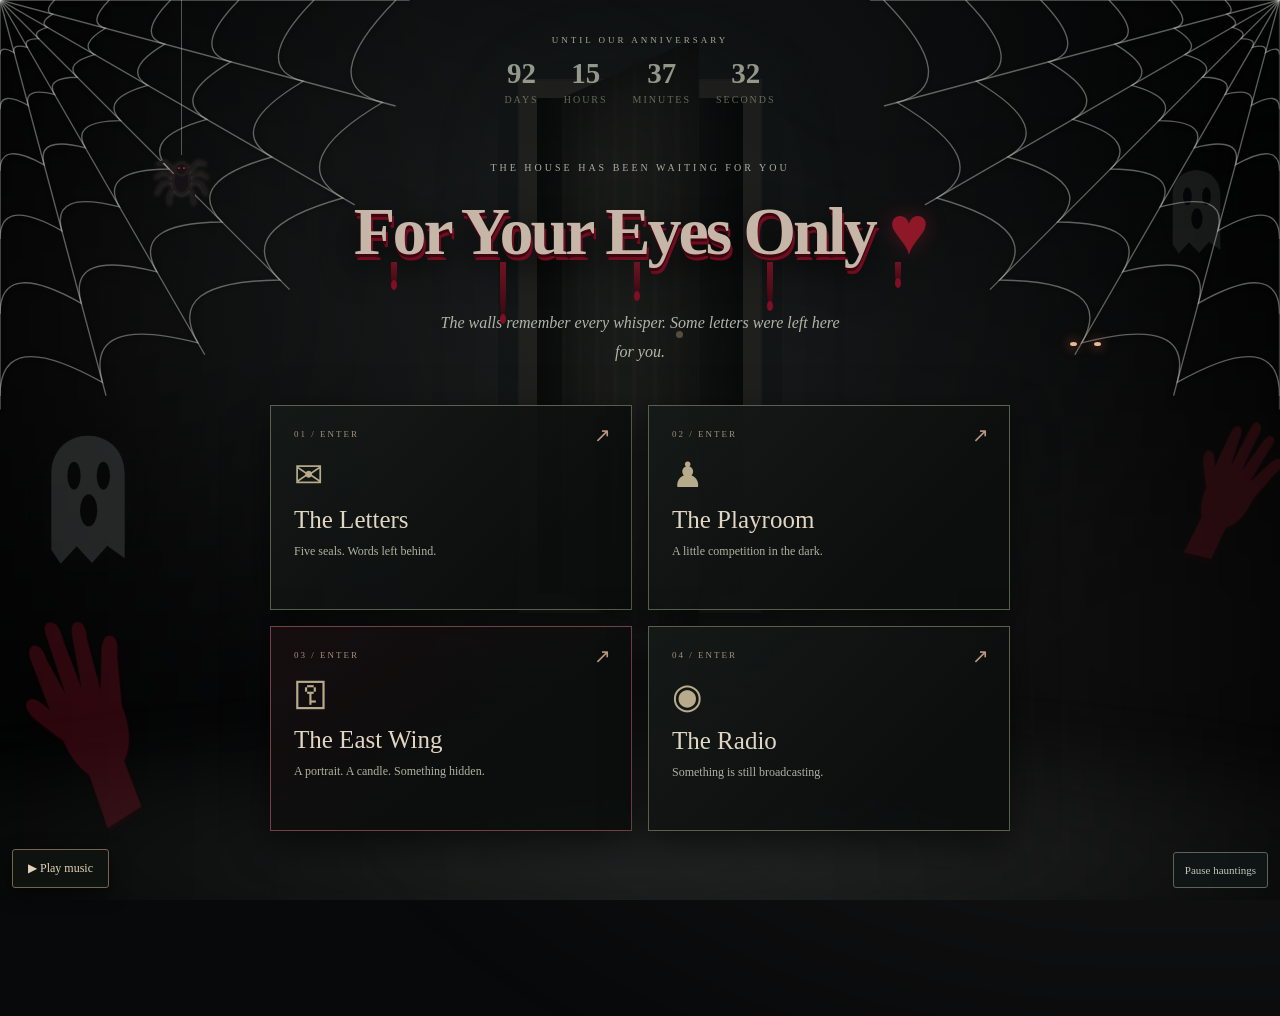
==== commit ebefe246: "Add files via upload" ====
--- a/index.html
+++ b/index.html
@@ -1012,6 +1012,8 @@
 <link rel="stylesheet" href="mystery.css?v=yesday1">
 <script src="mystery.js?v=yesday1"></script>
 
+<link rel="stylesheet" href="rooms.css?v=house-rooms1">
+<script src="rooms.js?v=house-rooms1"></script>
 </body>
 
 </html>
--- a/rooms.css
+++ b/rooms.css
@@ -0,0 +1,17 @@
+/* The house: a menu and one room at a time. */
+#houseHub[hidden],#houseToolbar[hidden],.house-room[hidden],.intro[hidden]{display:none!important}
+.container{padding-top:25px;padding-bottom:0}.intro{padding-top:22px;padding-bottom:38px}.intro h1{font-size:clamp(40px,7vw,68px)}
+#houseCountdown{margin-bottom:10px}.countdown-caption{font:9px Georgia,serif;letter-spacing:3px;color:#a8a797;margin:10px 0 0}#houseCountdown #anniversaryTimer{padding:12px 5px 15px!important;gap:25px}#houseCountdown #anniversaryTimer strong{font-size:clamp(20px,5vw,29px)}
+#houseHub{position:relative;z-index:2;display:grid;grid-template-columns:repeat(2,minmax(0,1fr));gap:16px;max-width:740px;width:calc(100% - 32px);margin:0 auto 100px}
+.house-door-card{position:relative;display:flex;flex-direction:column;align-items:flex-start;min-height:205px;padding:23px;text-align:left;background:linear-gradient(135deg,#27302a55,transparent 75%),#0c0f0eed;border:1px solid #58604e;color:#e1d6c3;box-shadow:0 12px 35px #0008;cursor:pointer;transition:transform .2s,border-color .2s}
+.house-door-card:after{content:'↗';position:absolute;right:20px;top:17px;color:#ba9781;font:20px Georgia}
+.house-door-card:hover{transform:translateY(-4px);border-color:#a18e70}.door-number{color:#a28e7d;font:9px Georgia;letter-spacing:2px}.door-icon{font:35px Georgia;color:#b8ab8b;margin:16px 0 10px}.house-door-card strong{font:normal 25px Georgia}.door-description{font:12px/1.6 Georgia;color:#afb2a1;margin-top:8px}.house-door-card[data-room='east-wing']{background:linear-gradient(145deg,#60102422,transparent 65%),#0b0e0ded;border-color:#76404a}
+#houseToolbar{position:relative;z-index:2;display:flex;justify-content:space-between;align-items:center;gap:12px;width:calc(100% - 32px);max-width:740px;margin:16px auto 20px;padding-bottom:15px;border-bottom:1px solid #535546}#houseToolbar button{background:#101411;color:#d9cbb9;border:1px solid #5b5d4c;padding:11px 14px;font:13px Georgia;cursor:pointer}#houseLocation{font:10px Georgia;letter-spacing:2px;color:#ad9f8a;text-transform:uppercase}
+#houseRooms{position:relative;z-index:2;outline:none;padding-bottom:85px}.room-heading{font:normal clamp(30px,6vw,44px) Georgia;color:#ded2bc;text-align:center;margin:25px 0 30px}
+.house-room>.envelope-section,.house-room>.music-card,.house-room>.section-label{width:calc(100% - 32px);max-width:740px;margin-left:auto;margin-right:auto}.house-room>.envelope-section{margin-top:0}.house-room>.music-card{margin-top:20px}.house-room>.attraction-game{margin-top:0;margin-bottom:28px}.house-room #loveMemory{padding-bottom:0}.house-room #memoryInvite{margin-top:0}.house-room #houseMystery{margin-top:0;margin-bottom:0}.house-room #houseMystery h2{font-size:29px}
+#houseMusicDock{position:fixed;bottom:12px;left:12px;z-index:60;border:1px solid #75644e;background:#101411f5;color:#e4d2b8;padding:11px 15px;border-radius:3px;font:12px Georgia;cursor:pointer;box-shadow:0 5px 18px #0009}#atmosphereToggle{bottom:12px;padding:11px;font-size:11px}
+#ayeshaChoice,#ziyaadChoice{background:#090909;color:#ddd5cc;border-color:#59232c;box-shadow:0 5px 18px #0008}#ayeshaChoice:hover,#ziyaadChoice:hover{background:#141010;border-color:#a34452;box-shadow:0 0 18px #8b142b33}
+.house-sr{position:absolute;width:1px;height:1px;padding:0;margin:-1px;overflow:hidden;clip:rect(0,0,0,0);white-space:nowrap;border:0}
+.house-door-card:focus-visible,#houseToolbar button:focus-visible,#houseMusicDock:focus-visible{outline:2px solid #d9b898;outline-offset:4px}
+@media(max-width:500px){#houseHub{gap:10px}.house-door-card{min-height:190px;padding:16px 13px}.house-door-card strong{font-size:21px}.door-description{font-size:11px}.door-number{font-size:8px;letter-spacing:1px}.house-door-card:after{right:12px;top:12px}.intro{padding-bottom:35px}.intro h1{font-size:45px}#houseLocation{letter-spacing:1px;font-size:9px}#houseToolbar button{font-size:12px}#houseCountdown #anniversaryTimer{gap:18px}#houseCountdown{margin-top:0}}
+@media(prefers-reduced-motion:reduce){.house-door-card{transition:none}}
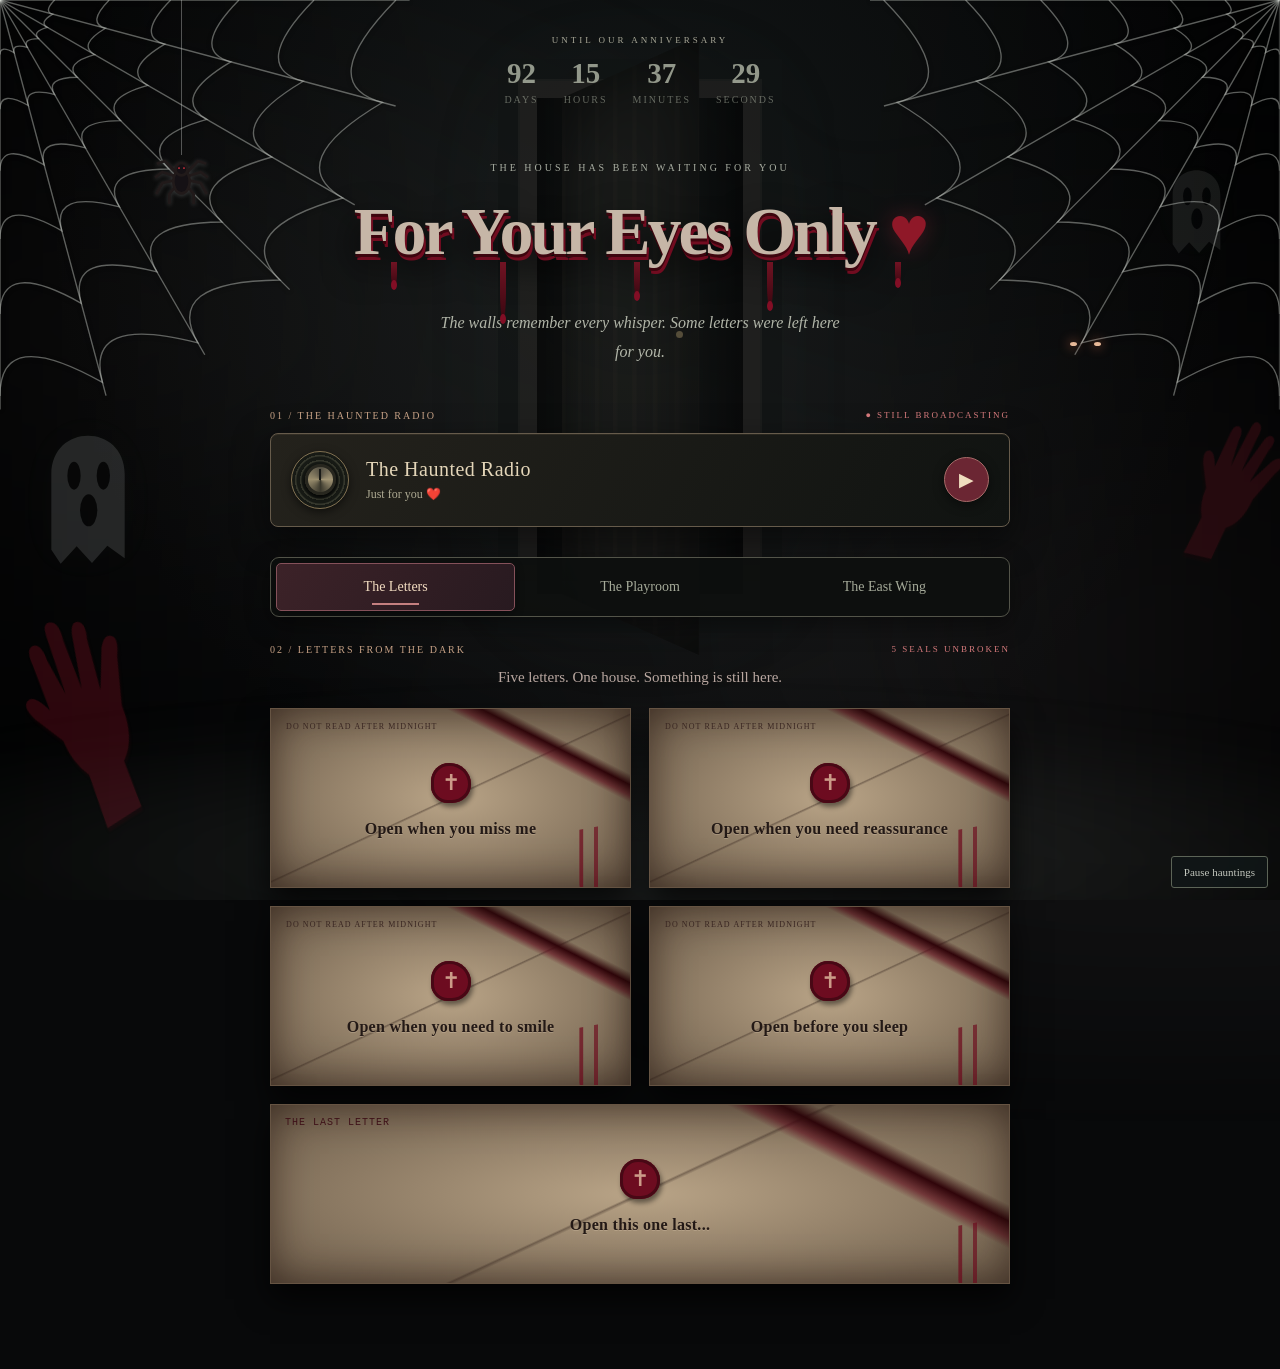
==== commit 15ef3eb9: "Add files via upload" ====
--- a/index.html
+++ b/index.html
@@ -1012,8 +1012,8 @@
 <link rel="stylesheet" href="mystery.css?v=yesday1">
 <script src="mystery.js?v=yesday1"></script>
 
-<link rel="stylesheet" href="rooms.css?v=house-rooms1">
-<script src="rooms.js?v=house-rooms1"></script>
+<link rel="stylesheet" href="rooms.css?v=house-tabs2">
+<script src="rooms.js?v=house-tabs2"></script>
 </body>
 
 </html>
--- a/rooms.css
+++ b/rooms.css
@@ -1,17 +1,14 @@
-/* The house: a menu and one room at a time. */
-#houseHub[hidden],#houseToolbar[hidden],.house-room[hidden],.intro[hidden]{display:none!important}
+/* Persistent radio + compact tabs */
+.house-room[hidden]{display:none!important}
 .container{padding-top:25px;padding-bottom:0}.intro{padding-top:22px;padding-bottom:38px}.intro h1{font-size:clamp(40px,7vw,68px)}
 #houseCountdown{margin-bottom:10px}.countdown-caption{font:9px Georgia,serif;letter-spacing:3px;color:#a8a797;margin:10px 0 0}#houseCountdown #anniversaryTimer{padding:12px 5px 15px!important;gap:25px}#houseCountdown #anniversaryTimer strong{font-size:clamp(20px,5vw,29px)}
-#houseHub{position:relative;z-index:2;display:grid;grid-template-columns:repeat(2,minmax(0,1fr));gap:16px;max-width:740px;width:calc(100% - 32px);margin:0 auto 100px}
-.house-door-card{position:relative;display:flex;flex-direction:column;align-items:flex-start;min-height:205px;padding:23px;text-align:left;background:linear-gradient(135deg,#27302a55,transparent 75%),#0c0f0eed;border:1px solid #58604e;color:#e1d6c3;box-shadow:0 12px 35px #0008;cursor:pointer;transition:transform .2s,border-color .2s}
-.house-door-card:after{content:'↗';position:absolute;right:20px;top:17px;color:#ba9781;font:20px Georgia}
-.house-door-card:hover{transform:translateY(-4px);border-color:#a18e70}.door-number{color:#a28e7d;font:9px Georgia;letter-spacing:2px}.door-icon{font:35px Georgia;color:#b8ab8b;margin:16px 0 10px}.house-door-card strong{font:normal 25px Georgia}.door-description{font:12px/1.6 Georgia;color:#afb2a1;margin-top:8px}.house-door-card[data-room='east-wing']{background:linear-gradient(145deg,#60102422,transparent 65%),#0b0e0ded;border-color:#76404a}
-#houseToolbar{position:relative;z-index:2;display:flex;justify-content:space-between;align-items:center;gap:12px;width:calc(100% - 32px);max-width:740px;margin:16px auto 20px;padding-bottom:15px;border-bottom:1px solid #535546}#houseToolbar button{background:#101411;color:#d9cbb9;border:1px solid #5b5d4c;padding:11px 14px;font:13px Georgia;cursor:pointer}#houseLocation{font:10px Georgia;letter-spacing:2px;color:#ad9f8a;text-transform:uppercase}
-#houseRooms{position:relative;z-index:2;outline:none;padding-bottom:85px}.room-heading{font:normal clamp(30px,6vw,44px) Georgia;color:#ded2bc;text-align:center;margin:25px 0 30px}
-.house-room>.envelope-section,.house-room>.music-card,.house-room>.section-label{width:calc(100% - 32px);max-width:740px;margin-left:auto;margin-right:auto}.house-room>.envelope-section{margin-top:0}.house-room>.music-card{margin-top:20px}.house-room>.attraction-game{margin-top:0;margin-bottom:28px}.house-room #loveMemory{padding-bottom:0}.house-room #memoryInvite{margin-top:0}.house-room #houseMystery{margin-top:0;margin-bottom:0}.house-room #houseMystery h2{font-size:29px}
-#houseMusicDock{position:fixed;bottom:12px;left:12px;z-index:60;border:1px solid #75644e;background:#101411f5;color:#e4d2b8;padding:11px 15px;border-radius:3px;font:12px Georgia;cursor:pointer;box-shadow:0 5px 18px #0009}#atmosphereToggle{bottom:12px;padding:11px;font-size:11px}
+.container>.section-label{margin-top:5px}.container>.music-card{margin-bottom:30px}
+.music-card{border:1px solid #665b4b;border-radius:8px;background:linear-gradient(120deg,#24221c,#101311);box-shadow:0 12px 35px #0008,inset 0 1px #d2b68615;padding:17px 20px;gap:17px}.song-info{background:none;padding:4px 0}.song-info h2{font:normal 20px Georgia;letter-spacing:.5px;color:#e3d5b8}.song-info p{font-size:12px;color:#ada992}.album-art{width:58px;height:58px;border:1px solid #807051;background:repeating-radial-gradient(circle,#171a15 0 3px,#35372c 4px 5px);box-shadow:0 3px 10px #0008}.radio-dial{width:31px;height:31px}.radio-dial:after{height:11px}#playButton{width:45px;height:45px;background:#6b2633;border:1px solid #a76b69;color:#f0ddbf;box-shadow:0 3px 12px #0007}#playButton:hover{background:#883747;box-shadow:0 0 18px #a3314633}
+#houseTabs{position:relative;z-index:2;display:flex;max-width:740px;width:calc(100% - 32px);margin:0 auto 27px;padding:5px;gap:5px;border:1px solid #535449;background:#0d100eee;border-radius:9px;box-shadow:0 8px 25px #0006}
+#houseTabs button{position:relative;flex:1;min-width:0;padding:15px 9px;border:1px solid transparent;border-radius:5px;background:transparent;color:#a5aa99;font:14px Georgia;cursor:pointer;transition:background .2s,color .2s,border-color .2s}
+#houseTabs button:hover{color:#eee0c5;background:#25291e88}#houseTabs button[aria-selected=true]{background:linear-gradient(120deg,#3c2228,#281a20);border-color:#85515a;color:#f2dcc1;box-shadow:0 3px 10px #0005}#houseTabs button[aria-selected=true]:after{content:'';position:absolute;bottom:5px;left:40%;right:40%;height:2px;background:#c58080}
+#houseRooms{position:relative;z-index:2;max-width:740px;width:calc(100% - 32px);margin:0 auto;padding-bottom:85px}.house-room{outline-offset:6px}.house-room>.envelope-section{margin:0}.house-room .envelope-section>.section-label{margin-top:0}.house-room>.attraction-game{width:100%;margin:0 auto 25px}.house-room #loveMemory{padding-bottom:0}.house-room #memoryInvite{width:100%;max-width:none;margin:0}.house-room #houseMystery{width:100%;max-width:none;margin:0}.house-room #houseMystery h2{font-size:29px}.house-room .hm-eyebrow{margin-top:5px}
 #ayeshaChoice,#ziyaadChoice{background:#090909;color:#ddd5cc;border-color:#59232c;box-shadow:0 5px 18px #0008}#ayeshaChoice:hover,#ziyaadChoice:hover{background:#141010;border-color:#a34452;box-shadow:0 0 18px #8b142b33}
-.house-sr{position:absolute;width:1px;height:1px;padding:0;margin:-1px;overflow:hidden;clip:rect(0,0,0,0);white-space:nowrap;border:0}
-.house-door-card:focus-visible,#houseToolbar button:focus-visible,#houseMusicDock:focus-visible{outline:2px solid #d9b898;outline-offset:4px}
-@media(max-width:500px){#houseHub{gap:10px}.house-door-card{min-height:190px;padding:16px 13px}.house-door-card strong{font-size:21px}.door-description{font-size:11px}.door-number{font-size:8px;letter-spacing:1px}.house-door-card:after{right:12px;top:12px}.intro{padding-bottom:35px}.intro h1{font-size:45px}#houseLocation{letter-spacing:1px;font-size:9px}#houseToolbar button{font-size:12px}#houseCountdown #anniversaryTimer{gap:18px}#houseCountdown{margin-top:0}}
-@media(prefers-reduced-motion:reduce){.house-door-card{transition:none}}
+#houseTabs button:focus-visible,.house-room:focus-visible{outline:2px solid #d9b898;outline-offset:3px}
+@media(max-width:500px){.intro{padding-bottom:35px}.intro h1{font-size:45px}#houseCountdown #anniversaryTimer{gap:18px}#houseTabs{margin-bottom:22px;gap:3px;padding:4px}#houseTabs button{font-size:12px;padding:14px 5px}.music-card{padding:14px;gap:12px}.album-art{width:48px;height:48px}.song-info h2{font-size:17px}#playButton{width:41px;height:41px}}
+@media(prefers-reduced-motion:reduce){#houseTabs button{transition:none}}
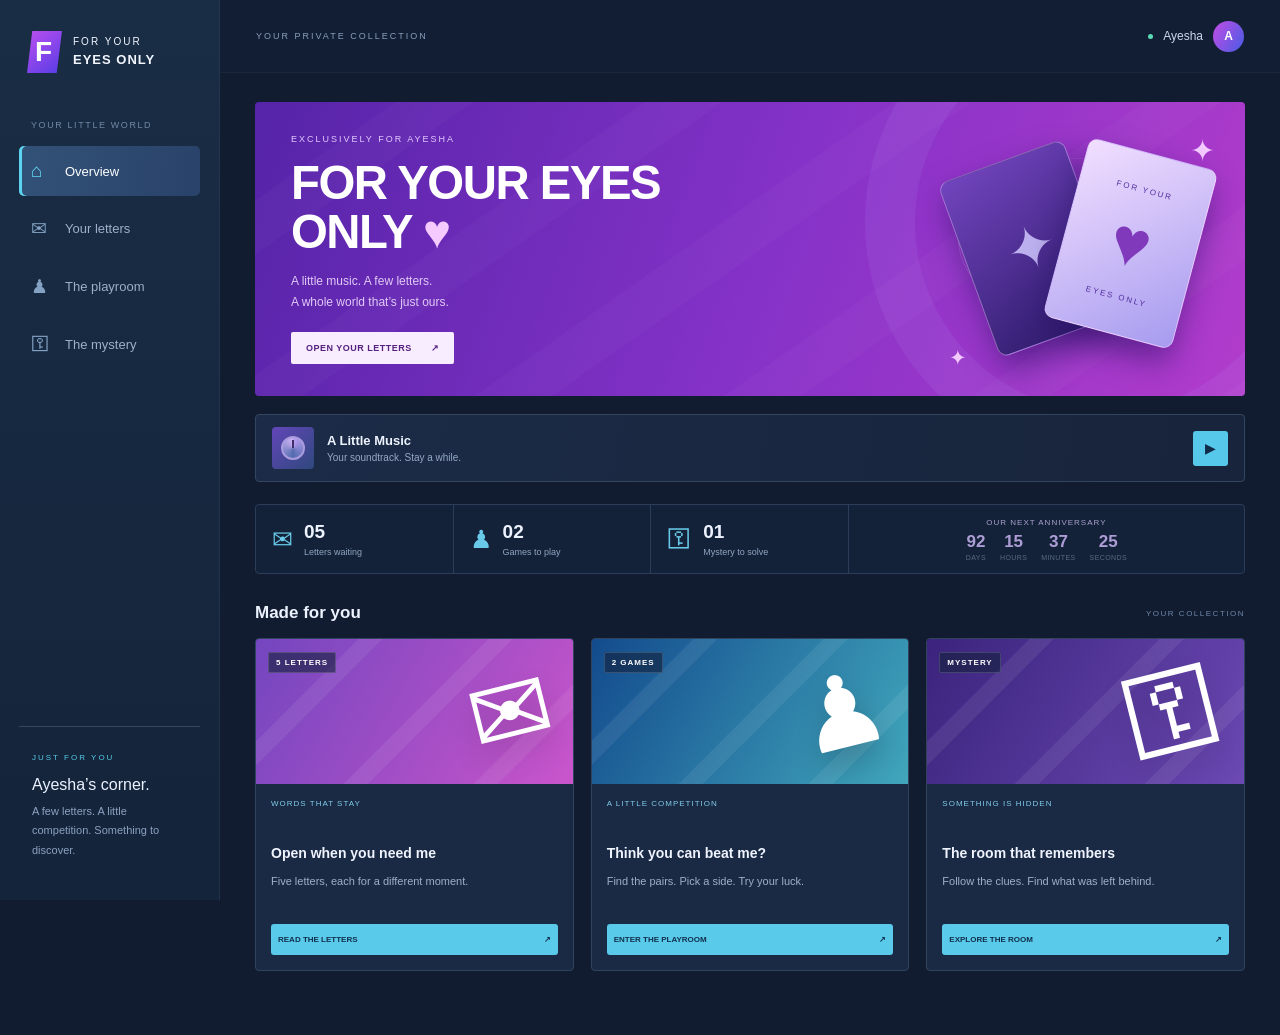
==== commit 6644d7bd: "Add files via upload" ====
--- a/index.html
+++ b/index.html
@@ -31,7 +31,7 @@
             </p>
         </div>
 
-        <div class="section-label">01 / THE HAUNTED RADIO <span>● STILL BROADCASTING</span></div>
+        <div class="section-label">01 / YOUR SOUNDTRACK <span>● STILL BROADCASTING</span></div>
         <div class="music-card">
 
             <div class="album-art">
@@ -39,7 +39,7 @@
             </div>
 
             <div class="song-info">
-                <h2>The Haunted Radio</h2>
+                <h2>A Little Music</h2>
                 <p>Just for you ❤️</p>
             </div>
 
@@ -1012,8 +1012,8 @@
 <link rel="stylesheet" href="mystery.css?v=yesday1">
 <script src="mystery.js?v=yesday1"></script>
 
-<link rel="stylesheet" href="rooms.css?v=house-tabs2">
-<script src="rooms.js?v=house-tabs2"></script>
+<link rel="stylesheet" href="rooms.css?v=dashboard4">
+<script src="rooms.js?v=dashboard4"></script>
 </body>
 
 </html>
--- a/rooms.css
+++ b/rooms.css
@@ -1,14 +1,16 @@
-/* Persistent radio + compact tabs */
-.house-room[hidden]{display:none!important}
-.container{padding-top:25px;padding-bottom:0}.intro{padding-top:22px;padding-bottom:38px}.intro h1{font-size:clamp(40px,7vw,68px)}
-#houseCountdown{margin-bottom:10px}.countdown-caption{font:9px Georgia,serif;letter-spacing:3px;color:#a8a797;margin:10px 0 0}#houseCountdown #anniversaryTimer{padding:12px 5px 15px!important;gap:25px}#houseCountdown #anniversaryTimer strong{font-size:clamp(20px,5vw,29px)}
-.container>.section-label{margin-top:5px}.container>.music-card{margin-bottom:30px}
-.music-card{border:1px solid #665b4b;border-radius:8px;background:linear-gradient(120deg,#24221c,#101311);box-shadow:0 12px 35px #0008,inset 0 1px #d2b68615;padding:17px 20px;gap:17px}.song-info{background:none;padding:4px 0}.song-info h2{font:normal 20px Georgia;letter-spacing:.5px;color:#e3d5b8}.song-info p{font-size:12px;color:#ada992}.album-art{width:58px;height:58px;border:1px solid #807051;background:repeating-radial-gradient(circle,#171a15 0 3px,#35372c 4px 5px);box-shadow:0 3px 10px #0008}.radio-dial{width:31px;height:31px}.radio-dial:after{height:11px}#playButton{width:45px;height:45px;background:#6b2633;border:1px solid #a76b69;color:#f0ddbf;box-shadow:0 3px 12px #0007}#playButton:hover{background:#883747;box-shadow:0 0 18px #a3314633}
-#houseTabs{position:relative;z-index:2;display:flex;max-width:740px;width:calc(100% - 32px);margin:0 auto 27px;padding:5px;gap:5px;border:1px solid #535449;background:#0d100eee;border-radius:9px;box-shadow:0 8px 25px #0006}
-#houseTabs button{position:relative;flex:1;min-width:0;padding:15px 9px;border:1px solid transparent;border-radius:5px;background:transparent;color:#a5aa99;font:14px Georgia;cursor:pointer;transition:background .2s,color .2s,border-color .2s}
-#houseTabs button:hover{color:#eee0c5;background:#25291e88}#houseTabs button[aria-selected=true]{background:linear-gradient(120deg,#3c2228,#281a20);border-color:#85515a;color:#f2dcc1;box-shadow:0 3px 10px #0005}#houseTabs button[aria-selected=true]:after{content:'';position:absolute;bottom:5px;left:40%;right:40%;height:2px;background:#c58080}
-#houseRooms{position:relative;z-index:2;max-width:740px;width:calc(100% - 32px);margin:0 auto;padding-bottom:85px}.house-room{outline-offset:6px}.house-room>.envelope-section{margin:0}.house-room .envelope-section>.section-label{margin-top:0}.house-room>.attraction-game{width:100%;margin:0 auto 25px}.house-room #loveMemory{padding-bottom:0}.house-room #memoryInvite{width:100%;max-width:none;margin:0}.house-room #houseMystery{width:100%;max-width:none;margin:0}.house-room #houseMystery h2{font-size:29px}.house-room .hm-eyebrow{margin-top:5px}
-#ayeshaChoice,#ziyaadChoice{background:#090909;color:#ddd5cc;border-color:#59232c;box-shadow:0 5px 18px #0008}#ayeshaChoice:hover,#ziyaadChoice:hover{background:#141010;border-color:#a34452;box-shadow:0 0 18px #8b142b33}
-#houseTabs button:focus-visible,.house-room:focus-visible{outline:2px solid #d9b898;outline-offset:3px}
-@media(max-width:500px){.intro{padding-bottom:35px}.intro h1{font-size:45px}#houseCountdown #anniversaryTimer{gap:18px}#houseTabs{margin-bottom:22px;gap:3px;padding:4px}#houseTabs button{font-size:12px;padding:14px 5px}.music-card{padding:14px;gap:12px}.album-art{width:48px;height:48px}.song-info h2{font-size:17px}#playButton{width:41px;height:41px}}
-@media(prefers-reduced-motion:reduce){#houseTabs button{transition:none}}
+/* FOR YOUR EYES ONLY — GAMING DASHBOARD */
+:root{--bg:#0c1426;--panel:#17243b;--panel2:#1d2d48;--green:#57c9ee;--mint:#83d9ef;--pink:#b67df3;--text:#f5f7ff;--muted:#9baac5;--line:#30425f;--sans:Arial,Helvetica,sans-serif;--mono:Arial,Helvetica,sans-serif}
+body{background:radial-gradient(ellipse at 76% -10%,#6725a83b,transparent 55%),#0c1426;color:#edf2ff;font-family:Arial,Helvetica,sans-serif;text-align:left}body:before,#hauntedScenery,.hearts-container,.scanlines,.blood-drips,#atmosphereToggle{display:none!important}.container[hidden],.dash-page[hidden],#dashShade[hidden]{display:none!important}
+#dashboard{min-height:100vh;max-width:1650px;margin:auto;background:#111c30;box-shadow:0 0 100px #0007}#dashSidebar{position:fixed;top:0;bottom:0;width:220px;padding:31px 19px;background:linear-gradient(#192d45,#14243a);border-right:1px solid #33445c66;z-index:40;display:flex;flex-direction:column}.dash-brand{display:flex;align-items:center;gap:11px;color:#f2f6ff;text-decoration:none;font:10px/1.6 Arial;letter-spacing:2px;padding:0 8px 35px}.dash-brand>span{display:grid;place-items:center;width:35px;height:42px;color:#fff;background:linear-gradient(140deg,#bd4ff0,#553ce5);font:bold 28px Arial;clip-path:polygon(15% 0,100% 0,85% 100%,0 100%)}.dash-brand b{font-size:13px;letter-spacing:1px}.dash-nav-label{font:9px Arial;letter-spacing:1.6px;color:#7288a6;margin:12px 12px 16px}.dash-nav-button{display:flex;align-items:center;gap:12px;width:100%;padding:14px 12px;border:0;border-radius:5px;margin-bottom:7px;background:transparent;color:#9eafc9;text-align:left;font:13px Arial;cursor:pointer}.dash-nav-button>span{width:22px;font-size:19px;color:#83a1c3}.dash-nav-button:hover{background:#28415f}.dash-nav-button[aria-current=page]{color:#fff;background:linear-gradient(100deg,#335278,#294269);box-shadow:inset 3px 0 #5cd4f0}.dash-nav-button[aria-current=page]>span{color:#62d7f4}.dash-sidebar-note{margin-top:auto;padding:19px 13px 8px;border-top:1px solid #334761}.dash-sidebar-note>span{font:8px Arial;letter-spacing:2px;color:#55cbe8}.dash-sidebar-note strong{display:block;font:16px Arial;margin:12px 0 8px}.dash-sidebar-note p{font:11px/1.8 Arial;color:#8ca2c1;margin:0}
+#dashWorkspace{margin-left:220px;min-height:100vh;padding-bottom:35px}#dashTop{height:73px;padding:0 36px;border-bottom:1px solid #ffffff09;display:flex;align-items:center;justify-content:space-between;background:#121f34d9}.dash-breadcrumb{color:#899eba;font:9px Arial;letter-spacing:2px}.dash-profile{display:flex;align-items:center;gap:10px;font:12px Arial;color:#cbd7ec}.dash-profile b{width:31px;height:31px;border-radius:50%;background:linear-gradient(120deg,#c44ce6,#465ce4);display:grid;place-items:center;color:#fff}.dash-online{width:5px;height:5px;background:#5adbb5;border-radius:50%}#dashMenu{display:none}#dashContent{padding:29px 35px}.dash-page{outline:none}.dash-hero{position:relative;min-height:294px;overflow:hidden;background:linear-gradient(110deg,#5524a8 0,#8532c8 52%,#b23ccb 100%);border-radius:4px;padding:31px 36px;display:flex;align-items:center;isolation:isolate}.dash-hero:before{content:'';position:absolute;inset:0;z-index:-1;background:repeating-linear-gradient(145deg,transparent 0 45px,#ffffff06 46px 79px,transparent 80px 110px);transform:scale(1.3)}.dash-hero:after{content:'';position:absolute;width:380px;height:380px;right:-100px;top:-120px;border:50px solid #b5a2ff19;border-radius:50%;z-index:-1}.dash-hero-copy{position:relative;z-index:2;max-width:64%}.dash-hero-copy>p:first-child{font:9px Arial;letter-spacing:2px;color:#e4c8ff;margin:0 0 14px}.dash-hero .intro h1,.dash-hero h1{font:bold clamp(31px,3.7vw,52px)/1.04 Arial;letter-spacing:-1.5px;text-shadow:none;animation:none;color:#fff;margin:0 0 15px;max-width:500px;text-transform:uppercase}.dash-hero h1>span:not(.blood-drips){color:#f5caff;text-shadow:none}.dash-hero-sub{font:12px/1.7 Arial;color:#e1c9f6;margin:0 0 20px}.dash-hero button{padding:11px 15px;background:#f8edff;color:#55217f;border:0;border-radius:2px;font:bold 9px Arial;letter-spacing:.5px;cursor:pointer}.dash-hero button span{padding-left:16px}.dash-hero-art{position:absolute;width:280px;height:250px;right:22px;top:22px}.hero-card{position:absolute;width:133px;height:185px;border:1px solid #eeccff6b;border-radius:10px;box-shadow:0 15px 30px #28106488;display:flex;align-items:center;justify-content:center;flex-direction:column}.card-back{top:32px;left:22px;transform:rotate(-20deg);background:linear-gradient(160deg,#7144bd,#2c1a68);font:60px Georgia;color:#bdb1ef}.card-front{top:27px;right:26px;transform:rotate(15deg);background:linear-gradient(140deg,#f2dfff,#a69bef);color:#522e9f}.card-front span{font:8px Arial;letter-spacing:2px}.card-front b{font:67px Georgia;margin:12px 0;color:#8139bc}.hero-orbit{position:absolute;width:230px;height:230px;top:0;left:15px;border:1px solid #f3b5ff44;border-radius:50%;transform:rotateX(45deg)}.hero-spark{position:absolute;color:#f3caff;font:30px Georgia}.spark-one{right:8px;top:9px}.spark-two{left:6px;bottom:3px;font-size:21px}
+#dashRadio.music-card{position:relative;z-index:2;border-radius:4px;border:1px solid #344560;background:linear-gradient(100deg,#1c2b47,#17243b);box-shadow:none;padding:12px 16px;gap:13px;margin:18px 0 22px;text-align:left}#dashWorkspace>#dashRadio{margin:24px 35px 0}#dashRadio .album-art{width:42px;height:42px;border-radius:4px;background:linear-gradient(135deg,#6346b9,#2f487d);border:0;box-shadow:none;filter:none}#dashRadio .radio-dial{width:24px;height:24px;border:2px solid #a89bde;background:conic-gradient(#ba9ff2,#536baf,#ceb3f4);box-shadow:none}#dashRadio .radio-dial:after{height:8px;background:#402d6b}#dashRadio .song-info{background:none;padding:0}#dashRadio .song-info h2{font:bold 13px Arial;color:#eef4ff;margin-bottom:4px;letter-spacing:0;font-variant:normal}#dashRadio .song-info p{font:10px Arial;color:#94a9c6}#playButton{width:35px;height:35px;background:#56c8ea;border:0;border-radius:3px;box-shadow:none;color:#102b48;font-size:14px}#playButton:hover{background:#80ddf4;box-shadow:none}
+.dash-stats-row{display:grid;grid-template-columns:repeat(3,1fr) 2fr;gap:0;border:1px solid #2b3d58;background:#142239;border-radius:4px;margin:0 0 29px}.dash-stats-row>div{padding:16px;display:flex;align-items:center;gap:11px;border-right:1px solid #2b3d58}.dash-stats-row>div:last-child{border:0}.dash-stat-icon{font:25px Georgia;color:#69c9e8}.dash-stats-row p{margin:0}.dash-stats-row strong{display:block;font:bold 19px Arial}.dash-stats-row small{display:block;font:9px Arial;color:#91a5c1;margin-top:4px}#dashAnniversary{display:flex;flex-direction:column;justify-content:center;gap:5px;padding:9px 10px}#dashAnniversary>small{font:8px Arial;letter-spacing:1px;color:#a9a0ce;margin:0}#dashAnniversary #anniversaryTimer{padding:0!important;color:#c8b3f1!important;gap:14px;margin:0;width:auto;font-family:Arial}#dashAnniversary #anniversaryTimer strong{font:bold 17px Arial}#dashAnniversary #anniversaryTimer small{font:7px Arial;letter-spacing:.4px;margin-top:2px}
+.dash-section-heading{display:flex;align-items:center;justify-content:space-between;margin:23px 0 15px}.dash-section-heading h2{font:bold 17px Arial;margin:0}.dash-section-heading>span{font:8px Arial;letter-spacing:1.5px;color:#6f88a9}.dash-card-grid{display:grid;grid-template-columns:repeat(3,minmax(0,1fr));gap:17px}.dash-feature{background:#1a2a44;border:1px solid #30445e;border-radius:4px;overflow:hidden}.dash-card-art{height:145px;position:relative;overflow:hidden;padding:12px}.dash-card-art>span{position:relative;z-index:1;color:#fff;background:#13213b99;border:1px solid #ffffff26;padding:5px 7px;border-radius:2px;font:bold 8px Arial;letter-spacing:1px}.dash-card-art>div{position:absolute;right:21px;top:15px;font:100px Georgia;color:#fff;transform:rotate(-14deg);text-shadow:0 15px 30px #0003}.dash-card-art:after{content:'';position:absolute;inset:-20%;background:repeating-linear-gradient(135deg,transparent 0 45px,#ffffff12 46px 62px,transparent 63px 92px)}.art-letters{background:linear-gradient(120deg,#7346bf,#ca55cb)}.art-play{background:linear-gradient(120deg,#134b8d,#41a7bc)}.art-mystery{background:linear-gradient(120deg,#3b247d,#6c49b4)}.dash-card-body{padding:15px}.dash-card-tag{font:8px Arial!important;letter-spacing:1px;color:#7fcce9!important;margin:0 0 9px!important}.dash-card-body h3{font:bold 14px/1.4 Arial;margin:0 0 8px;color:#f0f4ff}.dash-card-body>p{font:11px/1.7 Arial;color:#9eb0c9;min-height:36px;margin:0 0 16px}.dash-card-body button{width:100%;border:0;border-radius:3px;background:#59cae9;color:#11304e;font:bold 8px Arial;padding:11px 7px;cursor:pointer;display:flex;justify-content:space-between;gap:5px}.dash-card-body button:hover{background:#8ee7f6}
+.dash-page>.envelope-section{margin:0}.section-label,.modal-label{font:10px Arial;letter-spacing:1px;color:#bac9df}.section-label span,.modal-label span{color:#a783e9}.envelope-intro{font:13px/1.7 Arial;color:#95aac6;margin-bottom:23px}.envelopes{grid-template-columns:repeat(3,minmax(0,1fr));gap:17px}.envelope,.envelope.final{background:linear-gradient(145deg,#263655,#182740);border:1px solid #3b4b6b;border-radius:4px;min-height:190px;padding:34px 16px 24px;box-shadow:0 8px 20px #07102044;transform:none}.envelope:before,.envelope.final:before{content:'A LITTLE SOMETHING FOR YOU';color:#96a6c5;font:7px Arial;letter-spacing:.8px;top:14px;left:13px}.envelope:after,.envelope.final:after{display:none}.envelope .letter-seal,.envelope.final .letter-seal{border-radius:9px;background:linear-gradient(135deg,#aa6ae1,#5a56bf);box-shadow:none;color:#eee7ff;filter:none;font-size:24px;width:50px;height:50px}.envelope strong,.envelope.final strong{font:bold 13px/1.6 Arial;max-width:100%;color:#e6eafa;text-shadow:none;letter-spacing:0;margin:4px 0 0}.envelope.final{grid-column:auto;background:linear-gradient(145deg,#573777,#292745);border-color:#9563b6}.envelope.final:before{content:'SAVE THIS ONE FOR LAST'}.envelope:hover,.envelope.final:hover,.envelope:focus-visible{background:linear-gradient(145deg,#3a3e69,#202e4c);border-color:#9984d8;transform:translateY(-3px);box-shadow:0 10px 22px #0003}
+.attraction-game,#memoryInvite,.message-box,.secret-box,.prank-terminal,#memoryModal,#hmDialog{background:linear-gradient(140deg,#1e2a47,#15213a);color:#edf1ff;border:1px solid #4b4b77;border-radius:6px;box-shadow:0 15px 45px #0004;font-family:Arial}.attraction-game{width:100%;margin:0 0 23px;text-align:center}.attraction-game h2,#messageTitle,.secret-box h2,.prank-terminal h2{font-family:Arial;color:#eee5ff}.attraction-game>p,#messageText,.secret-message p,.prank-terminal p{color:#aebed6;font-family:Arial}.attraction-button,#ayeshaChoice,#ziyaadChoice{background:#34335d;border:1px solid #7763a0;color:#f1e8ff;font:13px Arial;box-shadow:none}.attraction-button:hover,#ayeshaChoice:hover,#ziyaadChoice:hover{background:#57417e;border-color:#a88ad4;box-shadow:none}#loveMemory{padding:0}#memoryInvite{width:100%;max-width:none;margin:0;padding:23px}#memoryInvite h2{font-family:Arial}#memoryInvite p,#memoryModal .mm-subtitle,#mmStatus{color:#aebbd5}#memoryInvite small,#memoryModal .mm-eyebrow{color:#b89be7}#memoryLaunch,#memoryModal .mm-pill,#unlockButton,#prankSubmit,#hmForm button{border:0;border-radius:3px;background:#6f53bd;color:#fff;font-family:Arial}#mmBoard .mm-front{background:linear-gradient(135deg,#51427e,#2a3655);border-color:#8170ac;color:#d9c3fc}#mmBoard .mm-back{background:#66518c}#mmBoard .matched .mm-back{background:#285974;border-color:#72c6dd}#hmScene{border-color:#34425f}#houseMystery{max-width:none;width:100%;margin:0;color:#e6e9fa}#houseMystery h2{font:normal 29px Arial}.hm-intro,.hm-help{color:#a5b5cb}.hm-eyebrow{color:#b89ae3}#hmHint{color:#bdb4db}#hmStory{color:#bbc5d8}
+#dashMenu:focus-visible,.dash-nav-button:focus-visible,.dash-brand:focus-visible,.dash-card-body button:focus-visible,.dash-hero button:focus-visible{outline:2px solid #77dcf5;outline-offset:4px}#dashShade{position:fixed;inset:0;background:#03091cbb;border:0;z-index:39;backdrop-filter:blur(3px)}
+@media(min-width:1650px){#dashSidebar{left:calc((100vw - 1650px)/2)}}
+@media(max-width:1100px){#dashSidebar{width:185px;padding-inline:12px}#dashWorkspace{margin-left:185px}#dashContent{padding:25px}#dashTop{padding-inline:25px}#dashWorkspace>#dashRadio{margin-inline:25px}.dash-hero{padding:28px;min-height:275px}.dash-hero-art{right:-10px;transform:scale(.85);transform-origin:right center}.dash-stats-row>div{padding:11px;gap:7px}.dash-card-body{padding:12px}.dash-card-grid{gap:12px}.envelopes{grid-template-columns:repeat(2,minmax(0,1fr))}}
+@media(max-width:760px){#dashSidebar{left:0;transform:translateX(-100%);transition:transform .2s;width:220px}.menu-open #dashSidebar{transform:translateX(0)}#dashWorkspace{margin-left:0}#dashMenu{display:block;background:#223552;border:1px solid #3f5370;color:#e2e9fa;padding:7px 10px;border-radius:3px;font-size:17px}#dashTop{height:60px;gap:12px;padding:0 18px}.dash-breadcrumb{margin-right:auto;font-size:8px;letter-spacing:1px}.dash-profile{font-size:0;gap:5px}.dash-profile b{font-size:12px}.dash-online{display:none}#dashContent{padding:20px 18px}#dashWorkspace>#dashRadio{margin:18px 18px 0}.dash-hero{min-height:255px;padding:25px}.dash-hero h1{font-size:37px}.dash-hero-art{transform:scale(.72);right:-16px;top:0}.dash-hero-copy{max-width:65%}.dash-stats-row{grid-template-columns:repeat(3,1fr)}.dash-stats-row>div:nth-child(3){border-right:0}#dashAnniversary{grid-column:1/-1;border-top:1px solid #2b3d58;flex-direction:row;gap:20px;padding:12px}.dash-card-grid{gap:10px}.dash-card-art{height:125px}.dash-card-art>div{font-size:80px;right:12px;top:26px}.dash-card-body h3{font-size:12px}.dash-card-body>p{font-size:10px}.dash-card-body button{font-size:7px}.dash-card-tag{font-size:7px!important}}
+@media(max-width:500px){.dash-hero{min-height:260px;padding:22px}.dash-hero h1{font-size:34px;letter-spacing:-1px}.dash-hero-art{transform:scale(.55);right:-14px;top:20px}.dash-hero-copy{max-width:70%}.dash-hero-copy>p:first-child{font-size:7px;letter-spacing:1.2px}.dash-hero-sub{font-size:11px}.dash-hero button{font-size:8px;padding:10px}.dash-card-grid{grid-template-columns:1fr}.dash-feature{display:grid;grid-template-columns:115px 1fr}.dash-card-art{height:100%;min-height:175px;padding:9px}.dash-card-art>span{font-size:6px;padding:4px}.dash-card-art>div{font-size:73px;top:60px;right:12px}.dash-card-body h3{font-size:14px}.dash-card-body>p{min-height:0;font-size:11px}.dash-card-body button{font-size:8px}.dash-stats-row>div{padding:12px 8px}.dash-stat-icon{font-size:20px}.dash-stats-row strong{font-size:17px}.dash-stats-row small{font-size:8px}#dashAnniversary{gap:12px}#dashAnniversary>small{font-size:7px}#dashAnniversary #anniversaryTimer{gap:10px}.envelopes{gap:10px}.envelope,.envelope.final{min-height:180px;padding-inline:10px}.envelope strong,.envelope.final strong{font-size:12px}.envelope:before,.envelope.final:before{font-size:6px;left:9px;letter-spacing:.4px}#memoryInvite{flex-wrap:wrap}#memoryLaunch{width:100%}}
+@media(prefers-reduced-motion:reduce){#dashSidebar,.envelope,.dash-nav-button{transition:none!important}}
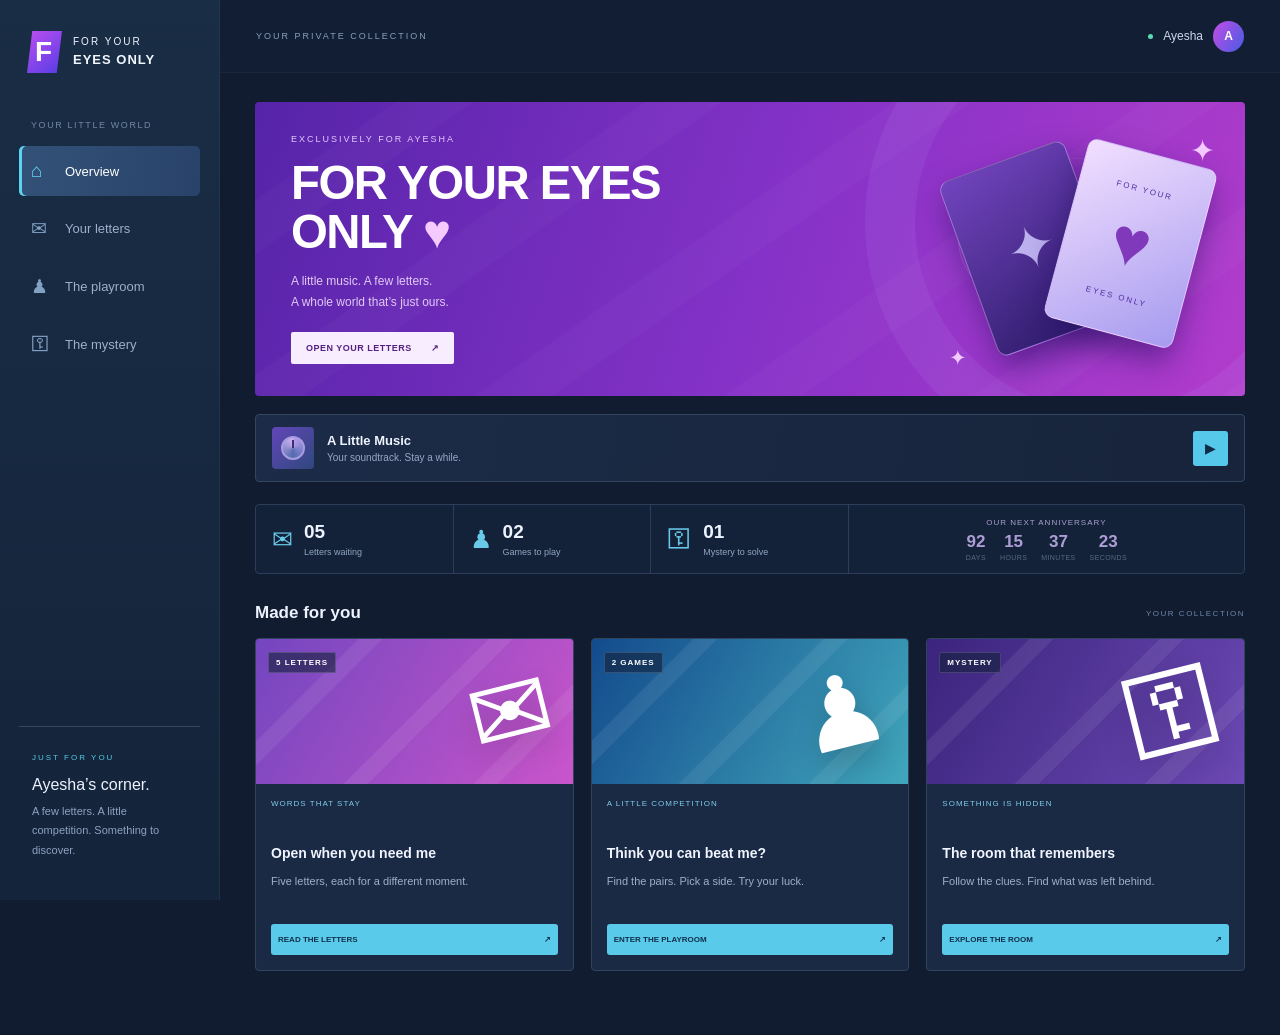
==== commit 975b4d3a: "Add files via upload" ====
--- a/index.html
+++ b/index.html
@@ -1009,8 +1009,8 @@
  <div id="hmReward" hidden><p class="hm-eyebrow">THE HOUSE HAS ACCEPTED YOUR ANSWERS</p><h3>YOU HAVE UNLOCKED<br>A YES DAY.</h3><p>For one whole day, I can’t say no to anything you ask.</p><p>I’m already regretting putting this on the website.</p><p>Don’t get carried away, dingus. Our boundaries and budget still count.</p><small>Screenshot this. We’ll pick the day together.</small></div>
  <p id="hmFeedback" role="status"></p>
 </dialog>
-<link rel="stylesheet" href="mystery.css?v=yesday1">
-<script src="mystery.js?v=yesday1"></script>
+<link rel="stylesheet" href="mystery.css?v=keyfix2">
+<script src="mystery.js?v=keyfix2"></script>
 
 <link rel="stylesheet" href="rooms.css?v=dashboard4">
 <script src="rooms.js?v=dashboard4"></script>
--- a/mystery.css
+++ b/mystery.css
@@ -1 +1,4 @@
 #houseMystery{position:relative;z-index:2;max-width:740px;width:calc(100% - 32px);margin:30px auto 90px;text-align:center;color:#dbcebb}#houseMystery h2{font:normal clamp(30px,6vw,45px) Georgia,serif;margin:15px 0}.hm-eyebrow{font:10px Georgia,serif;letter-spacing:3px;color:#bd8d83}.hm-intro{line-height:1.8;color:#a8aa9e}#hmScene{height:440px;position:relative;overflow:hidden;background:repeating-linear-gradient(90deg,#1c2220 0 32px,#1a201e 33px 65px);border:10px solid #292821;box-shadow:inset 0 0 120px 30px #000c,0 15px 50px #000a;margin-top:25px;isolation:isolate}#hmScene:after{content:'';position:absolute;bottom:0;left:0;right:0;height:55px;background:repeating-linear-gradient(0deg,#181713 0 16px,#302b22 17px 18px);border-top:7px solid #39362b;z-index:-1}#hmNote{position:absolute;left:8%;top:50px;width:180px;padding:25px 16px;background:#ae9c7e;color:#302219;transform:rotate(-5deg);font:italic 17px/1.5 Georgia,serif;box-shadow:0 4px 8px #0008}#hmNote small{font-size:12px}#hmPortrait{position:absolute;left:8%;top:35px;width:190px;height:245px;padding:9px;background:#443a28;border:8px ridge #756544;box-shadow:4px 7px 10px #000b;z-index:3;touch-action:none;cursor:grab;color:#d1bc96}#hmPortrait small{font:7px Georgia;letter-spacing:1px;display:block;padding-top:8px}.hm-portrait-art{display:block;width:100%;height:190px;background:radial-gradient(ellipse at 50% 28%,#888271 0 15%,transparent 16%),radial-gradient(ellipse at 50% 95%,#070b09 0 42%,transparent 43%),linear-gradient(120deg,#34403b,#080e0b);box-shadow:inset 0 0 40px #000a}#hmShadow{position:absolute;left:15%;top:95px;color:#7e2727;font-size:18px;opacity:0;transition:opacity 1s;z-index:0}#hmCandle{position:absolute;left:8%;top:305px;background:none;border:0;color:#fff;font-size:62px;width:80px;height:92px;padding:0;z-index:5;touch-action:none;cursor:grab;filter:drop-shadow(0 -10px 18px #f2a34a66)}#hmLight{position:absolute;width:250px;height:250px;border-radius:50%;background:radial-gradient(circle,#ffd79526,transparent 68%);pointer-events:none;z-index:1;left:0;top:220px}#hmKey{position:absolute;left:79%;top:80px;border:0;background:none;color:#c5a361;font-size:60px;padding:0;width:60px;height:70px;z-index:4;touch-action:none;cursor:grab;text-shadow:0 2px 4px #000}#hmEnvelope{position:absolute;left:45%;top:245px;width:47%;min-height:115px;padding:16px 10px;border:1px solid #6b5240;background:linear-gradient(20deg,transparent 67%,#6c0a2080 69% 73%,transparent 76%),#9c8668;color:#291c16;box-shadow:3px 8px 15px #0008;z-index:2;cursor:pointer}#hmEnvelope span{display:block;color:#720e25;font-size:25px}#hmEnvelope strong{display:block;font:12px Georgia;letter-spacing:1px}#hmEnvelope small{display:block;font:italic 12px Georgia;margin-top:7px}#hmHint{min-height:40px;color:#cebfa5;line-height:1.7}.hm-help{font:11px/1.8 Georgia;color:#92978c;max-width:540px;margin:10px auto}#hmReset,#hmPuzzleHint{background:none;border:1px solid #4f5145;color:#babba9;padding:9px 14px;font:12px Georgia;cursor:pointer}#hmDialog{position:fixed;inset:0;width:min(94vw,550px);max-height:90dvh;overflow:auto;margin:auto;padding:45px 25px 30px;border:1px solid #69414a;border-radius:3px;background:radial-gradient(ellipse at top,#481a2533,transparent 70%),#111210;color:#ddd1ba;text-align:center;font-family:Georgia,serif;box-shadow:0 25px 100px #000}#hmDialog::backdrop{background:#000e;backdrop-filter:blur(8px)}#hmClose{position:absolute;top:10px;right:13px;background:none;border:0;font-size:28px;color:#d6bca6;cursor:pointer}#hmDialogTitle{font-weight:normal;font-size:29px}#hmStory,#hmRiddle{white-space:pre-line;line-height:1.8}#hmStory{color:#b7b6a8}#hmRiddle{padding:20px 5px;border-block:1px solid #56343c}#hmForm label{display:block;text-align:left;font-size:12px;margin-bottom:8px}#hmAnswer,#hmForm button{width:100%;padding:13px;background:#080a09;color:#e8dac4;border:1px solid #65424a;font:16px Georgia}#hmForm button{background:#481623;margin-top:10px;cursor:pointer}#hmFeedback{min-height:25px;color:#c98e8d;line-height:1.6}#hmTiles{display:grid;grid-template-columns:repeat(3,1fr);gap:5px;margin:20px 0}#hmTiles button{position:relative;aspect-ratio:1;background-image:url('portrait.svg');background-size:300% 200%;border:1px solid #67644c;padding:0;cursor:pointer;color:#fff}#hmTiles button[aria-pressed=true]{outline:3px solid #e6b28d;outline-offset:0;z-index:1}#hmTiles small{position:absolute;bottom:4px;right:4px;background:#000b;padding:2px 5px;font:10px Georgia}#hmReward{padding:25px 16px;background:linear-gradient(25deg,transparent 80%,#72122a55 82% 87%,transparent 89%),#b19b79;color:#251b17;border:5px double #6a503d;box-shadow:inset 0 0 35px #4c2c2066}#hmReward h3{font:bold clamp(25px,6vw,37px)/1.3 Georgia;color:#5c0b1b}#hmReward p{font:17px/1.7 Georgia}#hmReward .hm-eyebrow{color:#592b29}#houseMystery :focus-visible,#hmDialog :focus-visible{outline:2px solid #e2ba93;outline-offset:4px}#houseMystery [hidden],#hmDialog [hidden]{display:none!important}@media(max-width:450px){#hmScene{height:425px;border-width:6px}#hmPortrait{left:5%;width:150px;height:215px}.hm-portrait-art{height:160px}#hmNote{left:5%;width:150px;font-size:15px;padding:18px 12px}#hmEnvelope{left:43%;width:54%;top:260px}#hmKey{left:78%;font-size:49px;width:48px}#hmCandle{left:5%;top:310px}#hmDialog{padding:42px 18px 25px}}
+
+/* Keep the revealed key touchable above the candle and portrait. */
+#hmKey{z-index:8;min-width:48px;min-height:60px;user-select:none;-webkit-user-select:none}#hmPortrait,#hmCandle{user-select:none;-webkit-user-select:none;-webkit-touch-callout:none}#hmCandle{cursor:grab}
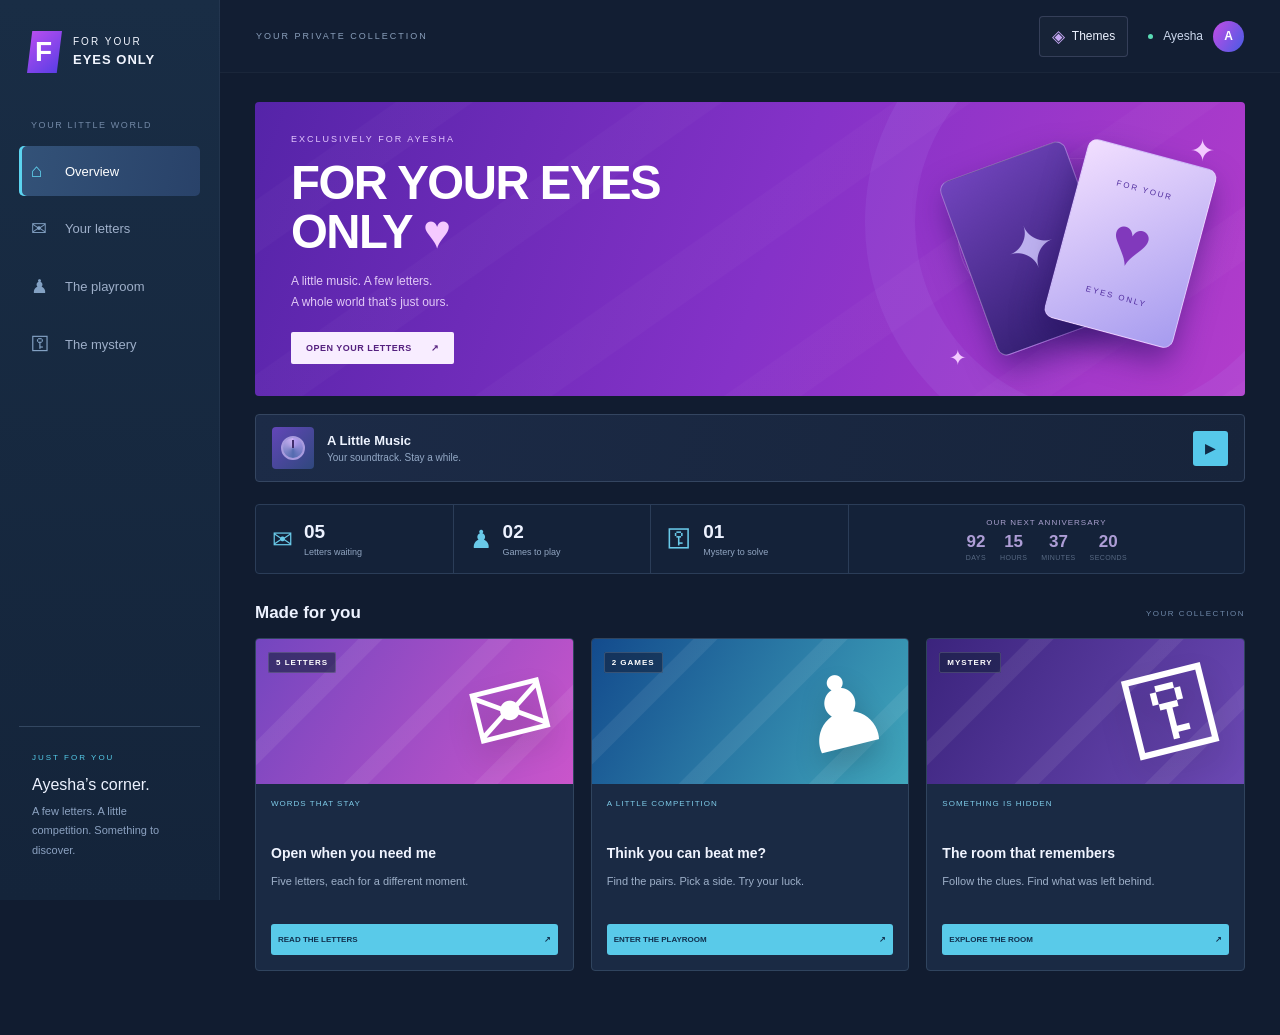
==== commit 135cfb10: "Add files via upload" ====
--- a/index.html
+++ b/index.html
@@ -1014,6 +1014,8 @@
 
 <link rel="stylesheet" href="rooms.css?v=dashboard4">
 <script src="rooms.js?v=dashboard4"></script>
+<link rel="stylesheet" href="themes.css?v=theme-menu1">
+<script src="themes.js?v=theme-menu1"></script>
 </body>
 
 </html>
--- a/themes.css
+++ b/themes.css
@@ -0,0 +1,62 @@
+/* Theme picker */
+#themeMenuButton{display:flex;align-items:center;gap:7px;margin-left:auto;margin-right:20px;padding:9px 12px;border:1px solid #59618077;border-radius:4px;background:#ffffff06;color:inherit;font:12px Arial;cursor:pointer}#themeMenuButton span{font-size:17px;color:#c5a7f3}#themeDialog{width:min(94vw,640px);max-height:90dvh;overflow-y:auto;background:#131e32;color:#eff2fc;border:1px solid #556181;border-radius:12px;padding:27px;box-shadow:0 30px 100px #000a;font-family:Arial}#themeDialog::backdrop{background:#030818c9;backdrop-filter:blur(8px)}.theme-dialog-head{display:flex;justify-content:space-between;gap:15px;align-items:start}.theme-dialog-head p{font:9px Arial;letter-spacing:2px;color:#b49bde;margin:0 0 10px}.theme-dialog-head h2{font:normal 25px Arial;margin:0}#themeClose{background:none;color:#d7dff1;border:0;font-size:27px;cursor:pointer}.theme-description{font:12px/1.7 Arial;color:#a1b0cc;max-width:450px}#themeChoices{display:grid;grid-template-columns:1fr 1fr;gap:13px;margin:23px 0 13px}.theme-option{overflow:hidden;display:flex;flex-direction:column;padding:0 0 15px;text-align:left;background:#19263d;color:#ecf1fc;border:1px solid #3b4d69;border-radius:7px;cursor:pointer}.theme-option[aria-pressed=true]{border-color:#cd9cff;box-shadow:0 0 0 2px #a471d64d}.theme-sample{height:95px;position:relative;display:block;width:100%;background:var(--sample-bg);overflow:hidden}.theme-sample i{position:absolute;inset:10px auto 10px 10px;width:22%;background:var(--sample-side);border-radius:3px}.theme-sample em{position:absolute;top:10px;left:36%;right:10px;height:42px;background:var(--sample-accent);border-radius:3px}.theme-sample b,.theme-sample small{position:absolute;top:60px;left:36%;width:25%;height:25px;background:var(--sample-card);border-radius:2px}.theme-sample small{left:66%}.sample-dashboard{--sample-bg:#101b30;--sample-side:#203753;--sample-accent:linear-gradient(120deg,#6531b4,#ae48cf);--sample-card:#2c4264}.sample-haunted{--sample-bg:#050907;--sample-side:#152219;--sample-accent:linear-gradient(120deg,#3c4b34,#651026);--sample-card:#263321}.sample-rose{--sample-bg:#1b111c;--sample-side:#352031;--sample-accent:linear-gradient(120deg,#7e364e,#c57b91);--sample-card:#493044}.sample-ocean{--sample-bg:#071e2b;--sample-side:#103848;--sample-accent:linear-gradient(120deg,#125a75,#36a6a8);--sample-card:#1c4657}.theme-tag{color:#b2a3cf;font:8px Arial;letter-spacing:1px;margin:14px 14px 7px}.theme-option>strong{font:17px Arial;margin:0 14px 6px}.theme-option-description{font:11px/1.6 Arial;color:#aab7cd;margin:0 14px}.theme-actions{display:flex;justify-content:flex-end;gap:10px;border-top:1px solid #34415b;padding-top:18px}.theme-actions button{padding:11px 17px;border:1px solid #586383;border-radius:4px;font:12px Arial;cursor:pointer;color:#e5eafb;background:#22304a}#themeApply{background:#8052c4;border-color:#ae7ee5;color:#fff}#themeStatus{font:11px Arial;color:#c4b1e5;min-height:16px}#themeToast{position:fixed;bottom:18px;left:50%;transform:translateX(-50%);z-index:40000;padding:12px 18px;background:#17273e;color:#e8f2ff;border:1px solid #6a7895;border-radius:5px;font:12px/1.5 Arial;box-shadow:0 7px 25px #0008;max-width:90vw;margin:0}#themeToast:empty{display:none}#themeDialog button:focus-visible,#themeMenuButton:focus-visible{outline:2px solid #dcbeff;outline-offset:3px}
+/* Shared theme tokens keep the dashboard layout intact. */
+html[data-theme=haunted]{--t-bg:#060b08;--t-shell:#0b120de8;--t-side:#101e16;--t-top:#0c1711;--t-card:#142219;--t-border:#42503b;--t-accent:#9f233a;--t-button:#80162d;--t-text:#e3dcc8;--t-muted:#a4ad98;--t-glow:#49633b;--t-hero:linear-gradient(110deg,#101a11,#34412b,#1d110f)}
+html[data-theme=rose]{--t-bg:#170e18;--t-shell:#211522;--t-side:#2c1b2b;--t-top:#241626;--t-card:#342135;--t-border:#614052;--t-accent:#d59aa9;--t-button:#a85474;--t-text:#f9eaf0;--t-muted:#c3a9b8;--t-glow:#9d527c;--t-hero:linear-gradient(110deg,#71334c,#a65b7a,#c88096)}
+html[data-theme=ocean]{--t-bg:#051923;--t-shell:#0c2531;--t-side:#10313e;--t-top:#0c2836;--t-card:#123948;--t-border:#2b5967;--t-accent:#65d9d4;--t-button:#3bb4bd;--t-text:#e7f7f7;--t-muted:#9abfc9;--t-glow:#157c90;--t-hero:linear-gradient(110deg,#10486b,#117e91,#40b6b2)}
+html[data-theme]:not([data-theme=dashboard]) body{background:radial-gradient(ellipse at 80% 0,var(--t-glow),transparent 70%),var(--t-bg);color:var(--t-text)}
+html[data-theme]:not([data-theme=dashboard]) #dashboard{position:relative;z-index:1;background:var(--t-shell)}
+html[data-theme]:not([data-theme=dashboard]) #dashSidebar{background:linear-gradient(var(--t-side),var(--t-top));border-color:var(--t-border)}
+html[data-theme]:not([data-theme=dashboard]) #dashTop{background:var(--t-top);border-color:var(--t-border)}
+html[data-theme]:not([data-theme=dashboard]) .dash-nav-button{color:var(--t-muted)}
+html[data-theme]:not([data-theme=dashboard]) .dash-nav-button[aria-current=page]{color:var(--t-text);background:var(--t-card);box-shadow:inset 3px 0 var(--t-accent)}
+html[data-theme]:not([data-theme=dashboard]) .dash-nav-button>span,html[data-theme]:not([data-theme=dashboard]) .dash-sidebar-note>span,html[data-theme]:not([data-theme=dashboard]) .dash-stat-icon{color:var(--t-accent)}
+html[data-theme]:not([data-theme=dashboard]) .dash-sidebar-note{border-color:var(--t-border)}
+html[data-theme]:not([data-theme=dashboard]) .dash-sidebar-note p,html[data-theme]:not([data-theme=dashboard]) .dash-nav-label,html[data-theme]:not([data-theme=dashboard]) .dash-breadcrumb{color:var(--t-muted)}
+html[data-theme]:not([data-theme=dashboard]) .dash-hero{background:var(--t-hero)}
+html[data-theme]:not([data-theme=dashboard]) .dash-feature,html[data-theme]:not([data-theme=dashboard]) .dash-stats-row,html[data-theme]:not([data-theme=dashboard]) #dashRadio.music-card,html[data-theme]:not([data-theme=dashboard]) .envelope,html[data-theme]:not([data-theme=dashboard]) .envelope.final,html[data-theme]:not([data-theme=dashboard]) .attraction-game,html[data-theme]:not([data-theme=dashboard]) #memoryInvite,html[data-theme]:not([data-theme=dashboard]) #memoryModal,html[data-theme]:not([data-theme=dashboard]) .message-box,html[data-theme]:not([data-theme=dashboard]) .secret-box,html[data-theme]:not([data-theme=dashboard]) .prank-terminal,html[data-theme]:not([data-theme=dashboard]) #hmDialog{background:var(--t-card);border-color:var(--t-border);color:var(--t-text)}
+html[data-theme]:not([data-theme=dashboard]) .dash-stats-row>div,html[data-theme]:not([data-theme=dashboard]) #dashAnniversary{border-color:var(--t-border)}
+html[data-theme]:not([data-theme=dashboard]) .dash-card-body>p,html[data-theme]:not([data-theme=dashboard]) .envelope-intro,html[data-theme]:not([data-theme=dashboard]) #dashRadio .song-info p,html[data-theme]:not([data-theme=dashboard]) #messageText{color:var(--t-muted)}
+html[data-theme]:not([data-theme=dashboard]) .dash-card-body h3,html[data-theme]:not([data-theme=dashboard]) .envelope strong,html[data-theme]:not([data-theme=dashboard]) .envelope.final strong{color:var(--t-text)}
+html[data-theme]:not([data-theme=dashboard]) .dash-card-body button,html[data-theme]:not([data-theme=dashboard]) #playButton,html[data-theme]:not([data-theme=dashboard]) #memoryLaunch,html[data-theme]:not([data-theme=dashboard]) #memoryModal .mm-pill{background:var(--t-button);color:var(--t-text)}
+html[data-theme]:not([data-theme=dashboard]) .dash-card-tag,html[data-theme]:not([data-theme=dashboard]) .section-label span{color:var(--t-accent)!important}
+html[data-theme=rose] .art-letters{background:linear-gradient(120deg,#6b3149,#bf7790)}html[data-theme=rose] .art-play{background:linear-gradient(120deg,#563050,#955e85)}html[data-theme=rose] .art-mystery{background:linear-gradient(120deg,#422539,#895061)}html[data-theme=ocean] .dash-card-art{background:linear-gradient(120deg,#12516b,#319c9a)}
+/* THE HAUNTING — scenery, the watcher and blood. */
+html[data-theme=haunted] #hauntedScenery{display:block!important;z-index:0;background:radial-gradient(ellipse at 75% 10%,#4c64302b,transparent 65%),#050906}
+html[data-theme=haunted] body:before{display:block!important;opacity:.5}
+html[data-theme=haunted] #dashboard{box-shadow:0 0 100px #000;background:#080e0bdd}
+html[data-theme=haunted] #dashWorkspace{background:linear-gradient(110deg,#08110ad9,#0a100acf)}
+html[data-theme=haunted] .cobweb{opacity:.7;z-index:1;color:#c0c7ad66}
+html[data-theme=haunted] .specter{opacity:.22;filter:blur(.4px) drop-shadow(0 0 25px #a0bda14d)}
+html[data-theme=haunted] .blood-hand{opacity:.65}
+html[data-theme=haunted] .dash-hero{min-height:305px;background:linear-gradient(90deg,#0d160df0 0%,#182412cc 43%,#08110c33 100%),url('haunting.svg') right center/auto 115% no-repeat,#09100b;border:1px solid #4d543b;box-shadow:inset 0 0 80px #0008,0 10px 30px #0008}
+html[data-theme=haunted] .dash-hero:before{background:repeating-linear-gradient(0deg,transparent 0 4px,#0002 5px 6px);transform:none;z-index:0;pointer-events:none}
+html[data-theme=haunted] .dash-hero:after{display:none}
+html[data-theme=haunted] .dash-hero-art{display:none}
+html[data-theme=haunted] .dash-hero h1{position:relative;font-family:Georgia,serif;color:#ddd7ba;text-shadow:0 3px #4d0c19,1px 6px #711126,0 9px 30px #000;text-transform:none;letter-spacing:-2px}
+html[data-theme=haunted] .dash-hero h1>span:not(.blood-drips){color:#a01b37}
+html[data-theme=haunted] .blood-drips{display:block!important;height:50px;opacity:.85}
+html[data-theme=haunted] .blood-drips i{width:4px;height:20px}
+html[data-theme=haunted] .blood-drips i:nth-child(2){height:34px}
+html[data-theme=haunted] .blood-drips i:nth-child(4){height:29px}
+html[data-theme=haunted] .dash-hero-sub{margin-top:32px;color:#b8bea6}
+html[data-theme=haunted] .dash-hero-copy>p:first-child{color:#b9b995;letter-spacing:2px}
+html[data-theme=haunted] .dash-hero button{background:#75162b;color:#e8cfb5;border:1px solid #aa4251}
+html[data-theme=haunted] .dash-brand>span,html[data-theme=haunted] .dash-profile b{background:linear-gradient(130deg,#566641,#6e132b)}
+html[data-theme=haunted] .dash-card-art{background-image:linear-gradient(110deg,#1b291dc9,#34101633),url('haunting.svg');background-position:center;background-size:cover}
+html[data-theme=haunted] .art-play{background-position:70% center}
+html[data-theme=haunted] .art-mystery{background-position:right center}
+html[data-theme=haunted] .dash-card-art>div{opacity:.18;color:#c4c6ac;filter:blur(.5px)}
+html[data-theme=haunted] .dash-card-art:after{inset:0;background:linear-gradient(25deg,transparent 80%,#6d0a26bb 82% 85%,transparent 87%);transform:none}
+html[data-theme=haunted] .dash-card-art>span{background:#080d08b8;border-color:#596447;color:#c9cbb0}
+html[data-theme=haunted] .envelope,html[data-theme=haunted] .envelope.final{background:linear-gradient(23deg,transparent 75%,#720c25a8 77% 82%,transparent 85%),radial-gradient(ellipse,#b4a387,#71644e);border-color:#827159}
+html[data-theme=haunted] .envelope strong,html[data-theme=haunted] .envelope.final strong{color:#281b17;font-family:Georgia,serif}
+html[data-theme=haunted] .envelope:before,html[data-theme=haunted] .envelope.final:before{color:#492b28;font-family:Georgia,serif}
+html[data-theme=haunted] .envelope:after,html[data-theme=haunted] .envelope.final:after{display:block}
+html[data-theme=haunted] .envelope .letter-seal{background:#74132a;color:#d7b09b;border-radius:50%;box-shadow:inset 0 0 0 3px #45091b;font-family:Georgia,serif}
+html[data-theme=haunted] #themeMenuButton span{color:#b5bd98}
+html[data-theme=haunted] #atmosphereToggle{display:block!important;bottom:10px;right:10px;z-index:30;background:#0b150fe8;border-color:#576344;color:#bdc2aa}
+html[data-theme=haunted] .watching-eyes{z-index:1}
+@media(max-width:760px){#themeMenuButton{font-size:11px;margin-right:4px;padding:7px 8px}.dash-breadcrumb{max-width:100px}.theme-dialog-head h2{font-size:22px}#themeDialog{padding:21px}html[data-theme=haunted] .dash-hero{min-height:280px;background-size:auto 100%;background-position:70% center}}
+@media(max-width:450px){#themeChoices{gap:9px}.theme-option>strong{font-size:15px}.theme-option-description{font-size:10px}.theme-tag{font-size:7px;letter-spacing:.5px}.theme-sample{height:80px}#themeMenuButton{font-size:10px}.dash-breadcrumb{font-size:7px;max-width:80px}html[data-theme=haunted] .dash-hero{background-image:linear-gradient(90deg,#0d160df5,#101a0ec9 62%,#08110c44),url('haunting.svg')}html[data-theme=haunted] .dash-hero h1{font-size:33px}}
+@media(prefers-reduced-motion:reduce){html[data-theme=haunted] #hauntedScenery *,html[data-theme=haunted] .blood-drips i{animation:none!important}}
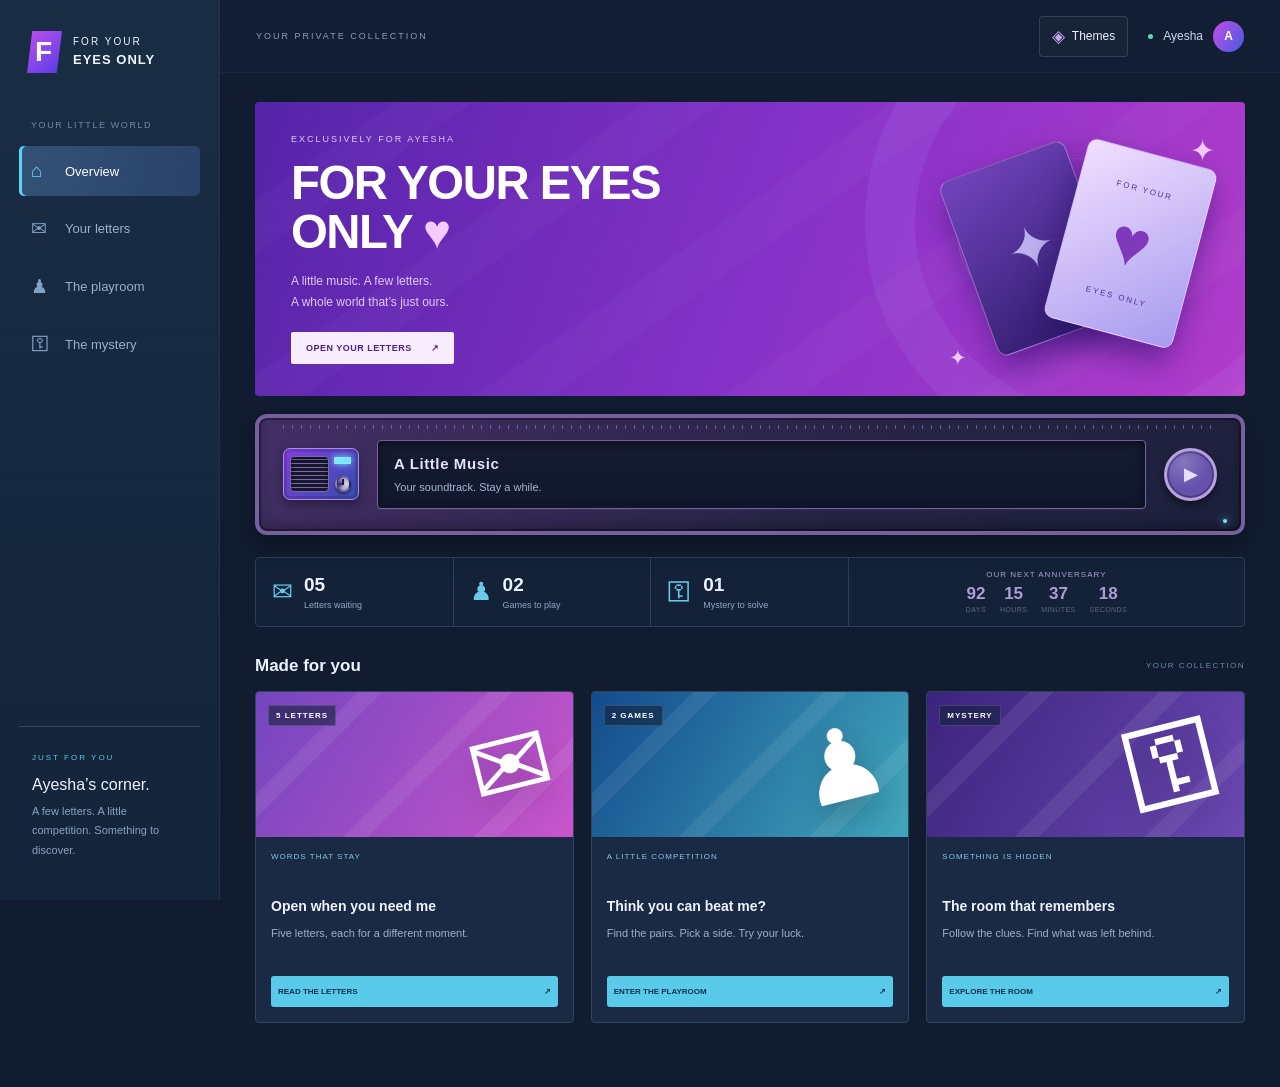
==== commit ebf3a56c: "Add ghost-game CSS and JS files to index.html" ====
--- a/index.html
+++ b/index.html
@@ -1016,6 +1016,8 @@
 <script src="rooms.js?v=dashboard4"></script>
 <link rel="stylesheet" href="themes.css?v=theme-menu1">
 <script src="themes.js?v=theme-menu1"></script>
+    <link rel="stylesheet" href="ghost-game.css?v=1">
+<script src="ghost-game.js?v=1"></script>
 </body>
 
-</html>+</html>
--- a/themes.css
+++ b/themes.css
@@ -60,3 +60,676 @@
 @media(max-width:760px){#themeMenuButton{font-size:11px;margin-right:4px;padding:7px 8px}.dash-breadcrumb{max-width:100px}.theme-dialog-head h2{font-size:22px}#themeDialog{padding:21px}html[data-theme=haunted] .dash-hero{min-height:280px;background-size:auto 100%;background-position:70% center}}
 @media(max-width:450px){#themeChoices{gap:9px}.theme-option>strong{font-size:15px}.theme-option-description{font-size:10px}.theme-tag{font-size:7px;letter-spacing:.5px}.theme-sample{height:80px}#themeMenuButton{font-size:10px}.dash-breadcrumb{font-size:7px;max-width:80px}html[data-theme=haunted] .dash-hero{background-image:linear-gradient(90deg,#0d160df5,#101a0ec9 62%,#08110c44),url('haunting.svg')}html[data-theme=haunted] .dash-hero h1{font-size:33px}}
 @media(prefers-reduced-motion:reduce){html[data-theme=haunted] #hauntedScenery *,html[data-theme=haunted] .blood-drips i{animation:none!important}}
+/* MUSIC ICON FOR EACH THEME */
+
+#dashRadio .album-art {
+    position: relative;
+    overflow: hidden;
+}
+
+/* Hide the old dial visually */
+#dashRadio .album-art .radio-dial {
+    visibility: hidden;
+}
+
+/* Decorative icon — clicks reach the original music icon */
+#dashRadio .album-art::after {
+    position: absolute;
+    inset: 0;
+    display: grid;
+    place-items: center;
+    font-size: 25px;
+    line-height: 1;
+    pointer-events: none;
+}
+
+/* Arcade */
+html[data-theme="dashboard"] #dashRadio .album-art {
+    background: linear-gradient(135deg, #833de0, #344dab);
+    border: 1px solid #b087f0;
+}
+
+html[data-theme="dashboard"] #dashRadio .album-art::after {
+    content: "🎧";
+}
+
+/* Haunted */
+html[data-theme="haunted"] #dashRadio .album-art {
+    background: radial-gradient(circle, #34412b, #080e0a);
+    border: 1px solid #8a273b;
+    box-shadow: inset 0 0 15px #0009, 0 0 12px #81152c33;
+}
+
+html[data-theme="haunted"] #dashRadio .album-art::after {
+    content: "💀";
+    filter: sepia(.5);
+}
+
+/* After Hours */
+html[data-theme="rose"] #dashRadio .album-art {
+    background: linear-gradient(135deg, #85435e, #341b30);
+    border: 1px solid #d597ae;
+}
+
+html[data-theme="rose"] #dashRadio .album-art::after {
+    content: "🌹";
+}
+
+/* Deep Blue */
+html[data-theme="ocean"] #dashRadio .album-art {
+    background: linear-gradient(135deg, #17637b, #092c42);
+    border: 1px solid #65d9d4;
+}
+
+html[data-theme="ocean"] #dashRadio .album-art::after {
+    content: "🌊";
+}
+/* THEMED MINIATURE RADIOS */
+
+/* Keep the original element and its secret-click listener */
+#dashRadio .album-art {
+    --radio-body: #443281;
+    --radio-edge: #ac83ef;
+    --radio-speaker: #18172e;
+    --radio-grille: #796aab;
+    --radio-dial: #b6a3df;
+    --radio-light: #79e5ff;
+
+    position: relative;
+    isolation: isolate;
+    width: 76px;
+    height: 52px;
+    flex-shrink: 0;
+    overflow: visible;
+    border: 2px solid var(--radio-edge);
+    border-radius: 7px;
+    background:
+        linear-gradient(135deg, #ffffff15, transparent 45%),
+        var(--radio-body);
+    color: var(--radio-light);
+    box-shadow:
+        inset 0 0 0 3px #0002,
+        0 4px 8px #0005;
+    text-shadow: none;
+    transition: box-shadow .25s, border-color .25s;
+}
+
+/* Remove the previous emoji */
+#dashRadio .album-art::after {
+    content: "";
+    position: absolute;
+    inset: auto;
+    top: 8px;
+    right: 7px;
+    width: 15px;
+    height: 5px;
+    display: block;
+    border: 1px solid #ffffff25;
+    border-radius: 1px;
+    background: var(--radio-light);
+    box-shadow: 0 0 7px var(--radio-light);
+    filter: none;
+    font-size: 0;
+    pointer-events: none;
+}
+
+/* Speaker grille */
+#dashRadio .album-art::before {
+    content: "";
+    position: absolute;
+    inset: 7px 29px 7px 6px;
+    border: 1px solid var(--radio-grille);
+    border-radius: 4px;
+    background:
+        repeating-linear-gradient(
+            0deg,
+            transparent 0 3px,
+            var(--radio-grille) 3px 4px
+        ),
+        var(--radio-speaker);
+    box-shadow: inset 0 2px 5px #0006;
+    pointer-events: none;
+}
+
+/* Tuning knob */
+#dashRadio .album-art .radio-dial {
+    visibility: visible;
+    display: block;
+    position: absolute;
+    right: 7px;
+    bottom: 7px;
+    width: 16px;
+    height: 16px;
+    margin: 0;
+    border: 2px solid #0005;
+    border-radius: 50%;
+    background: conic-gradient(
+        var(--radio-dial),
+        #ffffffbb,
+        var(--radio-dial),
+        #0006,
+        var(--radio-dial)
+    );
+    box-shadow: 0 2px 3px #0007;
+    pointer-events: none;
+}
+
+#dashRadio .album-art .radio-dial::after {
+    content: "";
+    display: block;
+    width: 2px;
+    height: 6px;
+    margin: 1px auto 0;
+    background: #17202b;
+}
+
+/* Arcade — violet casing and neon-blue display */
+html[data-theme="dashboard"] #dashRadio .album-art {
+    --radio-body: #443281;
+    --radio-edge: #ac83ef;
+    --radio-speaker: #18172e;
+    --radio-grille: #796aab;
+    --radio-dial: #b6a3df;
+    --radio-light: #79e5ff;
+}
+
+/* Haunted — aged wood, brass knob and amber display */
+html[data-theme="haunted"] #dashRadio .album-art {
+    --radio-body: #38271e;
+    --radio-edge: #866444;
+    --radio-speaker: #100e0a;
+    --radio-grille: #756142;
+    --radio-dial: #a58b54;
+    --radio-light: #d29a45;
+
+    border-radius: 15px 15px 4px 4px;
+    background:
+        linear-gradient(
+            112deg,
+            transparent 63%,
+            #650c1d 65% 69%,
+            transparent 71%
+        ),
+        repeating-linear-gradient(
+            90deg,
+            #35251b 0 5px,
+            #463022 6px 8px,
+            #302218 9px 13px
+        );
+    box-shadow:
+        inset 0 0 12px #0009,
+        0 4px 8px #0008;
+}
+
+/* After Hours — burgundy leather and rose-gold trim */
+html[data-theme="rose"] #dashRadio .album-art {
+    --radio-body: #633149;
+    --radio-edge: #d8a58f;
+    --radio-speaker: #2b1724;
+    --radio-grille: #a5707f;
+    --radio-dial: #dcb59a;
+    --radio-light: #ffd4ae;
+
+    background:
+        repeating-linear-gradient(
+            0deg,
+            #ffffff03 0 1px,
+            transparent 1px 3px
+        ),
+        linear-gradient(135deg, #75405a, #482234);
+}
+
+/* Deep Blue — teal enamel and brushed silver */
+html[data-theme="ocean"] #dashRadio .album-art {
+    --radio-body: #15536a;
+    --radio-edge: #83bcc5;
+    --radio-speaker: #092b38;
+    --radio-grille: #427b89;
+    --radio-dial: #b4d2d5;
+    --radio-light: #77fff0;
+
+    background: linear-gradient(135deg, #26758a, #10394e);
+}
+
+/* A subtle glow while the song is playing */
+#dashRadio .album-art.playing {
+    animation: themedRadioGlow 2.5s ease-in-out infinite;
+}
+
+#dashRadio .album-art:hover {
+    transform: none;
+    border-color: var(--radio-light);
+}
+
+@keyframes themedRadioGlow {
+    0%, 100% {
+        box-shadow:
+            inset 0 0 0 3px #0002,
+            0 4px 8px #0005;
+    }
+    50% {
+        box-shadow:
+            inset 0 0 0 3px #0002,
+            0 0 15px var(--radio-light);
+    }
+}
+
+@media (max-width: 500px) {
+    #dashRadio .album-art {
+        width: 68px;
+        height: 48px;
+    }
+}
+
+@media (prefers-reduced-motion: reduce) {
+    #dashRadio .album-art.playing {
+        animation: none !important;
+    }
+}
+/* ======================================
+   THE ENTIRE MUSIC BAR AS A THEMED RADIO
+   ====================================== */
+
+#dashRadio.music-card {
+    --set-body: #292344;
+    --set-edge: #8570b8;
+    --set-screen: #121527;
+    --set-text: #e6dcff;
+    --set-muted: #a89ac9;
+    --set-light: #92e5ff;
+    --set-button: #6950a4;
+    --set-trim: #b4a0d8;
+
+    position: relative;
+    isolation: isolate;
+    overflow: hidden;
+    gap: 18px;
+    padding: 22px 24px;
+    border: 4px solid var(--set-edge);
+    border-radius: 12px;
+
+    background:
+        linear-gradient(135deg, #ffffff10, transparent 45%),
+        var(--set-body);
+
+    box-shadow:
+        inset 0 0 0 2px #0005,
+        inset 0 -5px 12px #0004,
+        0 9px 24px #0005;
+}
+
+/* Decorative horizontal tuning scale */
+#dashRadio.music-card::before {
+    content: "";
+    position: absolute;
+    top: 7px;
+    left: 24px;
+    right: 24px;
+    height: 4px;
+
+    background: repeating-linear-gradient(
+        90deg,
+        var(--set-trim) 0 1px,
+        transparent 1px 9px
+    );
+
+    opacity: .45;
+    pointer-events: none;
+}
+
+/* Small illuminated power indicator */
+#dashRadio.music-card::after {
+    content: "";
+    position: absolute;
+    bottom: 8px;
+    right: 14px;
+    width: 4px;
+    height: 4px;
+    border-radius: 50%;
+    background: var(--set-light);
+    box-shadow: 0 0 7px var(--set-light);
+    pointer-events: none;
+}
+
+/* Recessed display in the centre */
+#dashRadio .song-info {
+    align-self: stretch;
+    display: flex;
+    flex-direction: column;
+    justify-content: center;
+
+    min-width: 0;
+    padding: 12px 16px;
+    border: 1px solid var(--set-edge);
+    border-radius: 4px;
+    background:
+        linear-gradient(#ffffff04, transparent),
+        var(--set-screen);
+
+    box-shadow:
+        inset 0 2px 9px #0008,
+        0 1px #ffffff0b;
+}
+
+#dashRadio .song-info h2 {
+    color: var(--set-text);
+    font: 700 15px/1.4 Arial, sans-serif;
+    letter-spacing: .6px;
+    margin: 0 0 5px;
+    text-shadow: 0 0 12px #ffffff10;
+}
+
+#dashRadio .song-info p {
+    color: var(--set-muted);
+    font: 11px/1.5 Arial, sans-serif;
+    margin: 0;
+}
+
+/* Large physical play/pause knob */
+#dashRadio #playButton {
+    width: 53px;
+    height: 53px;
+    flex-shrink: 0;
+
+    border: 3px solid var(--set-trim);
+    border-radius: 50%;
+
+    background:
+        radial-gradient(circle at 35% 25%,
+            #ffffff35, transparent 55%),
+        var(--set-button);
+
+    color: var(--set-text);
+    font-size: 18px;
+
+    box-shadow:
+        inset 0 0 0 2px #0004,
+        0 4px 7px #0007;
+
+    transition: filter .2s, box-shadow .2s;
+}
+
+#dashRadio #playButton:hover {
+    transform: none;
+    background:
+        radial-gradient(circle at 35% 25%,
+            #ffffff45, transparent 55%),
+        var(--set-button);
+    filter: brightness(1.15);
+    box-shadow:
+        inset 0 0 0 2px #0004,
+        0 0 13px var(--set-light);
+}
+
+/* ARCADE: violet shell and blue illuminated display */
+
+html[data-theme="dashboard"] #dashRadio.music-card {
+    --set-body: #302451;
+    --set-edge: #76609f;
+    --set-screen: #11172c;
+    --set-text: #e7e0ff;
+    --set-muted: #a5b7d5;
+    --set-light: #75e4ff;
+    --set-button: #6652ac;
+    --set-trim: #b5a0e0;
+
+    background:
+        linear-gradient(120deg, #9b55db22, transparent 60%),
+        linear-gradient(145deg, #352953, #1c203b);
+}
+
+/* HAUNTED: old wooden cabinet, brass and amber */
+
+html[data-theme="haunted"] #dashRadio.music-card {
+    --set-body: #35251b;
+    --set-edge: #59412b;
+    --set-screen: #12130b;
+    --set-text: #e8ca8e;
+    --set-muted: #ab986e;
+    --set-light: #e6ab48;
+    --set-button: #55452c;
+    --set-trim: #a48a57;
+
+    border-width: 7px;
+    border-radius: 17px 17px 5px 5px;
+
+    background:
+        linear-gradient(
+            108deg,
+            transparent 84%,
+            #570c19aa 85% 87%,
+            transparent 88%
+        ),
+        repeating-linear-gradient(
+            90deg,
+            #312218 0 6px,
+            #402d1e 7px 10px,
+            #35251a 11px 18px
+        );
+
+    box-shadow:
+        inset 0 0 0 2px #ae8b4e33,
+        inset 0 0 30px #0009,
+        0 12px 28px #0009;
+}
+
+html[data-theme="haunted"] #dashRadio .song-info {
+    border-color: #887143;
+    background:
+        repeating-linear-gradient(
+            0deg,
+            transparent 0 3px,
+            #d7af5410 4px 5px
+        ),
+        radial-gradient(ellipse, #303019, #10120a);
+
+    box-shadow:
+        inset 0 0 18px #000a,
+        0 0 12px #b9822310;
+}
+
+html[data-theme="haunted"] #dashRadio .song-info h2 {
+    font-family: Georgia, serif;
+    font-weight: normal;
+    font-variant: small-caps;
+    letter-spacing: 1.5px;
+    text-shadow: 0 0 9px #dba34744;
+}
+
+html[data-theme="haunted"] #dashRadio .song-info p {
+    font-family: Georgia, serif;
+}
+
+/* AFTER HOURS: burgundy leather and rose gold */
+
+html[data-theme="rose"] #dashRadio.music-card {
+    --set-body: #542c40;
+    --set-edge: #b17e7a;
+    --set-screen: #281b25;
+    --set-text: #f5dfce;
+    --set-muted: #c8a4ac;
+    --set-light: #ffd4a0;
+    --set-button: #92556b;
+    --set-trim: #e3baa0;
+
+    background:
+        repeating-linear-gradient(
+            0deg,
+            #ffffff03 0 1px,
+            transparent 1px 3px
+        ),
+        linear-gradient(135deg, #69394f, #3d2334);
+}
+
+/* DEEP BLUE: teal enamel, silver and aqua */
+
+html[data-theme="ocean"] #dashRadio.music-card {
+    --set-body: #15485b;
+    --set-edge: #60939f;
+    --set-screen: #082733;
+    --set-text: #d7fbf7;
+    --set-muted: #91bec7;
+    --set-light: #77fff0;
+    --set-button: #266a7e;
+    --set-trim: #b6d8db;
+
+    background:
+        linear-gradient(120deg, #ffffff12, transparent 55%),
+        linear-gradient(145deg, #24677a, #103449);
+}
+
+/* Mobile proportions */
+
+@media (max-width: 500px) {
+    #dashRadio.music-card {
+        gap: 10px;
+        padding: 19px 11px;
+        border-width: 3px;
+    }
+
+    html[data-theme="haunted"] #dashRadio.music-card {
+        border-width: 5px;
+    }
+
+    #dashRadio .song-info {
+        padding: 10px;
+    }
+
+    #dashRadio .song-info h2 {
+        font-size: 12px;
+        letter-spacing: .2px;
+    }
+
+    #dashRadio .song-info p {
+        font-size: 9px;
+    }
+
+    #dashRadio #playButton {
+        width: 40px;
+        height: 40px;
+        font-size: 14px;
+        border-width: 2px;
+    }
+
+    #dashRadio .album-art {
+        width: 58px;
+        height: 44px;
+    }
+}
+/* STYLISH PLAYER BUTTONS */
+
+#ayeshaChoice,
+#ziyaadChoice {
+    --player-top: #454079;
+    --player-bottom: #292c50;
+    --player-border: #8b78c5;
+    --player-text: #f5ecff;
+
+    min-width: 155px;
+    min-height: 52px;
+    padding: 14px 24px;
+
+    border: 1px solid var(--player-border);
+    border-radius: 12px;
+
+    background: linear-gradient(
+        135deg,
+        var(--player-top),
+        var(--player-bottom)
+    );
+
+    color: var(--player-text);
+    font: 600 15px Arial, sans-serif;
+    letter-spacing: .5px;
+    text-shadow: none;
+
+    box-shadow:
+        inset 0 1px #ffffff20,
+        0 5px 14px #0003;
+
+    cursor: pointer;
+    touch-action: manipulation;
+
+    transition:
+        box-shadow .2s,
+        border-color .2s,
+        filter .2s;
+}
+
+/* Remove older blood-drip decorations */
+#ayeshaChoice::before,
+#ziyaadChoice::before,
+#ayeshaChoice::after,
+#ziyaadChoice::after {
+    content: none;
+}
+
+#ayeshaChoice {
+    --player-top: #694583;
+    --player-bottom: #3b2b58;
+    --player-border: #b580cf;
+}
+
+#ayeshaChoice:hover,
+#ziyaadChoice:hover {
+    background: linear-gradient(
+        135deg,
+        var(--player-top),
+        var(--player-bottom)
+    );
+    border-color: var(--player-border);
+    transform: none;
+    filter: brightness(1.12);
+    box-shadow:
+        inset 0 1px #ffffff25,
+        0 7px 20px #0005;
+}
+
+/* Haunted */
+html[data-theme="haunted"] #ayeshaChoice,
+html[data-theme="haunted"] #ziyaadChoice {
+    --player-top: #38252a;
+    --player-bottom: #111b14;
+    --player-border: #92505a;
+    --player-text: #e4d9be;
+    border-radius: 4px;
+    font-family: Georgia, serif;
+}
+
+/* After Hours */
+html[data-theme="rose"] #ayeshaChoice,
+html[data-theme="rose"] #ziyaadChoice {
+    --player-top: #79445e;
+    --player-bottom: #3f263d;
+    --player-border: #ca92a7;
+    --player-text: #ffedf3;
+}
+
+/* Deep Blue */
+html[data-theme="ocean"] #ayeshaChoice,
+html[data-theme="ocean"] #ziyaadChoice {
+    --player-top: #246378;
+    --player-bottom: #123447;
+    --player-border: #6ebcc5;
+    --player-text: #e0ffff;
+}
+
+/* A subtle cue once Ayesha stops escaping */
+#ayeshaChoice.catchable {
+    border-style: dashed;
+}
+
+#ayeshaChoice:focus-visible,
+#ziyaadChoice:focus-visible {
+    outline: 2px solid var(--player-border);
+    outline-offset: 4px;
+}
+
+@media (max-width: 400px) {
+    #ayeshaChoice,
+    #ziyaadChoice {
+        min-width: 125px;
+        padding: 13px 16px;
+        font-size: 14px;
+    }
+}
--- a/ghost-game.css
+++ b/ghost-game.css
@@ -0,0 +1 @@
+#ghostGameInvite{display:flex;align-items:center;gap:20px;padding:23px;margin-top:24px;background:linear-gradient(120deg,#233a32,#111e22);color:#e4eddf;border:1px solid #567363;border-radius:6px;font-family:Arial}#ghostGameInvite small{font-size:8px;letter-spacing:1.5px;color:#a7bfaa}#ghostGameInvite h2{font:25px Georgia;margin:8px 0}#ghostGameInvite p{font:12px/1.7 Arial;color:#a9bcad;margin:0}#ghostGameLaunch,#ggStart{flex-shrink:0;padding:13px 17px;background:#adbf92;color:#122319;border:0;border-radius:3px;font:bold 12px Arial;cursor:pointer}#ghostGameLaunch{margin-left:auto}.gg-invite-art{width:60px;height:72px;display:grid;place-items:center;background:radial-gradient(#527f6144,transparent);flex-shrink:0}.gg-invite-art span{position:relative;width:38px;height:52px;background:#bec9b0;border-radius:45% 45% 12% 12%;box-shadow:0 0 22px #a4c79744;transform:rotate(-10deg)}.gg-invite-art span:before,.gg-invite-art span:after{content:'';position:absolute;top:15px;width:7px;height:13px;border-radius:50%;background:#112319}.gg-invite-art span:before{left:9px}.gg-invite-art span:after{right:9px}#ghostGameModal{width:min(94vw,660px);max-height:94dvh;overflow-y:auto;margin:auto;padding:30px 22px 23px;border:1px solid #59735b;border-radius:8px;background:#0e1814;color:#dfe8d8;font-family:Arial;text-align:center;box-shadow:0 25px 100px #000b}#ghostGameModal::backdrop{background:#020704eb;backdrop-filter:blur(8px)}#ggClose{position:absolute;right:12px;top:8px;background:none;border:0;color:#d5dfcd;font-size:29px;cursor:pointer}.gg-eyebrow{font:8px Arial;letter-spacing:2px;color:#9bb28e;margin:8px 0}#ggTitle{font:32px Georgia;margin:12px 0 17px}.gg-stats{display:flex;justify-content:space-between;gap:10px;font:11px Arial;color:#b4c5ac;margin-bottom:13px}#ggStage{position:relative;overflow:hidden;border:1px solid #415642;border-radius:4px;background:#09110d}#ggCanvas{display:block;width:100%;height:auto;aspect-ratio:15/13}#ggOverlay{position:absolute;inset:0;display:flex;flex-direction:column;justify-content:center;align-items:center;background:#060e09e8;padding:25px}#ggOverlay[hidden]{display:none!important}#ggOverlay h3{font:28px/1.25 Georgia;margin:0 0 15px;max-width:360px}#ggOverlay p{font:13px/1.8 Arial;color:#b5c5ad;max-width:360px;margin:0 0 20px}#ggStatus{font:12px/1.6 Arial;color:#c9d7bd;min-height:37px;margin:14px 0 8px}.gg-controls{display:flex;justify-content:center;align-items:center;gap:30px}.gg-dpad{display:grid;grid-template-columns:repeat(3,46px);grid-template-rows:42px 42px;gap:5px}.gg-dpad button{background:#25382a;color:#dce9d1;border:1px solid #586e4d;border-radius:4px;font:22px Arial;touch-action:none;user-select:none;cursor:pointer}.gg-dpad button[data-gg-dir=up]{grid-column:2}.gg-dpad button[data-gg-dir=left]{grid-column:1;grid-row:2}.gg-dpad button[data-gg-dir=down]{grid-column:2;grid-row:2}.gg-dpad button[data-gg-dir=right]{grid-column:3;grid-row:2}#ggHide{padding:16px 13px;border:1px solid #7e6a99;background:#382b47;color:#e4d6ef;border-radius:4px;font:12px Arial;cursor:pointer}#ggHide:disabled{opacity:.5;cursor:default}.gg-help{font:10px/1.7 Arial;color:#8fa18b;margin:17px 0 0}#ghostGameModal button:focus-visible,#ghostGameLaunch:focus-visible{outline:2px solid #d8e8b7;outline-offset:3px}@media(max-width:600px){#ghostGameInvite{gap:13px;flex-wrap:wrap;padding:19px}.gg-invite-art{width:44px}#ghostGameInvite h2{font-size:23px}#ghostGameLaunch{width:100%;margin:3px 0 0}#ghostGameModal{padding:28px 12px 18px}#ggTitle{font-size:27px}.gg-eyebrow{font-size:7px;letter-spacing:1px}#ggOverlay{padding:17px}#ggOverlay h3{font-size:23px}#ggOverlay p{font-size:11px;line-height:1.6}.gg-controls{gap:20px}.gg-stats{font-size:10px}}
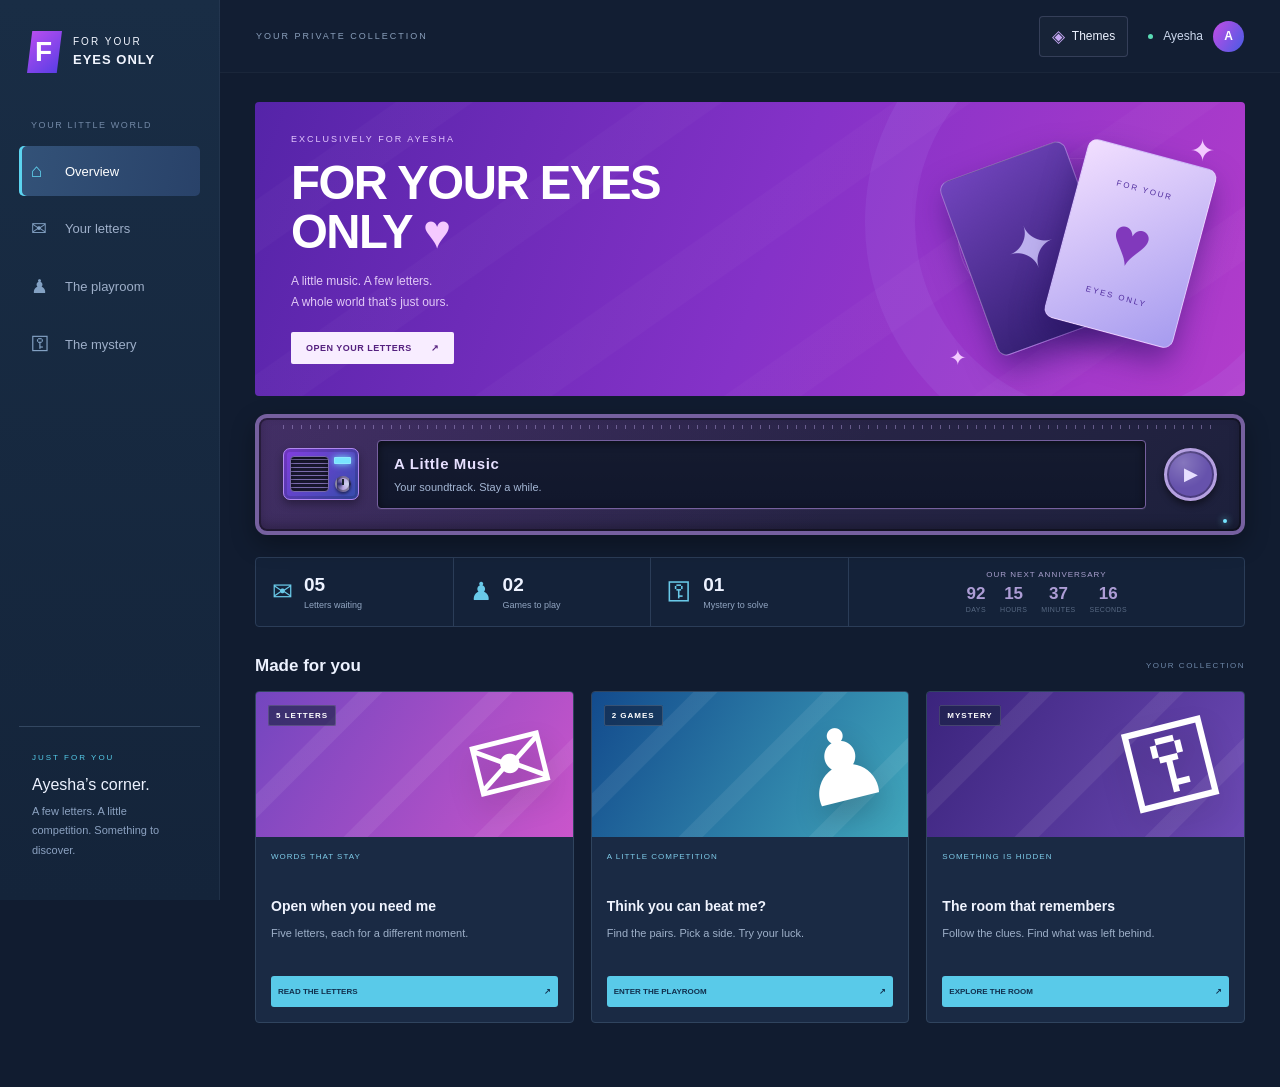
==== commit b0ae6ce5: "Update index.html" ====
--- a/index.html
+++ b/index.html
@@ -1016,8 +1016,9 @@
 <script src="rooms.js?v=dashboard4"></script>
 <link rel="stylesheet" href="themes.css?v=theme-menu1">
 <script src="themes.js?v=theme-menu1"></script>
-    <link rel="stylesheet" href="ghost-game.css?v=1">
-<script src="ghost-game.js?v=1"></script>
+<link rel="stylesheet" href="ghost-game.css?v=50levels1">
+<script src="maze-core.js?v=50levels1"></script>
+<script src="ghost-game.js?v=50levels1"></script>
 </body>
 
 </html>
--- a/ghost-game.css
+++ b/ghost-game.css
@@ -1 +1,3 @@
-#ghostGameInvite{display:flex;align-items:center;gap:20px;padding:23px;margin-top:24px;background:linear-gradient(120deg,#233a32,#111e22);color:#e4eddf;border:1px solid #567363;border-radius:6px;font-family:Arial}#ghostGameInvite small{font-size:8px;letter-spacing:1.5px;color:#a7bfaa}#ghostGameInvite h2{font:25px Georgia;margin:8px 0}#ghostGameInvite p{font:12px/1.7 Arial;color:#a9bcad;margin:0}#ghostGameLaunch,#ggStart{flex-shrink:0;padding:13px 17px;background:#adbf92;color:#122319;border:0;border-radius:3px;font:bold 12px Arial;cursor:pointer}#ghostGameLaunch{margin-left:auto}.gg-invite-art{width:60px;height:72px;display:grid;place-items:center;background:radial-gradient(#527f6144,transparent);flex-shrink:0}.gg-invite-art span{position:relative;width:38px;height:52px;background:#bec9b0;border-radius:45% 45% 12% 12%;box-shadow:0 0 22px #a4c79744;transform:rotate(-10deg)}.gg-invite-art span:before,.gg-invite-art span:after{content:'';position:absolute;top:15px;width:7px;height:13px;border-radius:50%;background:#112319}.gg-invite-art span:before{left:9px}.gg-invite-art span:after{right:9px}#ghostGameModal{width:min(94vw,660px);max-height:94dvh;overflow-y:auto;margin:auto;padding:30px 22px 23px;border:1px solid #59735b;border-radius:8px;background:#0e1814;color:#dfe8d8;font-family:Arial;text-align:center;box-shadow:0 25px 100px #000b}#ghostGameModal::backdrop{background:#020704eb;backdrop-filter:blur(8px)}#ggClose{position:absolute;right:12px;top:8px;background:none;border:0;color:#d5dfcd;font-size:29px;cursor:pointer}.gg-eyebrow{font:8px Arial;letter-spacing:2px;color:#9bb28e;margin:8px 0}#ggTitle{font:32px Georgia;margin:12px 0 17px}.gg-stats{display:flex;justify-content:space-between;gap:10px;font:11px Arial;color:#b4c5ac;margin-bottom:13px}#ggStage{position:relative;overflow:hidden;border:1px solid #415642;border-radius:4px;background:#09110d}#ggCanvas{display:block;width:100%;height:auto;aspect-ratio:15/13}#ggOverlay{position:absolute;inset:0;display:flex;flex-direction:column;justify-content:center;align-items:center;background:#060e09e8;padding:25px}#ggOverlay[hidden]{display:none!important}#ggOverlay h3{font:28px/1.25 Georgia;margin:0 0 15px;max-width:360px}#ggOverlay p{font:13px/1.8 Arial;color:#b5c5ad;max-width:360px;margin:0 0 20px}#ggStatus{font:12px/1.6 Arial;color:#c9d7bd;min-height:37px;margin:14px 0 8px}.gg-controls{display:flex;justify-content:center;align-items:center;gap:30px}.gg-dpad{display:grid;grid-template-columns:repeat(3,46px);grid-template-rows:42px 42px;gap:5px}.gg-dpad button{background:#25382a;color:#dce9d1;border:1px solid #586e4d;border-radius:4px;font:22px Arial;touch-action:none;user-select:none;cursor:pointer}.gg-dpad button[data-gg-dir=up]{grid-column:2}.gg-dpad button[data-gg-dir=left]{grid-column:1;grid-row:2}.gg-dpad button[data-gg-dir=down]{grid-column:2;grid-row:2}.gg-dpad button[data-gg-dir=right]{grid-column:3;grid-row:2}#ggHide{padding:16px 13px;border:1px solid #7e6a99;background:#382b47;color:#e4d6ef;border-radius:4px;font:12px Arial;cursor:pointer}#ggHide:disabled{opacity:.5;cursor:default}.gg-help{font:10px/1.7 Arial;color:#8fa18b;margin:17px 0 0}#ghostGameModal button:focus-visible,#ghostGameLaunch:focus-visible{outline:2px solid #d8e8b7;outline-offset:3px}@media(max-width:600px){#ghostGameInvite{gap:13px;flex-wrap:wrap;padding:19px}.gg-invite-art{width:44px}#ghostGameInvite h2{font-size:23px}#ghostGameLaunch{width:100%;margin:3px 0 0}#ghostGameModal{padding:28px 12px 18px}#ggTitle{font-size:27px}.gg-eyebrow{font-size:7px;letter-spacing:1px}#ggOverlay{padding:17px}#ggOverlay h3{font-size:23px}#ggOverlay p{font-size:11px;line-height:1.6}.gg-controls{gap:20px}.gg-stats{font-size:10px}}
+#ghostGameInvite{display:flex;align-items:center;gap:20px;padding:23px;margin-top:24px;background:linear-gradient(120deg,#233a32,#111e22);color:#e4eddf;border:1px solid #567363;border-radius:7px;font-family:Arial}#ghostGameInvite small{font-size:8px;letter-spacing:1.5px;color:#a7bfaa}#ghostGameInvite h2{font:25px Georgia;margin:8px 0}#ghostGameInvite p{font:12px/1.7 Arial;color:#a9bcad;margin:0}#ghostGameInvite #ggInviteProgress{font-size:10px;color:#d7c995;margin-top:6px}#ghostGameLaunch,#ggStart{flex-shrink:0;padding:13px 17px;background:#adbf92;color:#122319;border:0;border-radius:3px;font:bold 12px Arial;cursor:pointer}#ghostGameLaunch{margin-left:auto}.gg-invite-art{width:60px;height:72px;display:grid;place-items:center;background:radial-gradient(#527f6144,transparent);flex-shrink:0}.gg-invite-art span{position:relative;width:38px;height:52px;background:#bec9b0;border-radius:45% 45% 12% 12%;box-shadow:0 0 22px #a4c79744;transform:rotate(-10deg)}.gg-invite-art span:before,.gg-invite-art span:after{content:'';position:absolute;top:15px;width:7px;height:13px;border-radius:50%;background:#112319}.gg-invite-art span:before{left:9px}.gg-invite-art span:after{right:9px}
+#ghostGameModal{--gg-accent:#b6c89d;--gg-panel:#111c16;width:min(96vw,740px);max-height:96dvh;overflow-y:auto;margin:auto;padding:22px;border:1px solid #59735b;border-radius:8px;background:linear-gradient(140deg,var(--gg-panel),#0a100d);color:#dfe8d8;font-family:Arial;text-align:center;box-shadow:0 25px 100px #000b}#ghostGameModal::backdrop{background:#020704eb;backdrop-filter:blur(8px)}.gg-header{position:relative;display:flex;align-items:center;justify-content:space-between;text-align:left}.gg-header h2{font:28px Georgia;margin:7px 0 15px}#ggClose{align-self:flex-start;background:none;border:0;color:#d5dfcd;font-size:29px;cursor:pointer}.gg-eyebrow{font:8px Arial;letter-spacing:2px;color:var(--gg-accent);margin:3px 0}.gg-levelbar{display:flex;align-items:center;justify-content:space-between;gap:12px;border-block:1px solid #a8c09b22;padding:10px 0;margin-bottom:13px}.gg-levelbar label{display:flex;align-items:center;gap:8px;font:9px Arial;letter-spacing:1px;color:var(--gg-accent)}#ggLevelSelect{background:#0d1712;color:#e2eadb;border:1px solid #5b6d50;border-radius:3px;padding:7px 9px;font:12px Arial;max-width:90px}#ggBiomeName{font:11px Arial;color:var(--gg-accent)}#ggPause,#ggRestart{padding:8px 12px;background:#ffffff09;color:#c8d7bf;border:1px solid #80946b55;border-radius:3px;font:11px Arial;cursor:pointer}.gg-stats{display:flex;justify-content:space-between;gap:8px;font:11px Arial;color:#b4c5ac;margin-bottom:13px}#ggStage{position:relative;overflow:hidden;border:1px solid #6b815744;border-radius:4px;background:#09110d}#ggCanvas{display:block;width:100%;height:auto;aspect-ratio:17/15}#ggOverlay{position:absolute;inset:0;display:flex;flex-direction:column;justify-content:center;align-items:center;background:linear-gradient(#060e09ed,#080c0aeb);padding:25px}#ggOverlay[hidden]{display:none!important}#ggOverlayTag{font:9px Arial!important;letter-spacing:2px;color:var(--gg-accent)!important;margin-bottom:15px!important}#ggOverlay h3{font:clamp(23px,5vw,34px)/1.25 Georgia;margin:0 0 15px;max-width:420px}#ggOverlayText{font:13px/1.8 Arial;color:#b5c5ad;max-width:390px;margin:0 0 22px}#ggStart{background:var(--gg-accent)}#ggEffects{min-height:23px;padding-top:9px;font:bold 10px/1.5 Arial;color:#9ae5f1;letter-spacing:.7px}#ggStatus{font:12px/1.6 Arial;color:#c9d7bd;min-height:35px;margin:5px 0 13px}.gg-controls{display:flex;justify-content:center;align-items:center;gap:32px}.gg-dpad{display:grid;grid-template-columns:repeat(3,48px);grid-template-rows:43px 43px;gap:5px}.gg-dpad button{background:#ffffff0b;color:#dce9d1;border:1px solid #80946b77;border-radius:4px;font:22px Arial;touch-action:none;user-select:none;cursor:pointer}.gg-dpad button[data-gg-dir=up]{grid-column:2}.gg-dpad button[data-gg-dir=left]{grid-column:1;grid-row:2}.gg-dpad button[data-gg-dir=down]{grid-column:2;grid-row:2}.gg-dpad button[data-gg-dir=right]{grid-column:3;grid-row:2}.gg-action-buttons{display:flex;flex-direction:column;gap:9px}#ggHide{padding:14px 17px;border:1px solid #7e6a99;background:#382b47;color:#e4d6ef;border-radius:4px;font:12px Arial;cursor:pointer}#ghostGameModal button:disabled{opacity:.45;cursor:default}.gg-guide{text-align:left;border-top:1px solid #80946b33;margin-top:22px;padding-top:15px;font:11px/1.8 Arial;color:#9fae98}.gg-guide summary{cursor:pointer;color:#c0cfb6;font-size:12px}.gg-legend{display:grid;gap:8px}.gg-legend span{display:flex;align-items:center;gap:9px}.gg-chip{display:inline-block;width:18px;height:8px;border-radius:8px;transform:rotate(-30deg);flex-shrink:0}.gg-chip.speed{background:#67dfff}.gg-chip.rage{background:#ff6886}.gg-chip.swarm{background:#c992ff}#ghostGameModal button:focus-visible,#ghostGameLaunch:focus-visible,#ggLevelSelect:focus-visible{outline:2px solid var(--gg-accent,#d8e8b7);outline-offset:3px}
+@media(max-width:600px){#ghostGameInvite{gap:13px;flex-wrap:wrap;padding:19px}.gg-invite-art{width:44px}#ghostGameInvite h2{font-size:23px}#ghostGameLaunch{width:100%;margin:3px 0 0}#ghostGameModal{padding:16px 12px;max-height:97dvh}.gg-header h2{font-size:25px;margin-bottom:12px}.gg-eyebrow{font-size:7px;letter-spacing:1px}#ggOverlay{padding:17px}#ggOverlayText{font-size:11px;line-height:1.6}.gg-controls{gap:20px}.gg-stats{font-size:9px}.gg-levelbar{gap:7px}#ggBiomeName{font-size:10px}#ggStatus{font-size:11px}.gg-dpad{grid-template-columns:repeat(3,45px);grid-template-rows:42px 42px}#ggOverlayTag{font-size:8px!important}}
